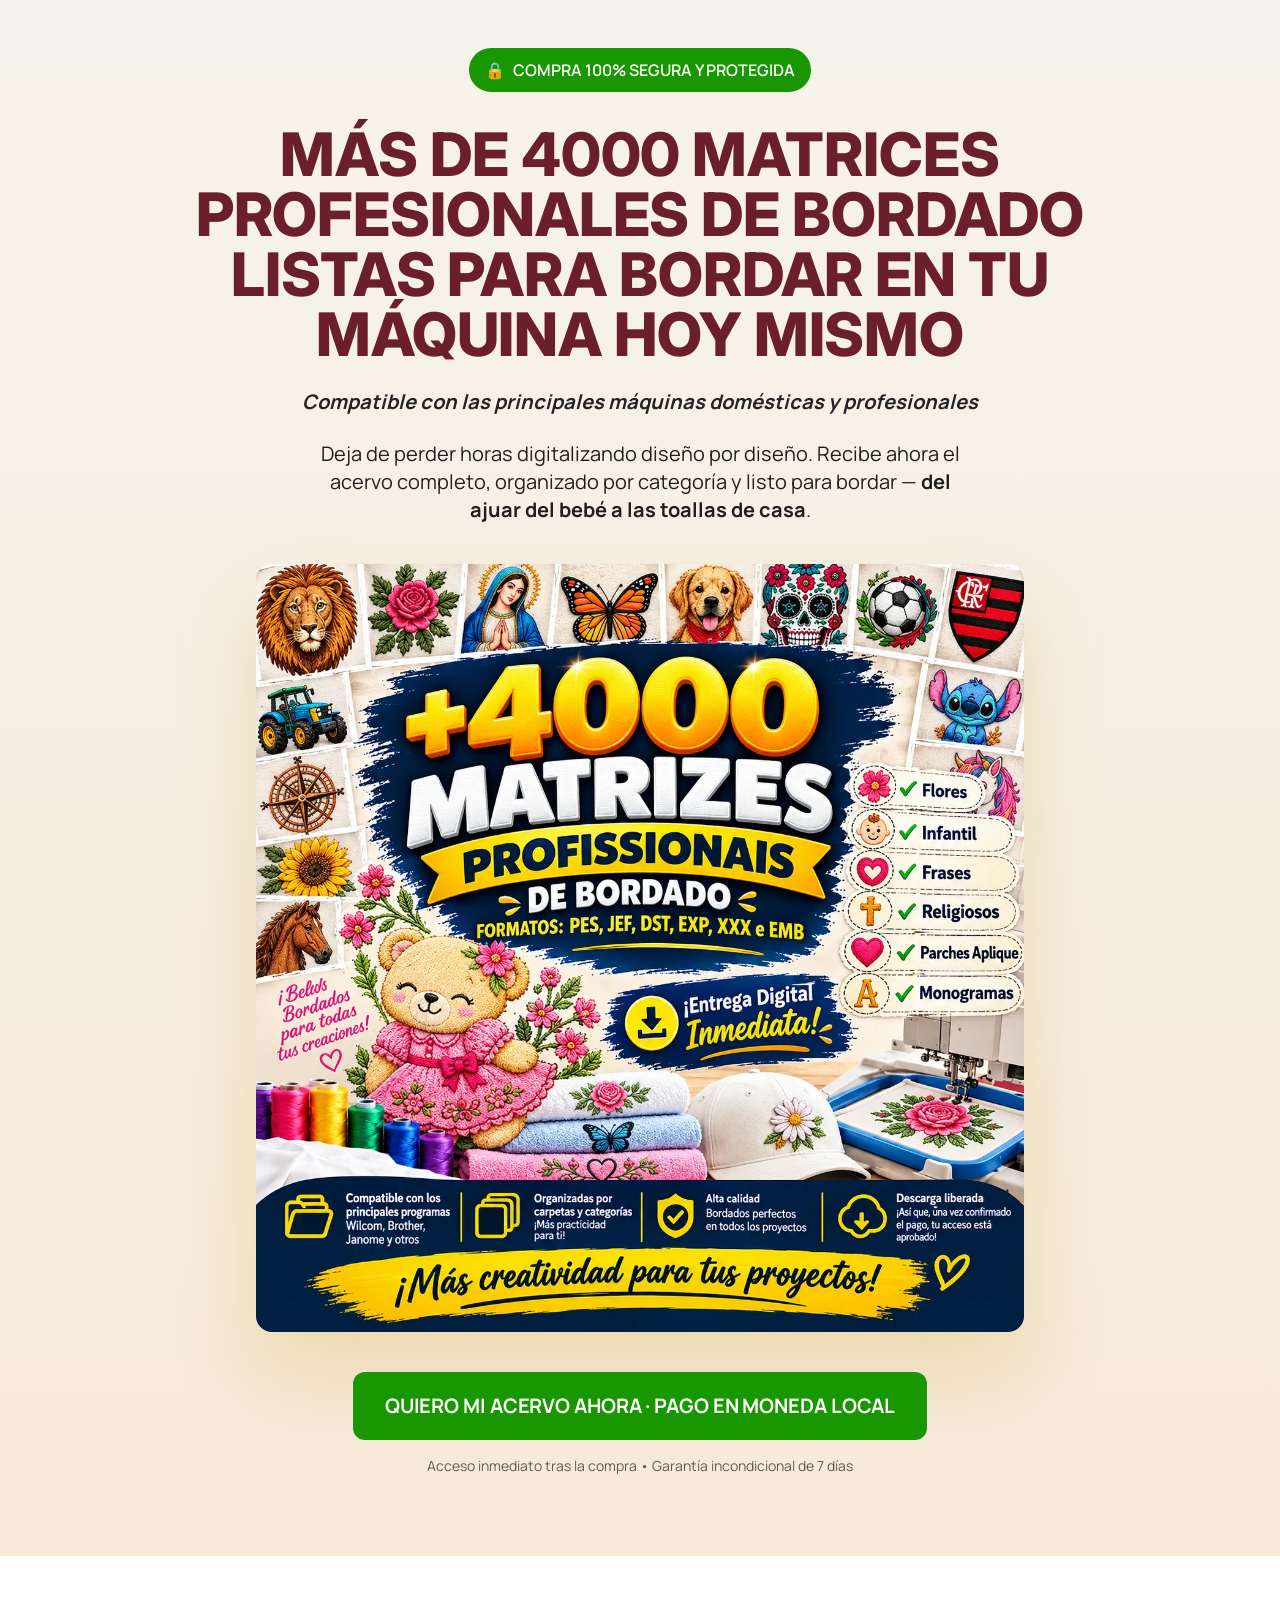
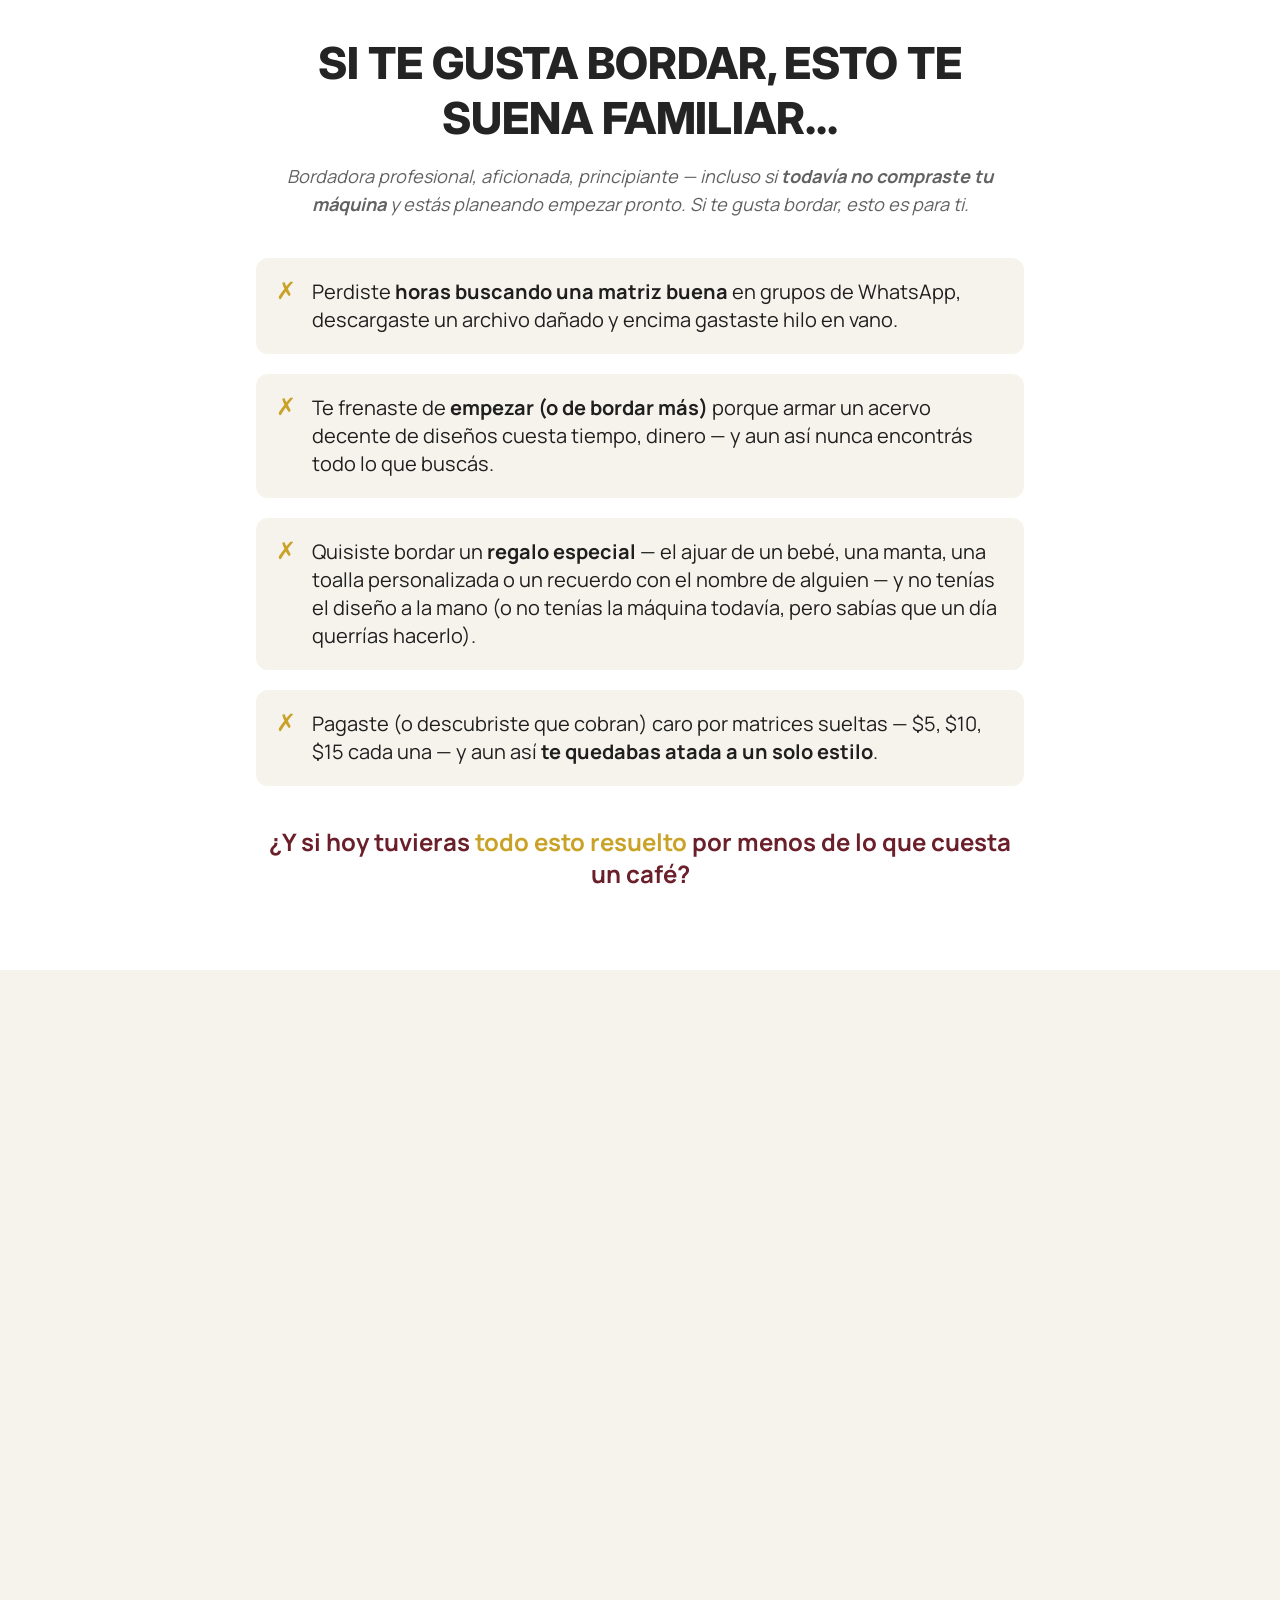
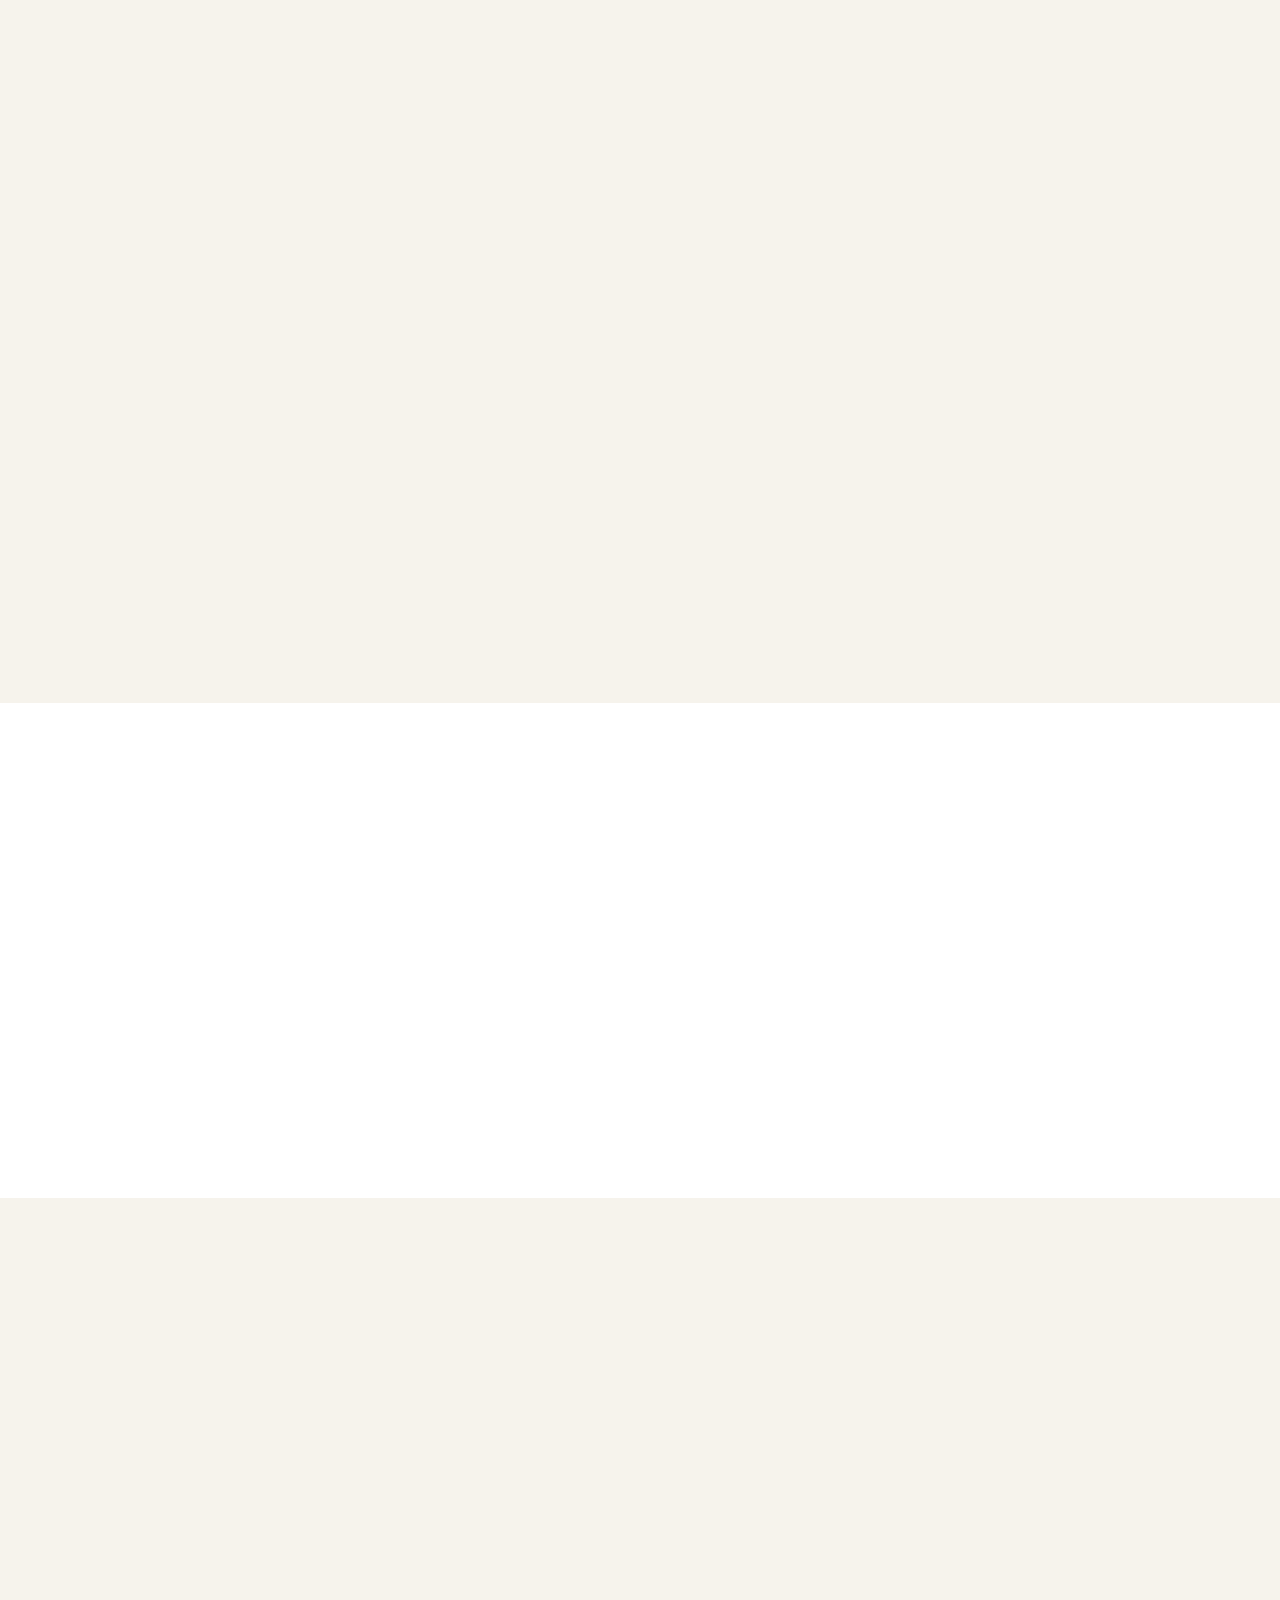
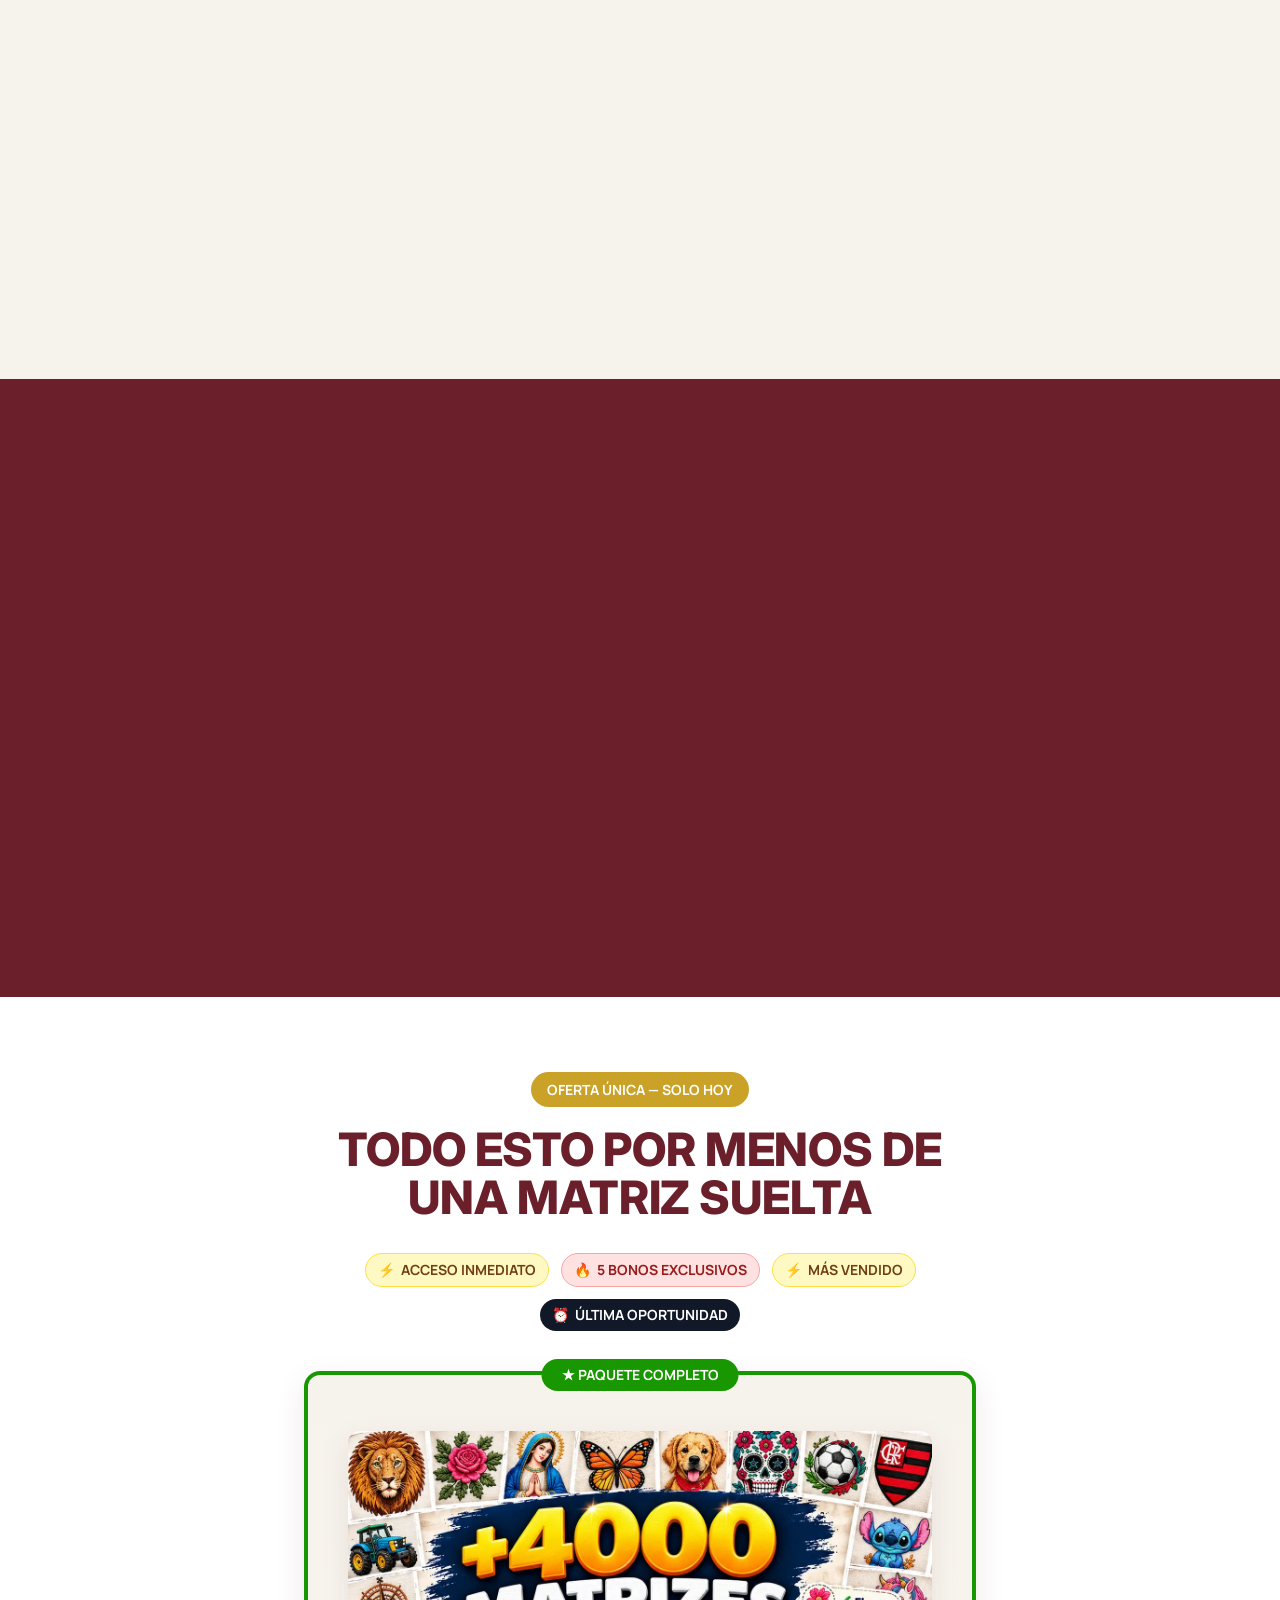
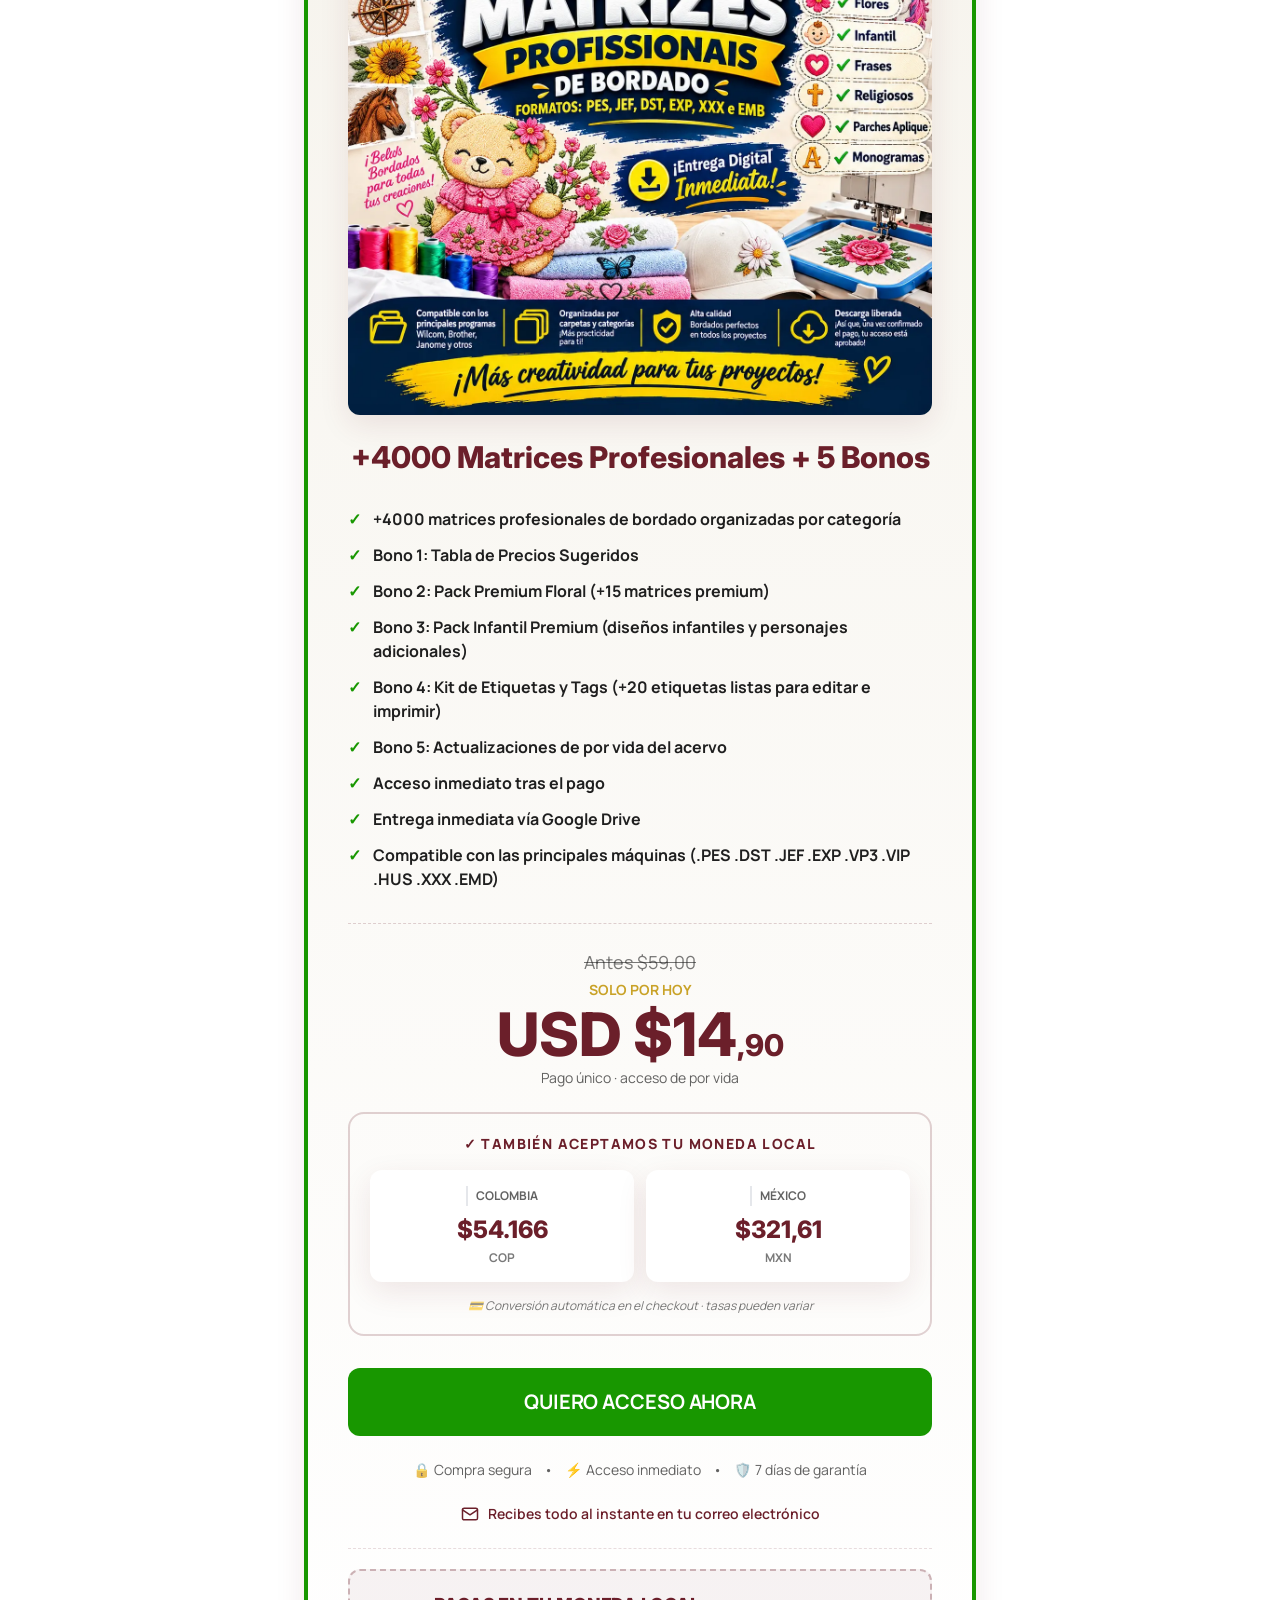
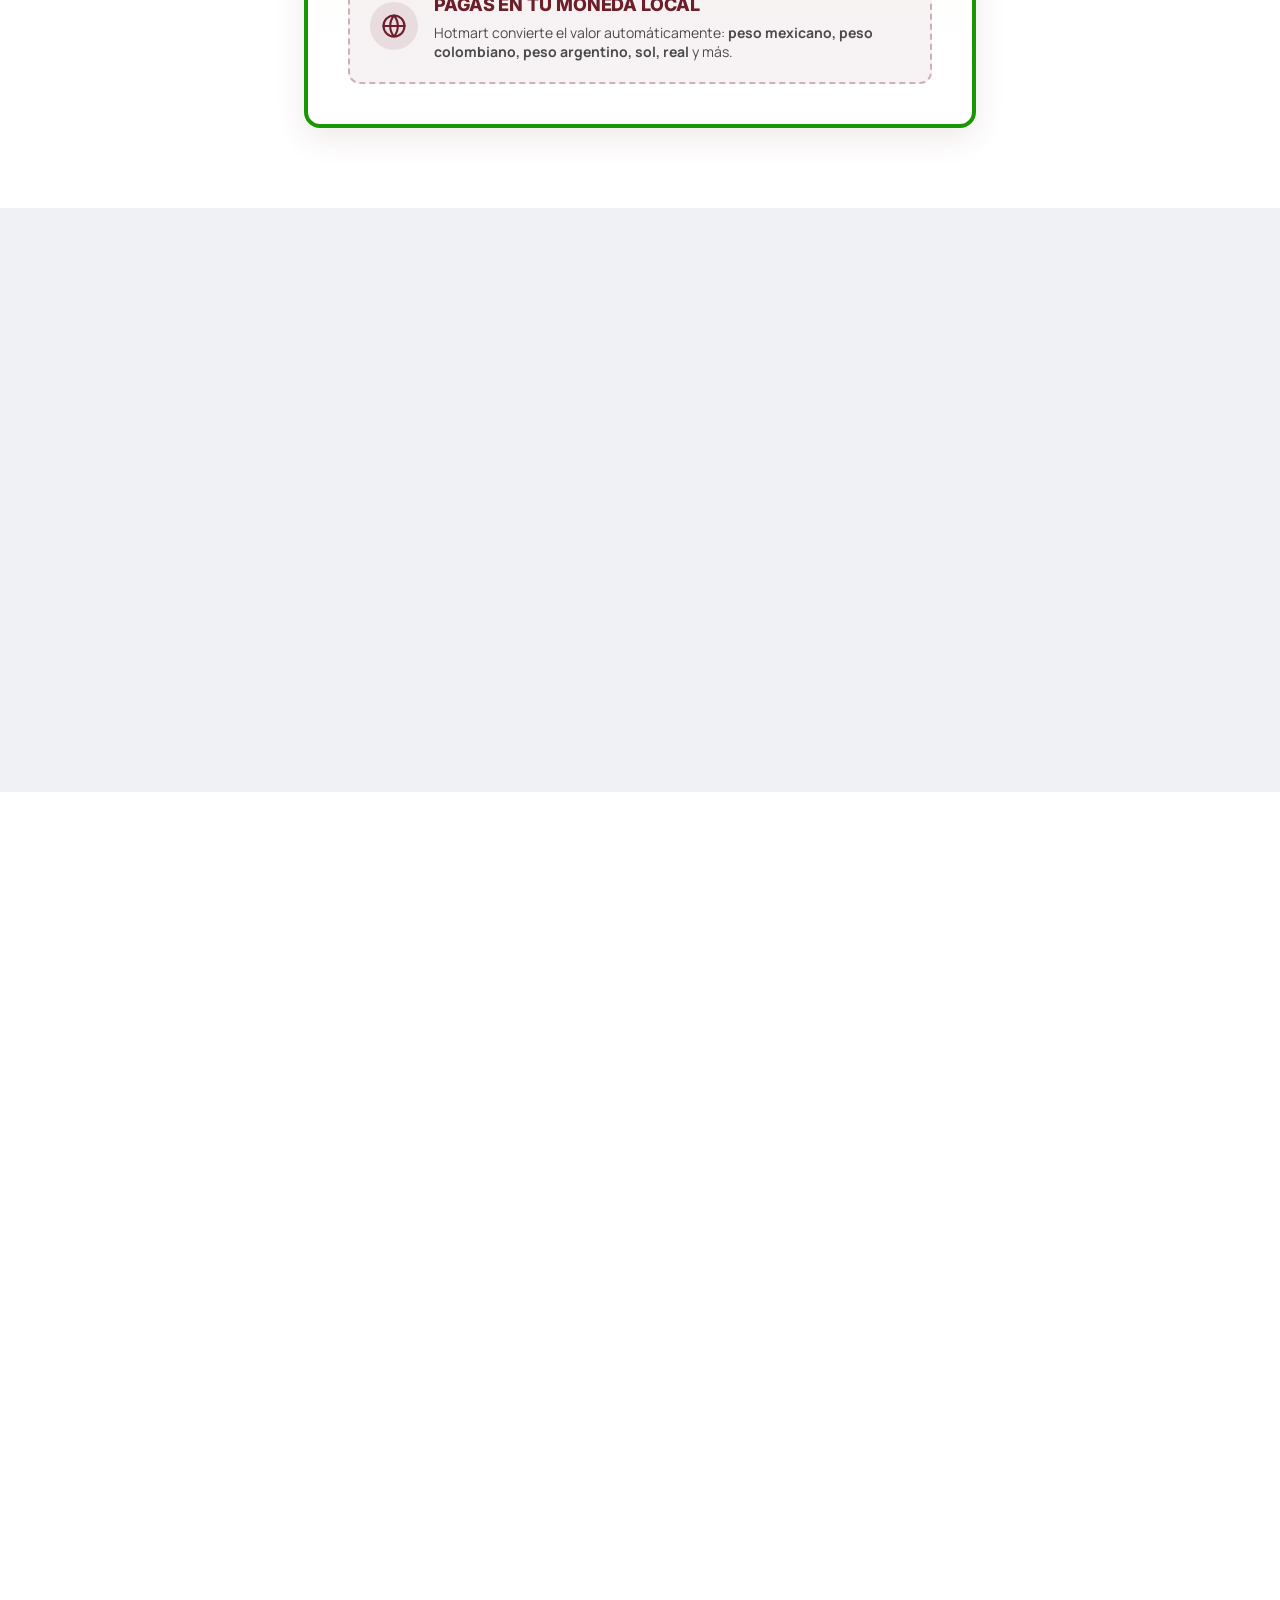
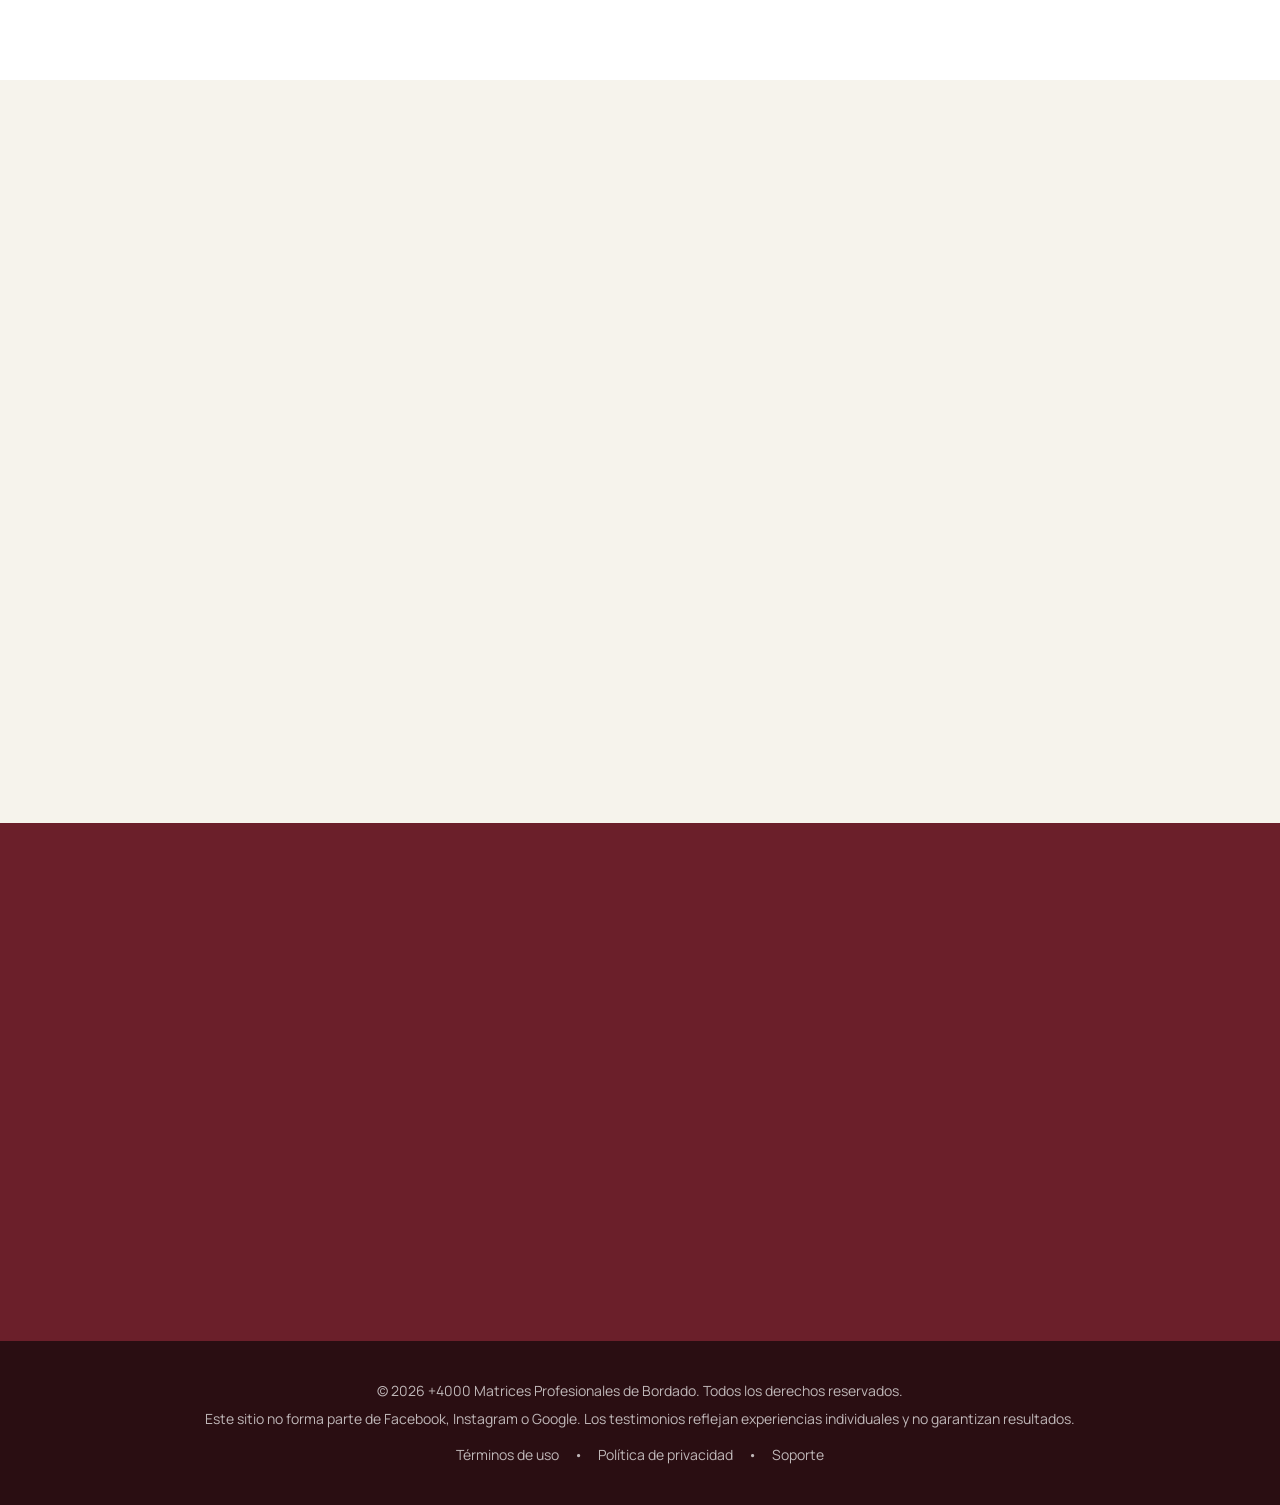
==== index.html @ c295b32c "Adiciona carrossel de muestras (24 designs infantis que serão entregues) Marquee automático de 2 fil" ====
<!DOCTYPE html>
<html lang="es">
<head>
  <meta charset="UTF-8" />
  <meta name="viewport" content="width=device-width, initial-scale=1.0" />
  <meta name="description" content="+ de 4000 matrices profesionales de bordado listas para bordar en cualquier máquina — floral, infantil, frases, personajes, punto cruz y más. Acceso de por vida desde USD $14,90." />
  <title>+ de 4000 Matrices Profesionales de Bordado — Listas para Bordar</title>

  <!-- Resource hints (performance) -->
  <link rel="preconnect" href="https://fonts.googleapis.com" />
  <link rel="preconnect" href="https://fonts.gstatic.com" crossorigin />
  <link rel="preconnect" href="https://pay.hotmart.com" />
  <link rel="dns-prefetch" href="https://pay.hotmart.com" />
  <link rel="dns-prefetch" href="https://connect.facebook.net" />
  <link rel="dns-prefetch" href="https://cdn.utmify.com.br" />

  <!-- Preload LCP (hero image) -->
  <link rel="preload" as="image" href="imagens/capa-4000-nova.webp" fetchpriority="high" />

  <!-- Fonts (carregamento não-bloqueante) -->
  <link rel="preload" as="style" href="https://fonts.googleapis.com/css2?family=Inter:wght@600;700;800&family=Manrope:wght@400;600;700&display=swap" />
  <link rel="stylesheet" href="https://fonts.googleapis.com/css2?family=Inter:wght@600;700;800&family=Manrope:wght@400;600;700&display=swap" media="print" onload="this.media='all'" />
  <noscript><link rel="stylesheet" href="https://fonts.googleapis.com/css2?family=Inter:wght@600;700;800&family=Manrope:wght@400;600;700&display=swap" /></noscript>

  <link rel="stylesheet" href="styles.css" />
  <style>
    html { scroll-behavior: smooth; }
    body { font-family: 'Manrope', sans-serif; color: #111; }
    h1, h2, h3, h4 { font-family: 'Inter', sans-serif; }
    .hero-gradient { background: linear-gradient(180deg, #F6F3EC 0%, #F7E9D8 100%); }
    .cta-pulse { animation: pulse 2s infinite; }
    @keyframes pulse {
      0%, 100% { transform: scale(1); box-shadow: 0 12px 24px rgba(24,151,0,0.35); }
      50%      { transform: scale(1.03); box-shadow: 0 16px 32px rgba(24,151,0,0.5); }
    }
    .pill { border-radius: 180px; }
    /* Adia renderização das seções fora da tela (mais rápido no 1º paint) */
    section:not(.hero-gradient):not(#oferta) { content-visibility: auto; contain-intrinsic-size: auto 1200px; }
    /* Carrossel (marquee) de muestras */
    .tmarq { overflow: hidden; }
    .tmarq-row { display: flex; width: max-content; gap: 1rem; will-change: transform; }
    .tmarq-card { flex: 0 0 auto; width: 160px; }
    .tmarq-a { animation: tmarq-left 70s linear infinite; }
    .tmarq-b { animation: tmarq-right 70s linear infinite; }
    .tmarq:hover .tmarq-row { animation-play-state: paused; }
    @keyframes tmarq-left { from { transform: translateX(0); } to { transform: translateX(-50%); } }
    @keyframes tmarq-right { from { transform: translateX(-50%); } to { transform: translateX(0); } }
    @media (min-width:640px){ .tmarq-card { width: 190px; } }
    @media (prefers-reduced-motion: reduce){ .tmarq-row{ animation: none; } .tmarq{ overflow-x:auto; } }
  </style>

  <!-- Rastreamento (Meta Pixel + UTMify) — carregado após 1ª interação ou no idle pós-load, para não travar o LCP -->
  <script>
  (function () {
    var started = false;
    function loadTracking() {
      if (started) return; started = true;
      // Meta Pixel
      !function(f,b,e,v,n,t,s){if(f.fbq)return;n=f.fbq=function(){n.callMethod?n.callMethod.apply(n,arguments):n.queue.push(arguments)};if(!f._fbq)f._fbq=n;n.push=n;n.loaded=!0;n.version='2.0';n.queue=[];t=b.createElement(e);t.async=!0;t.src=v;s=b.getElementsByTagName(e)[0];s.parentNode.insertBefore(t,s)}(window,document,'script','https://connect.facebook.net/en_US/fbevents.js');
      fbq('init','919671640911264'); fbq('track','PageView');
      // UTMify - UTM Tracking
      var u=document.createElement('script'); u.src='https://cdn.utmify.com.br/scripts/utms/latest.js'; u.setAttribute('data-utmify-prevent-subids',''); u.async=true; u.defer=true; document.head.appendChild(u);
      // UTMify - Pixel de Conversão
      window.pixelId='6ab674fcc12307f90a3e8105';
      var p=document.createElement('script'); p.async=true; p.defer=true; p.src='https://cdn.utmify.com.br/scripts/pixel/pixel.js'; document.head.appendChild(p);
    }
    var evs=['scroll','pointerdown','keydown','touchstart'];
    function once(){ evs.forEach(function(e){ window.removeEventListener(e, once, {passive:true}); }); loadTracking(); }
    evs.forEach(function(e){ window.addEventListener(e, once, {passive:true}); });
    // Fallback: garante o PageView mesmo sem interação
    window.addEventListener('load', function(){ (window.requestIdleCallback||function(cb){setTimeout(cb,2500);})(function(){ loadTracking(); }); });
  })();
  </script>
  <noscript><img height="1" width="1" style="display:none"
  src="https://www.facebook.com/tr?id=919671640911264&ev=PageView&noscript=1"
  /></noscript>
</head>
<body class="bg-white antialiased">

  <!-- ===================== HERO ===================== -->
  <section class="hero-gradient pt-12 pb-20 px-5 flex flex-col items-center text-center">
    <span class="bg-success text-white pill px-4 py-2.5 text-sm sm:text-base font-semibold inline-flex items-center gap-2">
      <span aria-hidden="true">🔒</span> COMPRA 100% SEGURA Y PROTEGIDA
    </span>

    <h1 class="font-heading font-extrabold uppercase text-primary tracking-tightx max-w-4xl mt-8
               text-[34px] leading-[1.05] sm:text-[44px] md:text-[54px] lg:text-[60px] lg:leading-[1]">
      Más de 4000 Matrices Profesionales de Bordado Listas Para Bordar En Tu Máquina Hoy Mismo
    </h1>

    <p class="italic font-bold text-[#242424] mt-6 text-lg sm:text-xl">
      Compatible con las principales máquinas domésticas y profesionales
    </p>

    <p class="max-w-2xl mt-6 text-lg sm:text-xl text-[#1F1F1F] leading-relaxed">
      Deja de perder horas digitalizando diseño por diseño. Recibe ahora el acervo completo,
      organizado por categoría y listo para bordar — <strong>del ajuar del bebé a las toallas de casa</strong>.
    </p>

    <!-- Capa principal do produto -->
    <div class="mt-10 w-full max-w-3xl">
      <picture>
        <img src="imagens/capa-4000-nova.webp"
             sizes="(max-width: 640px) 100vw, 768px"
             alt="+ de 4000 Matrices Profesionales de Bordado — Listas para Bordar"
             width="768" height="768"
             class="w-full h-auto rounded-2xl shadow-soft"
             loading="eager" fetchpriority="high" decoding="async" />
      </picture>
    </div>

    <a href="#oferta"
       class="cta-pulse inline-block mt-10 bg-success hover:bg-[#137A00] text-white font-bold uppercase
              rounded-xl px-8 py-5 text-lg sm:text-xl tracking-tightx transition-colors">
      QUIERO MI ACERVO AHORA · PAGO EN MONEDA LOCAL
    </a>

    <p class="mt-4 text-sm text-[#1F1F1F]/70">
      Acceso inmediato tras la compra • Garantía incondicional de 7 días
    </p>
  </section>

  <!-- ===================== DOR / IDENTIFICAÇÃO ===================== -->
  <section class="bg-white py-20 px-5">
    <div class="max-w-3xl mx-auto text-center">
      <h2 class="font-heading font-extrabold uppercase text-[#242424] tracking-tightx
                 text-[28px] sm:text-[36px] md:text-[44px] leading-tight">
        Si te gusta bordar, esto te suena familiar...
      </h2>
      <p class="mt-4 text-base sm:text-lg text-[#1F1F1F]/70 italic">
        Bordadora profesional, aficionada, principiante — incluso si <strong>todavía no compraste tu máquina</strong> y estás planeando empezar pronto. Si te gusta bordar, esto es para ti.
      </p>

      <div class="mt-10 space-y-5 text-left">
        <div class="flex gap-4 items-start bg-cream rounded-xl p-5">
          <span class="text-secondary text-2xl leading-none" aria-hidden="true">✗</span>
          <p class="text-lg sm:text-xl text-[#1F1F1F] leading-relaxed">
            Perdiste <strong>horas buscando una matriz buena</strong> en grupos de WhatsApp,
            descargaste un archivo dañado y encima gastaste hilo en vano.
          </p>
        </div>
        <div class="flex gap-4 items-start bg-cream rounded-xl p-5">
          <span class="text-secondary text-2xl leading-none" aria-hidden="true">✗</span>
          <p class="text-lg sm:text-xl text-[#1F1F1F] leading-relaxed">
            Te frenaste de <strong>empezar (o de bordar más)</strong> porque armar un acervo decente
            de diseños cuesta tiempo, dinero — y aun así nunca encontrás todo lo que buscás.
          </p>
        </div>
        <div class="flex gap-4 items-start bg-cream rounded-xl p-5">
          <span class="text-secondary text-2xl leading-none" aria-hidden="true">✗</span>
          <p class="text-lg sm:text-xl text-[#1F1F1F] leading-relaxed">
            Quisiste bordar un <strong>regalo especial</strong> — el ajuar de un bebé, una manta,
            una toalla personalizada o un recuerdo con el nombre de alguien — y no tenías el diseño a la mano
            (o no tenías la máquina todavía, pero sabías que un día querrías hacerlo).
          </p>
        </div>
        <div class="flex gap-4 items-start bg-cream rounded-xl p-5">
          <span class="text-secondary text-2xl leading-none" aria-hidden="true">✗</span>
          <p class="text-lg sm:text-xl text-[#1F1F1F] leading-relaxed">
            Pagaste (o descubriste que cobran) caro por matrices sueltas — $5, $10, $15 cada una —
            y aun así <strong>te quedabas atada a un solo estilo</strong>.
          </p>
        </div>
      </div>

      <p class="mt-10 text-xl sm:text-2xl text-primary font-bold">
        ¿Y si hoy tuvieras <span class="text-secondary">todo esto resuelto</span>
        por menos de lo que cuesta un café?
      </p>
    </div>
  </section>

  <!-- ===================== APRESENTAÇÃO DA SOLUÇÃO ===================== -->
  <section class="bg-cream py-20 px-5">
    <div class="max-w-4xl mx-auto text-center">
      <span class="text-secondary font-bold uppercase tracking-widest text-sm">La solución definitiva</span>
      <h2 class="font-heading font-extrabold uppercase text-primary tracking-tightx mt-4
                 text-[32px] sm:text-[42px] md:text-[52px] leading-[1.05]">
        + de 4000 Matrices Profesionales de Bordado
      </h2>
      <p class="mt-6 text-xl text-[#1F1F1F] leading-relaxed">
        Un acervo curado con <strong>más de 4000 matrices profesionales</strong> de bordado ya digitalizadas,
        probadas y organizadas por categoría — listo para abrir y bordar.
      </p>
      <p class="mt-4 text-lg text-[#1F1F1F]/80">
        Sin búsquedas. Sin archivos rotos. Sin perder ventas.
      </p>

      <!-- Categorias -->
      <div class="grid grid-cols-2 md:grid-cols-4 gap-4 mt-12 text-left">
        <div class="bg-white rounded-xl p-5 shadow-card">
          <h3 class="font-heading font-bold text-primary text-lg">Floral</h3>
          <p class="text-sm text-[#1F1F1F]/70 mt-1">Flores, ramos y arreglos</p>
        </div>
        <div class="bg-white rounded-xl p-5 shadow-card">
          <h3 class="font-heading font-bold text-primary text-lg">Infantil</h3>
          <p class="text-sm text-[#1F1F1F]/70 mt-1">Bebés, ositos y animalitos</p>
        </div>
        <div class="bg-white rounded-xl p-5 shadow-card">
          <h3 class="font-heading font-bold text-primary text-lg">Frases y Nombres</h3>
          <p class="text-sm text-[#1F1F1F]/70 mt-1">Letras, nombres y frases</p>
        </div>
        <div class="bg-white rounded-xl p-5 shadow-card">
          <h3 class="font-heading font-bold text-primary text-lg">Personajes</h3>
          <p class="text-sm text-[#1F1F1F]/70 mt-1">Dibujos y personajes queridos</p>
        </div>
        <div class="bg-white rounded-xl p-5 shadow-card">
          <h3 class="font-heading font-bold text-primary text-lg">Punto Cruz</h3>
          <p class="text-sm text-[#1F1F1F]/70 mt-1">Diseños en punto cruz</p>
        </div>
        <div class="bg-white rounded-xl p-5 shadow-card">
          <h3 class="font-heading font-bold text-primary text-lg">Religioso</h3>
          <p class="text-sm text-[#1F1F1F]/70 mt-1">Cruces, santos y símbolos de fe</p>
        </div>
        <div class="bg-white rounded-xl p-5 shadow-card">
          <h3 class="font-heading font-bold text-primary text-lg">Masculino</h3>
          <p class="text-sm text-[#1F1F1F]/70 mt-1">Diseños masculinos y varoniles</p>
        </div>
        <div class="bg-white rounded-xl p-5 shadow-card">
          <h3 class="font-heading font-bold text-primary text-lg">Mantas</h3>
          <p class="text-sm text-[#1F1F1F]/70 mt-1">Ajuar y mantas de bebé</p>
        </div>
        <div class="bg-white rounded-xl p-5 shadow-card">
          <h3 class="font-heading font-bold text-primary text-lg">Palas y Cenefas</h3>
          <p class="text-sm text-[#1F1F1F]/70 mt-1">Barrados y palas para toallas</p>
        </div>
        <div class="bg-white rounded-xl p-5 shadow-card">
          <h3 class="font-heading font-bold text-primary text-lg">Profesiones y Marcas</h3>
          <p class="text-sm text-[#1F1F1F]/70 mt-1">Oficios, logos y profesiones</p>
        </div>
        <div class="bg-white rounded-xl p-5 shadow-card">
          <h3 class="font-heading font-bold text-primary text-lg">Reducidos</h3>
          <p class="text-sm text-[#1F1F1F]/70 mt-1">Diseños pequeños y mini</p>
        </div>
        <div class="bg-white rounded-xl p-5 shadow-card">
          <h3 class="font-heading font-bold text-primary text-lg">Equipos de Fútbol</h3>
          <p class="text-sm text-[#1F1F1F]/70 mt-1">Escudos de tus equipos</p>
        </div>
      </div>
    </div>
  </section>

  <!-- ===================== GALERIA / O QUE RECEBE (CARROSSEL) ===================== -->
  <section class="bg-primary py-20 overflow-hidden">
    <div class="max-w-6xl mx-auto text-center px-5">
      <span class="text-secondary font-bold uppercase tracking-widest text-sm">Lo que vas a recibir</span>
      <h2 class="font-heading font-extrabold uppercase text-white tracking-tightx mt-3
                 text-[32px] sm:text-[42px] md:text-[52px] leading-[1.05]">
        Mira algunos de los bordados que vas a llevarte
      </h2>
      <p class="mt-6 text-white/80 text-lg">
        Cada matriz fue probada en máquina antes de entrar al acervo.
      </p>
    </div>

    <!-- Grid de catálogos (previews reais das matrices) -->
    <div class="mt-12 max-w-5xl mx-auto px-5">
      <div class="grid grid-cols-1 sm:grid-cols-2 md:grid-cols-3 gap-4 sm:gap-6">
        <picture>
          <source type="image/avif" srcset="imagens/catalogo-1.avif" />
          <img src="imagens/catalogo-1.webp" sizes="(max-width: 640px) 90vw, (max-width: 1024px) 45vw, 300px"
               alt="Matrices de bordado — infantil, marinero, princesa y flores" loading="lazy" decoding="async"
               width="760" height="826"
               class="w-full h-auto object-contain bg-white rounded-xl shadow-card border-2 border-white/20" />
        </picture>
        <picture>
          <source type="image/avif" srcset="imagens/catalogo-2.avif" />
          <img src="imagens/catalogo-2.webp" sizes="(max-width: 640px) 90vw, (max-width: 1024px) 45vw, 300px"
               alt="Matrices de bordado — flores y ramos" loading="lazy" decoding="async"
               width="760" height="854"
               class="w-full h-auto object-contain bg-white rounded-xl shadow-card border-2 border-white/20" />
        </picture>
        <picture>
          <source type="image/avif" srcset="imagens/catalogo-3.avif" />
          <img src="imagens/catalogo-3.webp" sizes="(max-width: 640px) 90vw, (max-width: 1024px) 45vw, 300px"
               alt="Matrices de bordado — rosas y arreglos florales" loading="lazy" decoding="async"
               width="760" height="792"
               class="w-full h-auto object-contain bg-white rounded-xl shadow-card border-2 border-white/20" />
        </picture>
        <picture>
          <source type="image/avif" srcset="imagens/catalogo-4.avif" />
          <img src="imagens/catalogo-4.webp" sizes="(max-width: 640px) 90vw, (max-width: 1024px) 45vw, 300px"
               alt="Matrices de bordado — ositos, conejitos y animalitos" loading="lazy" decoding="async"
               width="760" height="892"
               class="w-full h-auto object-contain bg-white rounded-xl shadow-card border-2 border-white/20" />
        </picture>
        <picture>
          <source type="image/avif" srcset="imagens/catalogo-5.avif" />
          <img src="imagens/catalogo-5.webp" sizes="(max-width: 640px) 90vw, (max-width: 1024px) 45vw, 300px"
               alt="Matrices de bordado — bebé, trenecitos y barrados" loading="lazy" decoding="async"
               width="760" height="859"
               class="w-full h-auto object-contain bg-white rounded-xl shadow-card border-2 border-white/20" />
        </picture>

        <!-- Tile: y mucho más -->
        <div class="flex flex-col items-center justify-center text-center rounded-xl border-2 border-dashed border-secondary bg-white/5 p-8">
          <p class="font-heading font-extrabold text-secondary leading-none text-5xl sm:text-6xl">+3.990</p>
          <p class="font-heading font-bold text-white uppercase tracking-tightx text-xl mt-2">diseños más</p>
          <p class="text-white/70 text-sm mt-4 leading-relaxed">
            Floral · Infantil · Frases y Nombres · Personajes · Punto Cruz · Religioso · Masculino · Mantas · Profesiones · Equipos y mucho más
          </p>
        </div>
      </div>
    </div>

    <div class="text-center mt-12 px-5">
      <a href="#oferta"
         class="inline-block bg-secondary hover:bg-[#E14C3A] text-white font-bold uppercase
                rounded-xl px-8 py-4 text-lg transition-colors">
        QUIERO EL ACERVO COMPLETO
      </a>
    </div>
  </section>


  <!-- ===================== CARROSSEL DE MUESTRAS ===================== -->
  <section class="bg-cream py-16 overflow-hidden">
    <div class="max-w-6xl mx-auto text-center px-5">
      <span class="text-secondary font-bold uppercase tracking-widest text-sm">Muestras reales</span>
      <h2 class="font-heading font-extrabold uppercase text-primary tracking-tightx mt-3
                 text-[28px] sm:text-[38px] md:text-[46px] leading-[1.05]">
        Algunas de las matrices que vas a recibir
      </h2>
      <p class="mt-5 text-lg text-[#1F1F1F]/80">
        Diseños infantiles, bebés, personajes y mucho más — listos para abrir y bordar.
      </p>
    </div>

    <div class="mt-10 space-y-4">
      <div class="tmarq"><div class="tmarq-row tmarq-a"><div class="tmarq-card"><picture><source type="image/avif" srcset="imagens/muestras/m-01.avif" /><img src="imagens/muestras/m-01.webp" alt="Matriz de bordado infantil — muestra 1" width="360" height="480" loading="lazy" decoding="async" class="w-full h-auto rounded-xl bg-white shadow-card border border-primary/10" /></picture></div><div class="tmarq-card"><picture><source type="image/avif" srcset="imagens/muestras/m-02.avif" /><img src="imagens/muestras/m-02.webp" alt="Matriz de bordado infantil — muestra 2" width="360" height="480" loading="lazy" decoding="async" class="w-full h-auto rounded-xl bg-white shadow-card border border-primary/10" /></picture></div><div class="tmarq-card"><picture><source type="image/avif" srcset="imagens/muestras/m-03.avif" /><img src="imagens/muestras/m-03.webp" alt="Matriz de bordado infantil — muestra 3" width="360" height="480" loading="lazy" decoding="async" class="w-full h-auto rounded-xl bg-white shadow-card border border-primary/10" /></picture></div><div class="tmarq-card"><picture><source type="image/avif" srcset="imagens/muestras/m-04.avif" /><img src="imagens/muestras/m-04.webp" alt="Matriz de bordado infantil — muestra 4" width="360" height="480" loading="lazy" decoding="async" class="w-full h-auto rounded-xl bg-white shadow-card border border-primary/10" /></picture></div><div class="tmarq-card"><picture><source type="image/avif" srcset="imagens/muestras/m-05.avif" /><img src="imagens/muestras/m-05.webp" alt="Matriz de bordado infantil — muestra 5" width="360" height="480" loading="lazy" decoding="async" class="w-full h-auto rounded-xl bg-white shadow-card border border-primary/10" /></picture></div><div class="tmarq-card"><picture><source type="image/avif" srcset="imagens/muestras/m-06.avif" /><img src="imagens/muestras/m-06.webp" alt="Matriz de bordado infantil — muestra 6" width="360" height="480" loading="lazy" decoding="async" class="w-full h-auto rounded-xl bg-white shadow-card border border-primary/10" /></picture></div><div class="tmarq-card"><picture><source type="image/avif" srcset="imagens/muestras/m-07.avif" /><img src="imagens/muestras/m-07.webp" alt="Matriz de bordado infantil — muestra 7" width="360" height="480" loading="lazy" decoding="async" class="w-full h-auto rounded-xl bg-white shadow-card border border-primary/10" /></picture></div><div class="tmarq-card"><picture><source type="image/avif" srcset="imagens/muestras/m-08.avif" /><img src="imagens/muestras/m-08.webp" alt="Matriz de bordado infantil — muestra 8" width="360" height="480" loading="lazy" decoding="async" class="w-full h-auto rounded-xl bg-white shadow-card border border-primary/10" /></picture></div><div class="tmarq-card"><picture><source type="image/avif" srcset="imagens/muestras/m-09.avif" /><img src="imagens/muestras/m-09.webp" alt="Matriz de bordado infantil — muestra 9" width="360" height="480" loading="lazy" decoding="async" class="w-full h-auto rounded-xl bg-white shadow-card border border-primary/10" /></picture></div><div class="tmarq-card"><picture><source type="image/avif" srcset="imagens/muestras/m-10.avif" /><img src="imagens/muestras/m-10.webp" alt="Matriz de bordado infantil — muestra 10" width="360" height="480" loading="lazy" decoding="async" class="w-full h-auto rounded-xl bg-white shadow-card border border-primary/10" /></picture></div><div class="tmarq-card"><picture><source type="image/avif" srcset="imagens/muestras/m-11.avif" /><img src="imagens/muestras/m-11.webp" alt="Matriz de bordado infantil — muestra 11" width="360" height="480" loading="lazy" decoding="async" class="w-full h-auto rounded-xl bg-white shadow-card border border-primary/10" /></picture></div><div class="tmarq-card"><picture><source type="image/avif" srcset="imagens/muestras/m-12.avif" /><img src="imagens/muestras/m-12.webp" alt="Matriz de bordado infantil — muestra 12" width="360" height="480" loading="lazy" decoding="async" class="w-full h-auto rounded-xl bg-white shadow-card border border-primary/10" /></picture></div><div class="tmarq-card"><picture><source type="image/avif" srcset="imagens/muestras/m-01.avif" /><img src="imagens/muestras/m-01.webp" alt="Matriz de bordado infantil — muestra 1" width="360" height="480" loading="lazy" decoding="async" class="w-full h-auto rounded-xl bg-white shadow-card border border-primary/10" /></picture></div><div class="tmarq-card"><picture><source type="image/avif" srcset="imagens/muestras/m-02.avif" /><img src="imagens/muestras/m-02.webp" alt="Matriz de bordado infantil — muestra 2" width="360" height="480" loading="lazy" decoding="async" class="w-full h-auto rounded-xl bg-white shadow-card border border-primary/10" /></picture></div><div class="tmarq-card"><picture><source type="image/avif" srcset="imagens/muestras/m-03.avif" /><img src="imagens/muestras/m-03.webp" alt="Matriz de bordado infantil — muestra 3" width="360" height="480" loading="lazy" decoding="async" class="w-full h-auto rounded-xl bg-white shadow-card border border-primary/10" /></picture></div><div class="tmarq-card"><picture><source type="image/avif" srcset="imagens/muestras/m-04.avif" /><img src="imagens/muestras/m-04.webp" alt="Matriz de bordado infantil — muestra 4" width="360" height="480" loading="lazy" decoding="async" class="w-full h-auto rounded-xl bg-white shadow-card border border-primary/10" /></picture></div><div class="tmarq-card"><picture><source type="image/avif" srcset="imagens/muestras/m-05.avif" /><img src="imagens/muestras/m-05.webp" alt="Matriz de bordado infantil — muestra 5" width="360" height="480" loading="lazy" decoding="async" class="w-full h-auto rounded-xl bg-white shadow-card border border-primary/10" /></picture></div><div class="tmarq-card"><picture><source type="image/avif" srcset="imagens/muestras/m-06.avif" /><img src="imagens/muestras/m-06.webp" alt="Matriz de bordado infantil — muestra 6" width="360" height="480" loading="lazy" decoding="async" class="w-full h-auto rounded-xl bg-white shadow-card border border-primary/10" /></picture></div><div class="tmarq-card"><picture><source type="image/avif" srcset="imagens/muestras/m-07.avif" /><img src="imagens/muestras/m-07.webp" alt="Matriz de bordado infantil — muestra 7" width="360" height="480" loading="lazy" decoding="async" class="w-full h-auto rounded-xl bg-white shadow-card border border-primary/10" /></picture></div><div class="tmarq-card"><picture><source type="image/avif" srcset="imagens/muestras/m-08.avif" /><img src="imagens/muestras/m-08.webp" alt="Matriz de bordado infantil — muestra 8" width="360" height="480" loading="lazy" decoding="async" class="w-full h-auto rounded-xl bg-white shadow-card border border-primary/10" /></picture></div><div class="tmarq-card"><picture><source type="image/avif" srcset="imagens/muestras/m-09.avif" /><img src="imagens/muestras/m-09.webp" alt="Matriz de bordado infantil — muestra 9" width="360" height="480" loading="lazy" decoding="async" class="w-full h-auto rounded-xl bg-white shadow-card border border-primary/10" /></picture></div><div class="tmarq-card"><picture><source type="image/avif" srcset="imagens/muestras/m-10.avif" /><img src="imagens/muestras/m-10.webp" alt="Matriz de bordado infantil — muestra 10" width="360" height="480" loading="lazy" decoding="async" class="w-full h-auto rounded-xl bg-white shadow-card border border-primary/10" /></picture></div><div class="tmarq-card"><picture><source type="image/avif" srcset="imagens/muestras/m-11.avif" /><img src="imagens/muestras/m-11.webp" alt="Matriz de bordado infantil — muestra 11" width="360" height="480" loading="lazy" decoding="async" class="w-full h-auto rounded-xl bg-white shadow-card border border-primary/10" /></picture></div><div class="tmarq-card"><picture><source type="image/avif" srcset="imagens/muestras/m-12.avif" /><img src="imagens/muestras/m-12.webp" alt="Matriz de bordado infantil — muestra 12" width="360" height="480" loading="lazy" decoding="async" class="w-full h-auto rounded-xl bg-white shadow-card border border-primary/10" /></picture></div></div></div>
      <div class="tmarq"><div class="tmarq-row tmarq-b"><div class="tmarq-card"><picture><source type="image/avif" srcset="imagens/muestras/m-13.avif" /><img src="imagens/muestras/m-13.webp" alt="Matriz de bordado infantil — muestra 13" width="360" height="480" loading="lazy" decoding="async" class="w-full h-auto rounded-xl bg-white shadow-card border border-primary/10" /></picture></div><div class="tmarq-card"><picture><source type="image/avif" srcset="imagens/muestras/m-14.avif" /><img src="imagens/muestras/m-14.webp" alt="Matriz de bordado infantil — muestra 14" width="360" height="480" loading="lazy" decoding="async" class="w-full h-auto rounded-xl bg-white shadow-card border border-primary/10" /></picture></div><div class="tmarq-card"><picture><source type="image/avif" srcset="imagens/muestras/m-15.avif" /><img src="imagens/muestras/m-15.webp" alt="Matriz de bordado infantil — muestra 15" width="360" height="480" loading="lazy" decoding="async" class="w-full h-auto rounded-xl bg-white shadow-card border border-primary/10" /></picture></div><div class="tmarq-card"><picture><source type="image/avif" srcset="imagens/muestras/m-16.avif" /><img src="imagens/muestras/m-16.webp" alt="Matriz de bordado infantil — muestra 16" width="360" height="480" loading="lazy" decoding="async" class="w-full h-auto rounded-xl bg-white shadow-card border border-primary/10" /></picture></div><div class="tmarq-card"><picture><source type="image/avif" srcset="imagens/muestras/m-17.avif" /><img src="imagens/muestras/m-17.webp" alt="Matriz de bordado infantil — muestra 17" width="360" height="480" loading="lazy" decoding="async" class="w-full h-auto rounded-xl bg-white shadow-card border border-primary/10" /></picture></div><div class="tmarq-card"><picture><source type="image/avif" srcset="imagens/muestras/m-18.avif" /><img src="imagens/muestras/m-18.webp" alt="Matriz de bordado infantil — muestra 18" width="360" height="480" loading="lazy" decoding="async" class="w-full h-auto rounded-xl bg-white shadow-card border border-primary/10" /></picture></div><div class="tmarq-card"><picture><source type="image/avif" srcset="imagens/muestras/m-19.avif" /><img src="imagens/muestras/m-19.webp" alt="Matriz de bordado infantil — muestra 19" width="360" height="480" loading="lazy" decoding="async" class="w-full h-auto rounded-xl bg-white shadow-card border border-primary/10" /></picture></div><div class="tmarq-card"><picture><source type="image/avif" srcset="imagens/muestras/m-20.avif" /><img src="imagens/muestras/m-20.webp" alt="Matriz de bordado infantil — muestra 20" width="360" height="480" loading="lazy" decoding="async" class="w-full h-auto rounded-xl bg-white shadow-card border border-primary/10" /></picture></div><div class="tmarq-card"><picture><source type="image/avif" srcset="imagens/muestras/m-21.avif" /><img src="imagens/muestras/m-21.webp" alt="Matriz de bordado infantil — muestra 21" width="360" height="480" loading="lazy" decoding="async" class="w-full h-auto rounded-xl bg-white shadow-card border border-primary/10" /></picture></div><div class="tmarq-card"><picture><source type="image/avif" srcset="imagens/muestras/m-22.avif" /><img src="imagens/muestras/m-22.webp" alt="Matriz de bordado infantil — muestra 22" width="360" height="480" loading="lazy" decoding="async" class="w-full h-auto rounded-xl bg-white shadow-card border border-primary/10" /></picture></div><div class="tmarq-card"><picture><source type="image/avif" srcset="imagens/muestras/m-23.avif" /><img src="imagens/muestras/m-23.webp" alt="Matriz de bordado infantil — muestra 23" width="360" height="480" loading="lazy" decoding="async" class="w-full h-auto rounded-xl bg-white shadow-card border border-primary/10" /></picture></div><div class="tmarq-card"><picture><source type="image/avif" srcset="imagens/muestras/m-24.avif" /><img src="imagens/muestras/m-24.webp" alt="Matriz de bordado infantil — muestra 24" width="360" height="480" loading="lazy" decoding="async" class="w-full h-auto rounded-xl bg-white shadow-card border border-primary/10" /></picture></div><div class="tmarq-card"><picture><source type="image/avif" srcset="imagens/muestras/m-13.avif" /><img src="imagens/muestras/m-13.webp" alt="Matriz de bordado infantil — muestra 13" width="360" height="480" loading="lazy" decoding="async" class="w-full h-auto rounded-xl bg-white shadow-card border border-primary/10" /></picture></div><div class="tmarq-card"><picture><source type="image/avif" srcset="imagens/muestras/m-14.avif" /><img src="imagens/muestras/m-14.webp" alt="Matriz de bordado infantil — muestra 14" width="360" height="480" loading="lazy" decoding="async" class="w-full h-auto rounded-xl bg-white shadow-card border border-primary/10" /></picture></div><div class="tmarq-card"><picture><source type="image/avif" srcset="imagens/muestras/m-15.avif" /><img src="imagens/muestras/m-15.webp" alt="Matriz de bordado infantil — muestra 15" width="360" height="480" loading="lazy" decoding="async" class="w-full h-auto rounded-xl bg-white shadow-card border border-primary/10" /></picture></div><div class="tmarq-card"><picture><source type="image/avif" srcset="imagens/muestras/m-16.avif" /><img src="imagens/muestras/m-16.webp" alt="Matriz de bordado infantil — muestra 16" width="360" height="480" loading="lazy" decoding="async" class="w-full h-auto rounded-xl bg-white shadow-card border border-primary/10" /></picture></div><div class="tmarq-card"><picture><source type="image/avif" srcset="imagens/muestras/m-17.avif" /><img src="imagens/muestras/m-17.webp" alt="Matriz de bordado infantil — muestra 17" width="360" height="480" loading="lazy" decoding="async" class="w-full h-auto rounded-xl bg-white shadow-card border border-primary/10" /></picture></div><div class="tmarq-card"><picture><source type="image/avif" srcset="imagens/muestras/m-18.avif" /><img src="imagens/muestras/m-18.webp" alt="Matriz de bordado infantil — muestra 18" width="360" height="480" loading="lazy" decoding="async" class="w-full h-auto rounded-xl bg-white shadow-card border border-primary/10" /></picture></div><div class="tmarq-card"><picture><source type="image/avif" srcset="imagens/muestras/m-19.avif" /><img src="imagens/muestras/m-19.webp" alt="Matriz de bordado infantil — muestra 19" width="360" height="480" loading="lazy" decoding="async" class="w-full h-auto rounded-xl bg-white shadow-card border border-primary/10" /></picture></div><div class="tmarq-card"><picture><source type="image/avif" srcset="imagens/muestras/m-20.avif" /><img src="imagens/muestras/m-20.webp" alt="Matriz de bordado infantil — muestra 20" width="360" height="480" loading="lazy" decoding="async" class="w-full h-auto rounded-xl bg-white shadow-card border border-primary/10" /></picture></div><div class="tmarq-card"><picture><source type="image/avif" srcset="imagens/muestras/m-21.avif" /><img src="imagens/muestras/m-21.webp" alt="Matriz de bordado infantil — muestra 21" width="360" height="480" loading="lazy" decoding="async" class="w-full h-auto rounded-xl bg-white shadow-card border border-primary/10" /></picture></div><div class="tmarq-card"><picture><source type="image/avif" srcset="imagens/muestras/m-22.avif" /><img src="imagens/muestras/m-22.webp" alt="Matriz de bordado infantil — muestra 22" width="360" height="480" loading="lazy" decoding="async" class="w-full h-auto rounded-xl bg-white shadow-card border border-primary/10" /></picture></div><div class="tmarq-card"><picture><source type="image/avif" srcset="imagens/muestras/m-23.avif" /><img src="imagens/muestras/m-23.webp" alt="Matriz de bordado infantil — muestra 23" width="360" height="480" loading="lazy" decoding="async" class="w-full h-auto rounded-xl bg-white shadow-card border border-primary/10" /></picture></div><div class="tmarq-card"><picture><source type="image/avif" srcset="imagens/muestras/m-24.avif" /><img src="imagens/muestras/m-24.webp" alt="Matriz de bordado infantil — muestra 24" width="360" height="480" loading="lazy" decoding="async" class="w-full h-auto rounded-xl bg-white shadow-card border border-primary/10" /></picture></div></div></div>
    </div>

    <div class="text-center mt-10 px-5">
      <a href="#oferta" class="inline-block bg-secondary hover:bg-[#E14C3A] text-white font-bold uppercase rounded-xl px-8 py-4 text-lg transition-colors">
        QUIERO TODAS LAS MATRICES
      </a>
    </div>
  </section>

  <!-- ===================== BENEFÍCIOS ===================== -->
  <section class="bg-white py-20 px-5">
    <div class="max-w-5xl mx-auto">
      <h2 class="font-heading font-extrabold uppercase text-[#242424] tracking-tightx text-center
                 text-[28px] sm:text-[36px] md:text-[44px] leading-tight">
        Lo que cambia en tu rutina a partir de hoy
      </h2>

      <div class="grid sm:grid-cols-2 md:grid-cols-4 gap-8 mt-14">
        <!-- Relógio: Más tempo livre -->
        <div class="text-center">
          <div class="w-20 h-20 mx-auto bg-cream rounded-full flex items-center justify-center">
            <svg xmlns="http://www.w3.org/2000/svg" class="w-10 h-10 text-primary" fill="none" viewBox="0 0 24 24" stroke="currentColor" stroke-width="1.6">
              <circle cx="12" cy="12" r="9" />
              <path stroke-linecap="round" stroke-linejoin="round" d="M12 7v5l3 2" />
            </svg>
          </div>
          <h3 class="font-heading font-semibold text-secondary text-xl mt-5">Más tiempo libre</h3>
          <p class="text-base text-[#1F1F1F] leading-7 mt-3">
            Se acabó la búsqueda. Abres, eliges y bordas — recuperas horas por semana.
          </p>
        </div>

        <!-- Velocidade: Atende mais pedidos -->
        <div class="text-center">
          <div class="w-20 h-20 mx-auto bg-cream rounded-full flex items-center justify-center">
            <svg xmlns="http://www.w3.org/2000/svg" class="w-10 h-10 text-primary" fill="none" viewBox="0 0 24 24" stroke="currentColor" stroke-width="1.6">
              <path stroke-linecap="round" stroke-linejoin="round" d="M12 21a9 9 0 1 0-9-9" />
              <path stroke-linecap="round" stroke-linejoin="round" d="M12 12l5-3" />
              <circle cx="12" cy="12" r="1.4" fill="currentColor" stroke="none" />
            </svg>
          </div>
          <h3 class="font-heading font-semibold text-secondary text-xl mt-5">Atiende más pedidos</h3>
          <p class="text-base text-[#1F1F1F] leading-7 mt-3">
            Nunca más pierdas un encargo por falta de diseño. Diversifica y cobra más.
          </p>
        </div>

        <!-- Escudo: Más segurança -->
        <div class="text-center">
          <div class="w-20 h-20 mx-auto bg-cream rounded-full flex items-center justify-center">
            <svg xmlns="http://www.w3.org/2000/svg" class="w-10 h-10 text-primary" fill="none" viewBox="0 0 24 24" stroke="currentColor" stroke-width="1.6">
              <path stroke-linecap="round" stroke-linejoin="round" d="M12 3l8 3v6c0 4.5-3.4 8.4-8 9-4.6-.6-8-4.5-8-9V6l8-3z" />
              <path stroke-linecap="round" stroke-linejoin="round" d="M9 12l2 2 4-4" />
            </svg>
          </div>
          <h3 class="font-heading font-semibold text-secondary text-xl mt-5">Más seguridad</h3>
          <p class="text-base text-[#1F1F1F] leading-7 mt-3">
            Matrices probadas, trazo limpio y acabado profesional en cada pieza.
          </p>
        </div>

        <!-- Liberdade: Mais independência -->
        <div class="text-center">
          <div class="w-20 h-20 mx-auto bg-cream rounded-full flex items-center justify-center">
            <svg xmlns="http://www.w3.org/2000/svg" class="w-10 h-10 text-primary" fill="none" viewBox="0 0 24 24" stroke="currentColor" stroke-width="1.6">
              <path stroke-linecap="round" stroke-linejoin="round" d="M3 12c1.5-4 5-6 9-6s7.5 2 9 6" />
              <path stroke-linecap="round" stroke-linejoin="round" d="M5 12v3a3 3 0 0 0 3 3h0a3 3 0 0 0 3-3v-3" />
              <path stroke-linecap="round" stroke-linejoin="round" d="M13 12v3a3 3 0 0 0 3 3h0a3 3 0 0 0 3-3v-3" />
            </svg>
          </div>
          <h3 class="font-heading font-semibold text-secondary text-xl mt-5">Más independencia</h3>
          <p class="text-base text-[#1F1F1F] leading-7 mt-3">
            Trabaja desde casa, a tu ritmo, con ingresos extra todos los meses.
          </p>
        </div>
      </div>
    </div>
  </section>

  <!-- ===================== BÔNUS ===================== -->
  <section class="bg-cream py-20 px-5">
    <div class="max-w-5xl mx-auto text-center">
      <span class="text-secondary font-bold uppercase tracking-widest text-sm">Y además recibes</span>
      <h2 class="font-heading font-extrabold uppercase text-primary tracking-tightx mt-4
                 text-[32px] sm:text-[42px] md:text-[52px] leading-[1.05]">
        5 Bonos que valen más que el propio acervo
      </h2>

      <div class="grid md:grid-cols-2 gap-6 mt-12 text-left">
        <div class="bg-white rounded-xl p-6 shadow-card border-l-4 border-secondary">
          <img src="imagens/bonus2-01.webp" alt="Tabla de precios sugeridos para bordados" loading="lazy" decoding="async" width="640" height="516" class="w-full h-32 sm:h-36 object-cover rounded-lg mb-4" />
          <span class="text-xs font-bold text-secondary uppercase">Bono 01</span>
          <h3 class="font-heading font-bold text-primary text-xl mt-2">Tabla de Precios Sugeridos</h3>
          <p class="text-[#1F1F1F] mt-2">Sabe exactamente cuánto cobrar por cada tipo de bordado en tu región.</p>
          <p class="text-success font-bold mt-3">De $17 → gratis</p>
        </div>
        <div class="bg-white rounded-xl p-6 shadow-card border-l-4 border-secondary">
          <img src="imagens/bonus2-02.webp" alt="Bordado floral premium en bastidor" loading="lazy" decoding="async" width="640" height="516" class="w-full h-32 sm:h-36 object-cover rounded-lg mb-4" />
          <span class="text-xs font-bold text-secondary uppercase">Bono 02</span>
          <h3 class="font-heading font-bold text-primary text-xl mt-2">Pack Premium Floral</h3>
          <p class="text-[#1F1F1F] mt-2">+15 matrices premium de flores, ramos y arreglos en distintos estilos — ideales para toallas, mantas, ropa y piezas decorativas.</p>
          <p class="text-success font-bold mt-3">De $22 → gratis</p>
        </div>
        <div class="bg-white rounded-xl p-6 shadow-card border-l-4 border-secondary md:col-span-2">
          <img src="imagens/bonus2-03.webp" alt="Diseños infantiles bordados: osito, patito y body" loading="lazy" decoding="async" width="640" height="516" class="w-full h-32 sm:h-36 object-cover rounded-lg mb-4" />
          <span class="text-xs font-bold text-secondary uppercase">Bono 03 ★ Nuevo</span>
          <h3 class="font-heading font-bold text-primary text-xl mt-2">Pack Infantil Premium</h3>
          <p class="text-[#1F1F1F] mt-2">Recibe una colección adicional con diseños infantiles, ositos y personajes para ampliar aún más tus opciones de bordado.</p>
          <p class="text-success font-bold mt-3">De $18 → gratis</p>
        </div>
        <div class="bg-white rounded-xl p-6 shadow-card border-l-4 border-secondary md:col-span-2">
          <img src="imagens/bonus2-04.webp" alt="Etiquetas y tags decorativas bordadas" loading="lazy" decoding="async" width="640" height="516" class="w-full h-32 sm:h-36 object-cover rounded-lg mb-4" />
          <span class="text-xs font-bold text-secondary uppercase">Bono 04 ★ Nuevo</span>
          <h3 class="font-heading font-bold text-primary text-xl mt-2">Kit de Etiquetas y Tags</h3>
          <p class="text-[#1F1F1F] mt-2">Más de 20 etiquetas y tags <strong>listas para editar e imprimir</strong> — perfectas para ajuar de bebé, regalos, recuerdos y pedidos personalizados. Personaliza tus creaciones con un toque profesional.</p>
          <p class="text-success font-bold mt-3">De $24 → gratis</p>
        </div>
        <div class="bg-white rounded-xl p-6 shadow-card border-l-4 border-secondary md:col-span-2">
          <img src="imagens/bonus2-05.webp" alt="Bastidor con símbolo de actualizaciones de por vida" loading="lazy" decoding="async" width="640" height="516" class="w-full h-32 sm:h-36 object-cover rounded-lg mb-4" />
          <span class="text-xs font-bold text-secondary uppercase">Bono 05</span>
          <h3 class="font-heading font-bold text-primary text-xl mt-2">Actualizaciones de Por Vida</h3>
          <p class="text-[#1F1F1F] mt-2">Toda matriz nueva que entre al acervo cae automáticamente en tu acceso. Para siempre.</p>
          <p class="text-success font-bold mt-3">Valor: incalculable</p>
        </div>
      </div>
    </div>
  </section>

  <!-- ===================== URGÊNCIA / PUNCH ===================== -->
  <section class="bg-primary py-20 px-5">
    <div class="max-w-3xl mx-auto text-center">
      <h2 class="font-heading font-extrabold uppercase text-white tracking-tightx
                 text-[28px] sm:text-[38px] md:text-[48px] leading-[1.05]">
        ¿Cuánto tiempo y pedidos vas a seguir perdiendo buscando diseños sueltos en internet?
      </h2>

      <ul class="mt-10 space-y-3 text-left max-w-sm mx-auto">
        <li class="flex gap-3 items-center text-white text-lg sm:text-xl">
          <span class="text-success font-bold text-2xl leading-none">✓</span>
          <span>Atiende más pedidos</span>
        </li>
        <li class="flex gap-3 items-center text-white text-lg sm:text-xl">
          <span class="text-success font-bold text-2xl leading-none">✓</span>
          <span>Produce más rápido</span>
        </li>
        <li class="flex gap-3 items-center text-white text-lg sm:text-xl">
          <span class="text-success font-bold text-2xl leading-none">✓</span>
          <span>Trabaja con menos estrés</span>
        </li>
      </ul>

      <a href="#oferta"
         class="cta-pulse inline-block mt-10 bg-success hover:bg-[#137A00] text-white font-bold uppercase
                rounded-xl px-8 py-5 text-lg sm:text-xl tracking-tightx transition-colors">
        QUIERO ACCEDER AHORA Y USAR HOY
      </a>
    </div>
  </section>

  <!-- ===================== OFERTA ÚNICA ===================== -->
  <section id="oferta" class="bg-white py-20 px-5">
    <div class="max-w-2xl mx-auto">
      <div class="text-center mb-10">
        <span class="bg-secondary text-white pill px-4 py-2 text-sm font-bold uppercase">
          Oferta única — solo hoy
        </span>
        <h2 class="font-heading font-extrabold uppercase text-primary tracking-tightx mt-6
                   text-[30px] sm:text-[38px] md:text-[46px] leading-[1.05]">
          Todo esto por menos de una matriz suelta
        </h2>

        <!-- Selos de destaque -->
        <div class="flex flex-wrap justify-center gap-2 sm:gap-3 mt-8">
          <span class="inline-flex items-center gap-1.5 bg-yellow-100 text-yellow-900 border border-yellow-300 pill px-3 py-1.5 text-xs sm:text-sm font-bold uppercase">
            <span class="text-yellow-500" aria-hidden="true">⚡</span> Acceso inmediato
          </span>
          <span class="inline-flex items-center gap-1.5 bg-red-100 text-red-800 border border-red-300 pill px-3 py-1.5 text-xs sm:text-sm font-bold uppercase">
            <span aria-hidden="true">🔥</span> 5 Bonos exclusivos
          </span>
          <span class="inline-flex items-center gap-1.5 bg-yellow-100 text-yellow-900 border border-yellow-300 pill px-3 py-1.5 text-xs sm:text-sm font-bold uppercase">
            <span class="text-yellow-500" aria-hidden="true">⚡</span> Más vendido
          </span>
          <span class="inline-flex items-center gap-1.5 bg-gray-900 text-white pill px-3 py-1.5 text-xs sm:text-sm font-bold uppercase">
            <span aria-hidden="true">⏰</span> Última oportunidad
          </span>
        </div>
      </div>

      <!-- CARD ÚNICO -->
      <div class="bg-gradient-to-b from-cream to-white border-4 border-success rounded-2xl p-8 sm:p-10 shadow-card relative">
        <div class="absolute -top-4 left-1/2 -translate-x-1/2 bg-success text-white px-5 py-1.5 rounded-full text-sm font-bold uppercase whitespace-nowrap">
          ★ Paquete completo
        </div>

        <!-- Imagem do produto -->
        <div class="mt-4 max-w-md mx-auto">
          <picture>
            <img src="imagens/capa-4000-nova.webp"
                 sizes="(max-width: 640px) 90vw, 448px"
                 alt="+ de 4000 Matrices Profesionales de Bordado — Paquete completo"
                 width="768" height="768"
                 class="w-full h-auto rounded-xl shadow-card"
                 loading="lazy" decoding="async" />
          </picture>
        </div>

        <h3 class="font-heading font-extrabold text-primary text-center text-2xl sm:text-3xl mt-6">
          +4000 Matrices Profesionales + 5 Bonos
        </h3>

        <ul class="mt-8 space-y-3 text-[#1F1F1F]">
          <li class="flex gap-3"><span class="text-success font-bold">✓</span> <strong>+4000 matrices profesionales de bordado organizadas por categoría</strong></li>
          <li class="flex gap-3"><span class="text-success font-bold">✓</span> <strong>Bono 1: Tabla de Precios Sugeridos</strong></li>
          <li class="flex gap-3"><span class="text-success font-bold">✓</span> <strong>Bono 2: Pack Premium Floral (+15 matrices premium)</strong></li>
          <li class="flex gap-3"><span class="text-success font-bold">✓</span> <strong>Bono 3: Pack Infantil Premium (diseños infantiles y personajes adicionales)</strong></li>
          <li class="flex gap-3"><span class="text-success font-bold">✓</span> <strong>Bono 4: Kit de Etiquetas y Tags (+20 etiquetas listas para editar e imprimir)</strong></li>
          <li class="flex gap-3"><span class="text-success font-bold">✓</span> <strong>Bono 5: Actualizaciones de por vida del acervo</strong></li>
          <li class="flex gap-3"><span class="text-success font-bold">✓</span> <strong>Acceso inmediato tras el pago</strong></li>
          <li class="flex gap-3"><span class="text-success font-bold">✓</span> <strong>Entrega inmediata vía Google Drive</strong></li>
          <li class="flex gap-3"><span class="text-success font-bold">✓</span> <strong>Compatible con las principales máquinas (.PES .DST .JEF .EXP .VP3 .VIP .HUS .XXX .EMD)</strong></li>
        </ul>

        <div class="mt-8 text-center border-t border-dashed border-primary/20 pt-6">
          <p class="text-[#1F1F1F]/60 line-through text-lg">Antes $59,00</p>
          <p class="text-sm uppercase font-bold text-secondary mt-1">Solo por hoy</p>
          <p class="font-heading font-extrabold text-primary text-5xl sm:text-6xl mt-1">
            USD $14<span class="text-3xl">,90</span>
          </p>
          <p class="text-sm text-[#1F1F1F]/70 mt-1">Pago único · acceso de por vida</p>

          <!-- Conversões pra moedas locais -->
          <div class="mt-6 bg-gradient-to-br from-cream to-skyfade rounded-2xl p-5 border-2 border-primary/20 shadow-sm">
            <p class="text-sm uppercase font-extrabold tracking-widest text-primary mb-4 text-center">
              ✓ También aceptamos tu moneda local
            </p>
            <div class="grid grid-cols-2 gap-3">
              <!-- Colombia -->
              <div class="bg-white rounded-xl p-4 shadow-card text-center">
                <div class="flex items-center justify-center gap-2 mb-2">
                  <span class="inline-flex w-8 h-5 rounded-sm overflow-hidden border border-gray-200 shadow-sm flex-col" aria-hidden="true">
                    <span class="bg-[#FCD116] h-1/2 block"></span>
                    <span class="bg-[#003893] block" style="height:25%"></span>
                    <span class="bg-[#CE1126] block" style="height:25%"></span>
                  </span>
                  <span class="text-xs font-bold text-[#1F1F1F]/70 uppercase tracking-wide">Colombia</span>
                </div>
                <p class="font-heading font-extrabold text-primary text-xl sm:text-2xl leading-none">$54.166</p>
                <p class="text-xs font-bold text-[#1F1F1F]/60 mt-1 tracking-wide">COP</p>
              </div>

              <!-- Mexico -->
              <div class="bg-white rounded-xl p-4 shadow-card text-center">
                <div class="flex items-center justify-center gap-2 mb-2">
                  <span class="inline-flex w-8 h-5 rounded-sm overflow-hidden border border-gray-200 shadow-sm" aria-hidden="true">
                    <span class="bg-[#006847] w-1/3 block"></span>
                    <span class="bg-white w-1/3 block"></span>
                    <span class="bg-[#CE1126] w-1/3 block"></span>
                  </span>
                  <span class="text-xs font-bold text-[#1F1F1F]/70 uppercase tracking-wide">México</span>
                </div>
                <p class="font-heading font-extrabold text-primary text-xl sm:text-2xl leading-none">$321,61</p>
                <p class="text-xs font-bold text-[#1F1F1F]/60 mt-1 tracking-wide">MXN</p>
              </div>
            </div>
            <p class="text-xs text-[#1F1F1F]/60 mt-4 italic text-center">
              💳 Conversión automática en el checkout · tasas pueden variar
            </p>
          </div>
        </div>

        <a id="btn-checkout-principal"
           href="https://pay.hotmart.com/B107231150D?checkoutMode=10"
           target="_blank" rel="noopener"
           class="cta-pulse block text-center mt-8 bg-success hover:bg-[#137A00] text-white font-bold uppercase
                  rounded-xl px-6 py-5 text-lg sm:text-xl tracking-tightx transition-colors">
          QUIERO ACCESO AHORA
        </a>

        <div class="flex flex-wrap items-center justify-center gap-3 mt-6 text-sm text-[#1F1F1F]/70">
          <span class="inline-flex items-center gap-1"><span aria-hidden="true">🔒</span> Compra segura</span>
          <span>•</span>
          <span class="inline-flex items-center gap-1"><span class="text-yellow-500" aria-hidden="true">⚡</span> Acceso inmediato</span>
          <span>•</span>
          <span class="inline-flex items-center gap-1"><span aria-hidden="true">🛡️</span> 7 días de garantía</span>
        </div>

        <!-- Como você recebe -->
        <div class="mt-6 flex items-center justify-center gap-2 text-sm text-primary">
          <svg xmlns="http://www.w3.org/2000/svg" class="w-5 h-5" fill="none" viewBox="0 0 24 24" stroke="currentColor" stroke-width="1.8">
            <rect x="3" y="5" width="18" height="14" rx="2" />
            <path stroke-linecap="round" stroke-linejoin="round" d="M3 7l9 6 9-6" />
          </svg>
          <span class="font-semibold">Recibes todo al instante en tu correo electrónico</span>
        </div>

        <!-- Pago en moneda local -->
        <div class="mt-6 border-t border-dashed border-primary/15 pt-5">
          <div class="bg-primary/5 border-2 border-dashed border-primary/30 rounded-xl p-4 sm:p-5 flex items-center gap-4">
            <div class="shrink-0 w-12 h-12 bg-primary/10 rounded-full flex items-center justify-center">
              <svg xmlns="http://www.w3.org/2000/svg" class="w-7 h-7 text-primary" fill="none" viewBox="0 0 24 24" stroke="currentColor" stroke-width="1.8">
                <circle cx="12" cy="12" r="9" />
                <path stroke-linecap="round" stroke-linejoin="round" d="M3 12h18M12 3a14 14 0 0 1 0 18M12 3a14 14 0 0 0 0 18" />
              </svg>
            </div>
            <div class="text-left">
              <p class="font-heading font-extrabold uppercase text-primary text-base sm:text-lg tracking-tightx leading-tight">
                Pagas en tu moneda local
              </p>
              <p class="text-sm text-[#1F1F1F]/80 mt-1 leading-snug">
                Hotmart convierte el valor automáticamente: <strong>peso mexicano, peso colombiano, peso argentino, sol, real</strong> y más.
              </p>
            </div>
          </div>
        </div>
      </div>
    </div>
  </section>

  <!-- ===================== GARANTIA ===================== -->
  <section class="bg-surface py-20 px-5">
    <div class="max-w-3xl mx-auto bg-white rounded-2xl p-8 sm:p-12 shadow-card text-center">
      <div class="w-24 h-24 mx-auto bg-success/10 rounded-full flex items-center justify-center">
        <svg xmlns="http://www.w3.org/2000/svg" class="w-14 h-14 text-success" fill="none" viewBox="0 0 24 24" stroke="currentColor" stroke-width="1.6">
          <path stroke-linecap="round" stroke-linejoin="round" d="M12 3l8 3v6c0 4.5-3.4 8.4-8 9-4.6-.6-8-4.5-8-9V6l8-3z" />
          <path stroke-linecap="round" stroke-linejoin="round" d="M9 12l2 2 4-4" />
        </svg>
      </div>
      <h2 class="font-heading font-extrabold uppercase text-primary tracking-tightx mt-6
                 text-[26px] sm:text-[34px] md:text-[40px] leading-tight">
        Garantía incondicional de 7 días
      </h2>
      <p class="mt-6 text-lg sm:text-xl text-[#1F1F1F] leading-relaxed">
        Accede al acervo, descarga las matrices, pruébalas en tu máquina. Si en <strong>7 días</strong>
        sientes que no vale la inversión, te devolvemos <strong>el 100% del valor pagado</strong>
        sin preguntas y sin trámites. El riesgo lo asumimos nosotros.
      </p>
    </div>
  </section>

  <!-- ===================== DEPOIMENTOS ===================== -->
  <section class="bg-white py-20 px-5">
    <div class="max-w-5xl mx-auto">
      <h2 class="font-heading font-extrabold uppercase text-[#242424] tracking-tightx text-center
                 text-[28px] sm:text-[36px] md:text-[44px] leading-tight">
        Lo que dicen las bordadoras que ya tienen el acervo
      </h2>

      <div class="grid md:grid-cols-3 gap-6 mt-12">
        <div class="bg-cream rounded-xl p-6 shadow-card">
          <div class="flex items-center gap-3 mb-4">
            <img src="imagens/depoimentos/w68.webp"
                 alt="Foto de María de los Ángeles"
                 class="w-14 h-14 rounded-full object-cover border-2 border-white shadow-md"
                 width="112" height="112" loading="lazy" decoding="async" />
            <div>
              <p class="font-bold text-primary leading-tight">María de los Ángeles</p>
              <p class="text-xs text-[#1F1F1F]/60">Guadalajara, México</p>
            </div>
          </div>
          <div class="text-yellow-400 text-lg mb-2" aria-hidden="true">★★★★★</div>
          <p class="text-[#1F1F1F] leading-relaxed">
            "En una semana ya había pagado la inversión bordando ajuar de bebé y toallas personalizadas.
            Las matrices son limpias y el acabado es como de tienda."
          </p>
        </div>

        <div class="bg-cream rounded-xl p-6 shadow-card">
          <div class="flex items-center gap-3 mb-4">
            <img src="imagens/depoimentos/w45.webp"
                 alt="Foto de Rosa Inés Martínez"
                 class="w-14 h-14 rounded-full object-cover border-2 border-white shadow-md"
                 width="112" height="112" loading="lazy" decoding="async" />
            <div>
              <p class="font-bold text-primary leading-tight">Rosa Inés Martínez</p>
              <p class="text-xs text-[#1F1F1F]/60">Bogotá, Colombia</p>
            </div>
          </div>
          <div class="text-yellow-400 text-lg mb-2" aria-hidden="true">★★★★★</div>
          <p class="text-[#1F1F1F] leading-relaxed">
            "Cobraba $15 por una matriz suelta. Aquí llevé más de 4000 por menos de $20.
            No tenía idea de que existía algo así."
          </p>
        </div>

        <div class="bg-cream rounded-xl p-6 shadow-card">
          <div class="flex items-center gap-3 mb-4">
            <img src="imagens/depoimentos/w79.webp"
                 alt="Foto de Doña Cleide Ramírez"
                 class="w-14 h-14 rounded-full object-cover border-2 border-white shadow-md"
                 width="112" height="112" loading="lazy" decoding="async" />
            <div>
              <p class="font-bold text-primary leading-tight">Cleide Ramírez</p>
              <p class="text-xs text-[#1F1F1F]/60">Lima, Perú</p>
            </div>
          </div>
          <div class="text-yellow-400 text-lg mb-2" aria-hidden="true">★★★★★</div>
          <p class="text-[#1F1F1F] leading-relaxed">
            "Hago toallas y mantas por encargo. La categoría de flores
            me salvó en un pedido grande de fin de año."
          </p>
        </div>

        <div class="bg-cream rounded-xl p-6 shadow-card">
          <div class="flex items-center gap-3 mb-4">
            <img src="imagens/depoimentos/w52.webp"
                 alt="Foto de Patricia Hernández"
                 class="w-14 h-14 rounded-full object-cover border-2 border-white shadow-md"
                 width="112" height="112" loading="lazy" decoding="async" />
            <div>
              <p class="font-bold text-primary leading-tight">Patricia Hernández</p>
              <p class="text-xs text-[#1F1F1F]/60">Monterrey, México</p>
            </div>
          </div>
          <div class="text-yellow-400 text-lg mb-2" aria-hidden="true">★★★★★</div>
          <p class="text-[#1F1F1F] leading-relaxed">
            "Compré pensando que serían diseños básicos y me sorprendí.
            Hay variedad para flores, infantil y hasta escudos de equipos de fútbol."
          </p>
        </div>

        <div class="bg-cream rounded-xl p-6 shadow-card">
          <div class="flex items-center gap-3 mb-4">
            <img src="imagens/depoimentos/w33.webp"
                 alt="Foto de Lucía Gómez"
                 class="w-14 h-14 rounded-full object-cover border-2 border-white shadow-md"
                 width="112" height="112" loading="lazy" decoding="async" />
            <div>
              <p class="font-bold text-primary leading-tight">Lucía Gómez</p>
              <p class="text-xs text-[#1F1F1F]/60">Buenos Aires, Argentina</p>
            </div>
          </div>
          <div class="text-yellow-400 text-lg mb-2" aria-hidden="true">★★★★★</div>
          <p class="text-[#1F1F1F] leading-relaxed">
            "Pagué en pesos directo desde mi tarjeta. Llegó al correo al instante.
            Las matrices abrieron perfecto en mi Brother."
          </p>
        </div>

        <div class="bg-cream rounded-xl p-6 shadow-card">
          <div class="flex items-center gap-3 mb-4">
            <img src="imagens/depoimentos/w90.webp"
                 alt="Foto de Esperanza Vargas"
                 class="w-14 h-14 rounded-full object-cover border-2 border-white shadow-md"
                 width="112" height="112" loading="lazy" decoding="async" />
            <div>
              <p class="font-bold text-primary leading-tight">Esperanza Vargas</p>
              <p class="text-xs text-[#1F1F1F]/60">Quito, Ecuador</p>
            </div>
          </div>
          <div class="text-yellow-400 text-lg mb-2" aria-hidden="true">★★★★★</div>
          <p class="text-[#1F1F1F] leading-relaxed">
            "Vendía 3 piezas por semana. Después de variar los diseños del acervo
            ya estoy vendiendo 10. Vale cada centavo."
          </p>
        </div>
      </div>
    </div>
  </section>

  <!-- ===================== FAQ ===================== -->
  <section class="bg-cream py-20 px-5">
    <div class="max-w-3xl mx-auto">
      <h2 class="font-heading font-extrabold uppercase text-primary tracking-tightx text-center
                 text-[28px] sm:text-[36px] md:text-[44px] leading-tight">
        Preguntas frecuentes
      </h2>

      <div class="mt-10 space-y-4">
        <details class="bg-white rounded-xl p-5 shadow-card group">
          <summary class="cursor-pointer font-bold text-primary text-lg flex justify-between items-center">
            ¿Funciona en mi máquina?
            <span class="text-secondary transition-transform group-open:rotate-45 text-2xl leading-none">+</span>
          </summary>
          <p class="mt-3 text-[#1F1F1F] leading-relaxed">
            Sí. Las matrices vienen en <strong>9 formatos</strong> para cubrir todas las marcas principales:
            <strong>.PES</strong> (Brother / Babylock), <strong>.DST</strong> (Tajima),
            <strong>.JEF</strong> (Janome), <strong>.EXP</strong> (Bernina / Melco),
            <strong>.VP3</strong> (Husqvarna Viking), <strong>.VIP</strong> (Pfaff / Husqvarna),
            <strong>.HUS</strong> (Husqvarna), <strong>.XXX</strong> (Singer) y
            <strong>.EMD</strong> (Elna). Atiende máquinas domésticas y profesionales.
          </p>
        </details>

        <details class="bg-white rounded-xl p-5 shadow-card group">
          <summary class="cursor-pointer font-bold text-primary text-lg flex justify-between items-center">
            ¿Cómo recibo el acervo después de la compra?
            <span class="text-secondary transition-transform group-open:rotate-45 text-2xl leading-none">+</span>
          </summary>
          <p class="mt-3 text-[#1F1F1F] leading-relaxed">
            El acceso se libera <strong>al instante</strong> en tu correo. Recibes un enlace
            para descargar todos los archivos organizados en carpetas por categoría.
          </p>
        </details>

        <details class="bg-white rounded-xl p-5 shadow-card group">
          <summary class="cursor-pointer font-bold text-primary text-lg flex justify-between items-center">
            ¿Puedo pagar en mi moneda local?
            <span class="text-secondary transition-transform group-open:rotate-45 text-2xl leading-none">+</span>
          </summary>
          <p class="mt-3 text-[#1F1F1F] leading-relaxed">
            Sí. El pago se procesa por Hotmart, que convierte el valor automáticamente a la
            moneda de tu país (peso mexicano, peso colombiano, peso argentino, sol, real, etc.).
            Puedes pagar con tarjeta local, PIX, OXXO, SPEI, PSE y otros métodos.
          </p>
        </details>

        <details class="bg-white rounded-xl p-5 shadow-card group">
          <summary class="cursor-pointer font-bold text-primary text-lg flex justify-between items-center">
            ¿Puedo usar las matrices para vender productos bordados?
            <span class="text-secondary transition-transform group-open:rotate-45 text-2xl leading-none">+</span>
          </summary>
          <p class="mt-3 text-[#1F1F1F] leading-relaxed">
            Sí. La licencia es para uso personal y comercial — puedes bordar y vender
            las piezas. Lo que no se permite es revender las matrices en sí.
          </p>
        </details>

        <details class="bg-white rounded-xl p-5 shadow-card group">
          <summary class="cursor-pointer font-bold text-primary text-lg flex justify-between items-center">
            ¿Y si no me gusta?
            <span class="text-secondary transition-transform group-open:rotate-45 text-2xl leading-none">+</span>
          </summary>
          <p class="mt-3 text-[#1F1F1F] leading-relaxed">
            En hasta 7 días pides el reembolso y recibes el 100% del valor de vuelta.
            Sin justificar nada. El riesgo lo asumimos nosotros.
          </p>
        </details>

        <details class="bg-white rounded-xl p-5 shadow-card group">
          <summary class="cursor-pointer font-bold text-primary text-lg flex justify-between items-center">
            ¿Este precio de USD $14,90 es solo hoy?
            <span class="text-secondary transition-transform group-open:rotate-45 text-2xl leading-none">+</span>
          </summary>
          <p class="mt-3 text-[#1F1F1F] leading-relaxed">
            Sí. Es una condición promocional de lanzamiento. Cuando la oferta termine,
            el acervo vuelve al valor completo. Si demoras en decidir, vas a pagar más.
          </p>
        </details>
      </div>
    </div>
  </section>

  <!-- ===================== CTA FINAL ===================== -->
  <section class="bg-primary py-20 px-5 text-center">
    <div class="max-w-3xl mx-auto">
      <h2 class="font-heading font-extrabold uppercase text-white tracking-tightx
                 text-[28px] sm:text-[38px] md:text-[48px] leading-[1.05]">
        Tienes dos opciones ahora
      </h2>
      <p class="mt-8 text-white/80 text-lg sm:text-xl leading-relaxed">
        <strong>Opción 1:</strong> cerrar esta página, seguir buscando matrices en WhatsApp y
        perdiendo clientes por falta de diseño.
      </p>
      <p class="mt-4 text-white/80 text-lg sm:text-xl leading-relaxed">
        <strong>Opción 2:</strong> invertir menos que un café y tener <strong>+4000 matrices
        profesionales</strong> en el celular hoy mismo.
      </p>

      <a id="btn-cta-final" href="#oferta"
         class="cta-pulse inline-block mt-10 bg-success hover:bg-[#137A00] text-white font-bold uppercase
                rounded-xl px-8 py-5 text-lg sm:text-xl tracking-tightx transition-colors">
        QUIERO MI ACERVO POR USD $14,90
      </a>

      <p class="mt-5 text-white/60 text-sm">
        Pago 100% seguro • Acceso inmediato • 7 días de garantía
      </p>
    </div>
  </section>

  <!-- ===================== FOOTER ===================== -->
  <footer class="bg-[#0e1f33] text-white/70 py-10 px-5 text-center text-sm">
    <p>© <span id="ano"></span> +4000 Matrices Profesionales de Bordado. Todos los derechos reservados.</p>
    <p class="mt-2">
      Este sitio no forma parte de Facebook, Instagram o Google. Los testimonios reflejan
      experiencias individuales y no garantizan resultados.
    </p>
    <p class="mt-4 space-x-3">
      <a href="#" class="hover:text-white">Términos de uso</a>
      <span>•</span>
      <a href="#" class="hover:text-white">Política de privacidad</a>
      <span>•</span>
      <a href="#" class="hover:text-white">Soporte</a>
    </p>
  </footer>

  <script>document.getElementById('ano').textContent=new Date().getFullYear();</script>
</body>
</html>
---- styles.css ----
/*! tailwindcss v3.4.0 | MIT License | https://tailwindcss.com*/*,:after,:before{box-sizing:border-box;border:0 solid #e5e7eb}:after,:before{--tw-content:""}:host,html{line-height:1.5;-webkit-text-size-adjust:100%;-moz-tab-size:4;-o-tab-size:4;tab-size:4;font-family:Manrope,sans-serif;font-feature-settings:normal;font-variation-settings:normal;-webkit-tap-highlight-color:transparent}body{margin:0;line-height:inherit}hr{height:0;color:inherit;border-top-width:1px}abbr:where([title]){-webkit-text-decoration:underline dotted;text-decoration:underline dotted}h1,h2,h3,h4,h5,h6{font-size:inherit;font-weight:inherit}a{color:inherit;text-decoration:inherit}b,strong{font-weight:bolder}code,kbd,pre,samp{font-family:ui-monospace,SFMono-Regular,Menlo,Monaco,Consolas,Liberation Mono,Courier New,monospace;font-feature-settings:normal;font-variation-settings:normal;font-size:1em}small{font-size:80%}sub,sup{font-size:75%;line-height:0;position:relative;vertical-align:initial}sub{bottom:-.25em}sup{top:-.5em}table{text-indent:0;border-color:inherit;border-collapse:collapse}button,input,optgroup,select,textarea{font-family:inherit;font-feature-settings:inherit;font-variation-settings:inherit;font-size:100%;font-weight:inherit;line-height:inherit;color:inherit;margin:0;padding:0}button,select{text-transform:none}[type=button],[type=reset],[type=submit],button{-webkit-appearance:button;background-color:initial;background-image:none}:-moz-focusring{outline:auto}:-moz-ui-invalid{box-shadow:none}progress{vertical-align:initial}::-webkit-inner-spin-button,::-webkit-outer-spin-button{height:auto}[type=search]{-webkit-appearance:textfield;outline-offset:-2px}::-webkit-search-decoration{-webkit-appearance:none}::-webkit-file-upload-button{-webkit-appearance:button;font:inherit}summary{display:list-item}blockquote,dd,dl,figure,h1,h2,h3,h4,h5,h6,hr,p,pre{margin:0}fieldset{margin:0}fieldset,legend{padding:0}menu,ol,ul{list-style:none;margin:0;padding:0}dialog{padding:0}textarea{resize:vertical}input::-moz-placeholder,textarea::-moz-placeholder{opacity:1;color:#9ca3af}input::placeholder,textarea::placeholder{opacity:1;color:#9ca3af}[role=button],button{cursor:pointer}:disabled{cursor:default}audio,canvas,embed,iframe,img,object,svg,video{display:block;vertical-align:middle}img,video{max-width:100%;height:auto}[hidden]{display:none}*,::backdrop,:after,:before{--tw-border-spacing-x:0;--tw-border-spacing-y:0;--tw-translate-x:0;--tw-translate-y:0;--tw-rotate:0;--tw-skew-x:0;--tw-skew-y:0;--tw-scale-x:1;--tw-scale-y:1;--tw-pan-x: ;--tw-pan-y: ;--tw-pinch-zoom: ;--tw-scroll-snap-strictness:proximity;--tw-gradient-from-position: ;--tw-gradient-via-position: ;--tw-gradient-to-position: ;--tw-ordinal: ;--tw-slashed-zero: ;--tw-numeric-figure: ;--tw-numeric-spacing: ;--tw-numeric-fraction: ;--tw-ring-inset: ;--tw-ring-offset-width:0px;--tw-ring-offset-color:#fff;--tw-ring-color:#3b82f680;--tw-ring-offset-shadow:0 0 #0000;--tw-ring-shadow:0 0 #0000;--tw-shadow:0 0 #0000;--tw-shadow-colored:0 0 #0000;--tw-blur: ;--tw-brightness: ;--tw-contrast: ;--tw-grayscale: ;--tw-hue-rotate: ;--tw-invert: ;--tw-saturate: ;--tw-sepia: ;--tw-drop-shadow: ;--tw-backdrop-blur: ;--tw-backdrop-brightness: ;--tw-backdrop-contrast: ;--tw-backdrop-grayscale: ;--tw-backdrop-hue-rotate: ;--tw-backdrop-invert: ;--tw-backdrop-opacity: ;--tw-backdrop-saturate: ;--tw-backdrop-sepia: }.absolute{position:absolute}.relative{position:relative}.-top-4{top:-1rem}.left-1\/2{left:50%}.mx-auto{margin-left:auto;margin-right:auto}.mb-10{margin-bottom:2.5rem}.mb-2{margin-bottom:.5rem}.mb-4{margin-bottom:1rem}.mt-1{margin-top:.25rem}.mt-10{margin-top:2.5rem}.mt-12{margin-top:3rem}.mt-14{margin-top:3.5rem}.mt-2{margin-top:.5rem}.mt-3{margin-top:.75rem}.mt-4{margin-top:1rem}.mt-5{margin-top:1.25rem}.mt-6{margin-top:1.5rem}.mt-8{margin-top:2rem}.block{display:block}.inline-block{display:inline-block}.flex{display:flex}.inline-flex{display:inline-flex}.grid{display:grid}.aspect-square{aspect-ratio:1/1}.h-10{height:2.5rem}.h-12{height:3rem}.h-14{height:3.5rem}.h-20{height:5rem}.h-24{height:6rem}.h-5{height:1.25rem}.h-7{height:1.75rem}.h-auto{height:auto}.w-10{width:2.5rem}.w-12{width:3rem}.w-14{width:3.5rem}.w-20{width:5rem}.w-24{width:6rem}.w-5{width:1.25rem}.w-7{width:1.75rem}.w-full{width:100%}.max-w-2xl{max-width:42rem}.max-w-3xl{max-width:48rem}.max-w-4xl{max-width:56rem}.max-w-5xl{max-width:64rem}.max-w-6xl{max-width:72rem}.max-w-lg{max-width:32rem}.max-w-sm{max-width:24rem}.shrink-0{flex-shrink:0}.-translate-x-1\/2{--tw-translate-x:-50%}.-translate-x-1\/2,.transform{transform:translate(var(--tw-translate-x),var(--tw-translate-y)) rotate(var(--tw-rotate)) skewX(var(--tw-skew-x)) skewY(var(--tw-skew-y)) scaleX(var(--tw-scale-x)) scaleY(var(--tw-scale-y))}.cursor-pointer{cursor:pointer}.snap-center{scroll-snap-align:center}.grid-cols-1{grid-template-columns:repeat(1,minmax(0,1fr))}.grid-cols-2{grid-template-columns:repeat(2,minmax(0,1fr))}.flex-col{flex-direction:column}.flex-wrap{flex-wrap:wrap}.items-start{align-items:flex-start}.items-center{align-items:center}.justify-center{justify-content:center}.justify-between{justify-content:space-between}.gap-1{gap:.25rem}.gap-1\.5{gap:.375rem}.gap-2{gap:.5rem}.gap-3{gap:.75rem}.gap-4{gap:1rem}.gap-6{gap:1.5rem}.gap-8{gap:2rem}.space-x-3>:not([hidden])~:not([hidden]){--tw-space-x-reverse:0;margin-right:calc(.75rem*var(--tw-space-x-reverse));margin-left:calc(.75rem*(1 - var(--tw-space-x-reverse)))}.space-y-3>:not([hidden])~:not([hidden]){--tw-space-y-reverse:0;margin-top:calc(.75rem*(1 - var(--tw-space-y-reverse)));margin-bottom:calc(.75rem*var(--tw-space-y-reverse))}.space-y-4>:not([hidden])~:not([hidden]){--tw-space-y-reverse:0;margin-top:calc(1rem*(1 - var(--tw-space-y-reverse)));margin-bottom:calc(1rem*var(--tw-space-y-reverse))}.space-y-5>:not([hidden])~:not([hidden]){--tw-space-y-reverse:0;margin-top:calc(1.25rem*(1 - var(--tw-space-y-reverse)));margin-bottom:calc(1.25rem*var(--tw-space-y-reverse))}.overflow-hidden{overflow:hidden}.whitespace-nowrap{white-space:nowrap}.rounded-2xl{border-radius:1rem}.rounded-full{border-radius:9999px}.rounded-xl{border-radius:.75rem}.border{border-width:1px}.border-2{border-width:2px}.border-4{border-width:4px}.border-l-4{border-left-width:4px}.border-t{border-top-width:1px}.border-dashed{border-style:dashed}.border-primary\/15{border-color:#6b1f2a26}.border-primary\/20{border-color:#6b1f2a33}.border-primary\/30{border-color:#6b1f2a4d}.border-red-300{--tw-border-opacity:1;border-color:rgb(252 165 165/var(--tw-border-opacity))}.border-secondary{--tw-border-opacity:1;border-color:rgb(201 162 39/var(--tw-border-opacity))}.border-success{--tw-border-opacity:1;border-color:rgb(24 151 0/var(--tw-border-opacity))}.border-white{--tw-border-opacity:1;border-color:rgb(255 255 255/var(--tw-border-opacity))}.border-white\/20{border-color:#fff3}.border-yellow-300{--tw-border-opacity:1;border-color:rgb(253 224 71/var(--tw-border-opacity))}.bg-\[\#0e1f33\]{--tw-bg-opacity:1;background-color:rgb(42 14 18/var(--tw-bg-opacity))}.bg-cream{--tw-bg-opacity:1;background-color:rgb(246 243 236/var(--tw-bg-opacity))}.bg-gray-900{--tw-bg-opacity:1;background-color:rgb(17 24 39/var(--tw-bg-opacity))}.bg-primary{--tw-bg-opacity:1;background-color:rgb(107 31 42/var(--tw-bg-opacity))}.bg-primary\/10{background-color:#6b1f2a1a}.bg-primary\/5{background-color:#6b1f2a0d}.bg-red-100{--tw-bg-opacity:1;background-color:rgb(254 226 226/var(--tw-bg-opacity))}.bg-secondary{--tw-bg-opacity:1;background-color:rgb(201 162 39/var(--tw-bg-opacity))}.bg-success{--tw-bg-opacity:1;background-color:rgb(24 151 0/var(--tw-bg-opacity))}.bg-success\/10{background-color:#1897001a}.bg-surface{--tw-bg-opacity:1;background-color:rgb(239 241 245/var(--tw-bg-opacity))}.bg-white{--tw-bg-opacity:1;background-color:rgb(255 255 255/var(--tw-bg-opacity))}.bg-yellow-100{--tw-bg-opacity:1;background-color:rgb(254 249 195/var(--tw-bg-opacity))}.bg-gradient-to-b{background-image:linear-gradient(to bottom,var(--tw-gradient-stops))}.from-cream{--tw-gradient-from:#f6f3ec var(--tw-gradient-from-position);--tw-gradient-to:#f6f3ec00 var(--tw-gradient-to-position);--tw-gradient-stops:var(--tw-gradient-from),var(--tw-gradient-to)}.to-white{--tw-gradient-to:#fff var(--tw-gradient-to-position)}.object-cover{-o-object-fit:cover;object-fit:cover}.p-4{padding:1rem}.p-5{padding:1.25rem}.p-6{padding:1.5rem}.p-8{padding:2rem}.px-3{padding-left:.75rem;padding-right:.75rem}.px-4{padding-left:1rem;padding-right:1rem}.px-5{padding-left:1.25rem;padding-right:1.25rem}.px-6{padding-left:1.5rem;padding-right:1.5rem}.px-8{padding-left:2rem;padding-right:2rem}.py-1{padding-top:.25rem;padding-bottom:.25rem}.py-1\.5{padding-top:.375rem;padding-bottom:.375rem}.py-10{padding-top:2.5rem;padding-bottom:2.5rem}.py-2{padding-top:.5rem;padding-bottom:.5rem}.py-2\.5{padding-top:.625rem;padding-bottom:.625rem}.py-20{padding-top:5rem;padding-bottom:5rem}.py-4{padding-top:1rem;padding-bottom:1rem}.py-5{padding-top:1.25rem;padding-bottom:1.25rem}.pb-20{padding-bottom:5rem}.pt-12{padding-top:3rem}.pt-5{padding-top:1.25rem}.pt-6{padding-top:1.5rem}.text-left{text-align:left}.text-center{text-align:center}.font-heading{font-family:Inter,sans-serif}.text-2xl{font-size:1.5rem;line-height:2rem}.text-3xl{font-size:1.875rem;line-height:2.25rem}.text-5xl{font-size:3rem;line-height:1}.text-\[26px\]{font-size:26px}.text-\[28px\]{font-size:28px}.text-\[30px\]{font-size:30px}.text-\[32px\]{font-size:32px}.text-\[34px\]{font-size:34px}.text-base{font-size:1rem;line-height:1.5rem}.text-lg{font-size:1.125rem;line-height:1.75rem}.text-sm{font-size:.875rem;line-height:1.25rem}.text-xl{font-size:1.25rem;line-height:1.75rem}.text-xs{font-size:.75rem;line-height:1rem}.font-bold{font-weight:700}.font-extrabold{font-weight:800}.font-semibold{font-weight:600}.uppercase{text-transform:uppercase}.italic{font-style:italic}.leading-7{line-height:1.75rem}.leading-\[1\.05\]{line-height:1.05}.leading-none{line-height:1}.leading-relaxed{line-height:1.625}.leading-snug{line-height:1.375}.leading-tight{line-height:1.25}.tracking-tightx{letter-spacing:-.1px}.tracking-widest{letter-spacing:.1em}.text-\[\#1F1F1F\]{--tw-text-opacity:1;color:rgb(31 31 31/var(--tw-text-opacity))}.text-\[\#1F1F1F\]\/60{color:#1f1f1f99}.text-\[\#1F1F1F\]\/70{color:#1f1f1fb3}.text-\[\#1F1F1F\]\/80{color:#1f1f1fcc}.text-\[\#242424\]{--tw-text-opacity:1;color:rgb(36 36 36/var(--tw-text-opacity))}.text-primary{--tw-text-opacity:1;color:rgb(107 31 42/var(--tw-text-opacity))}.text-red-800{--tw-text-opacity:1;color:rgb(153 27 27/var(--tw-text-opacity))}.text-secondary{--tw-text-opacity:1;color:rgb(201 162 39/var(--tw-text-opacity))}.text-success{--tw-text-opacity:1;color:rgb(24 151 0/var(--tw-text-opacity))}.text-white{--tw-text-opacity:1;color:rgb(255 255 255/var(--tw-text-opacity))}.text-white\/60{color:#fff9}.text-white\/70{color:#ffffffb3}.text-white\/80{color:#fffc}.text-yellow-400{--tw-text-opacity:1;color:rgb(250 204 21/var(--tw-text-opacity))}.text-yellow-500{--tw-text-opacity:1;color:rgb(234 179 8/var(--tw-text-opacity))}.text-yellow-900{--tw-text-opacity:1;color:rgb(113 63 18/var(--tw-text-opacity))}.line-through{text-decoration-line:line-through}.antialiased{-webkit-font-smoothing:antialiased;-moz-osx-font-smoothing:grayscale}.shadow-card{--tw-shadow:0 10px 30px #6b1f2a1a;--tw-shadow-colored:0 10px 30px var(--tw-shadow-color)}.shadow-card,.shadow-md{box-shadow:var(--tw-ring-offset-shadow,0 0 #0000),var(--tw-ring-shadow,0 0 #0000),var(--tw-shadow)}.shadow-md{--tw-shadow:0 4px 6px -1px #0000001a,0 2px 4px -2px #0000001a;--tw-shadow-colored:0 4px 6px -1px var(--tw-shadow-color),0 2px 4px -2px var(--tw-shadow-color)}.shadow-soft{--tw-shadow:0 40px 80px #c9a2273d;--tw-shadow-colored:0 40px 80px var(--tw-shadow-color);box-shadow:var(--tw-ring-offset-shadow,0 0 #0000),var(--tw-ring-shadow,0 0 #0000),var(--tw-shadow)}.transition{transition-property:color,background-color,border-color,text-decoration-color,fill,stroke,opacity,box-shadow,transform,filter,-webkit-backdrop-filter;transition-property:color,background-color,border-color,text-decoration-color,fill,stroke,opacity,box-shadow,transform,filter,backdrop-filter;transition-property:color,background-color,border-color,text-decoration-color,fill,stroke,opacity,box-shadow,transform,filter,backdrop-filter,-webkit-backdrop-filter;transition-timing-function:cubic-bezier(.4,0,.2,1);transition-duration:.15s}.transition-colors{transition-property:color,background-color,border-color,text-decoration-color,fill,stroke;transition-timing-function:cubic-bezier(.4,0,.2,1);transition-duration:.15s}.transition-transform{transition-property:transform;transition-timing-function:cubic-bezier(.4,0,.2,1);transition-duration:.15s}.hover\:bg-\[\#137A00\]:hover{--tw-bg-opacity:1;background-color:rgb(19 122 0/var(--tw-bg-opacity))}.hover\:bg-\[\#E14C3A\]:hover{--tw-bg-opacity:1;background-color:rgb(168 135 28/var(--tw-bg-opacity))}.hover\:text-white:hover{--tw-text-opacity:1;color:rgb(255 255 255/var(--tw-text-opacity))}.group[open] .group-open\:rotate-45{--tw-rotate:45deg;transform:translate(var(--tw-translate-x),var(--tw-translate-y)) rotate(var(--tw-rotate)) skewX(var(--tw-skew-x)) skewY(var(--tw-skew-y)) scaleX(var(--tw-scale-x)) scaleY(var(--tw-scale-y))}@media (min-width:640px){.sm\:grid-cols-2{grid-template-columns:repeat(2,minmax(0,1fr))}.sm\:gap-3{gap:.75rem}.sm\:gap-6{gap:1.5rem}.sm\:p-10{padding:2.5rem}.sm\:p-12{padding:3rem}.sm\:p-5{padding:1.25rem}.sm\:text-2xl{font-size:1.5rem;line-height:2rem}.sm\:text-3xl{font-size:1.875rem;line-height:2.25rem}.sm\:text-6xl{font-size:3.75rem;line-height:1}.sm\:text-\[34px\]{font-size:34px}.sm\:text-\[36px\]{font-size:36px}.sm\:text-\[38px\]{font-size:38px}.sm\:text-\[42px\]{font-size:42px}.sm\:text-\[44px\]{font-size:44px}.sm\:text-base{font-size:1rem;line-height:1.5rem}.sm\:text-lg{font-size:1.125rem;line-height:1.75rem}.sm\:text-sm{font-size:.875rem;line-height:1.25rem}.sm\:text-xl{font-size:1.25rem;line-height:1.75rem}}@media (min-width:768px){.md\:col-span-2{grid-column:span 2/span 2}.md\:grid-cols-2{grid-template-columns:repeat(2,minmax(0,1fr))}.md\:grid-cols-3{grid-template-columns:repeat(3,minmax(0,1fr))}.md\:grid-cols-4{grid-template-columns:repeat(4,minmax(0,1fr))}.md\:text-\[40px\]{font-size:40px}.md\:text-\[44px\]{font-size:44px}.md\:text-\[46px\]{font-size:46px}.md\:text-\[48px\]{font-size:48px}.md\:text-\[52px\]{font-size:52px}.md\:text-\[54px\]{font-size:54px}}@media (min-width:1024px){.lg\:text-\[60px\]{font-size:60px}.lg\:leading-\[1\]{line-height:1}}
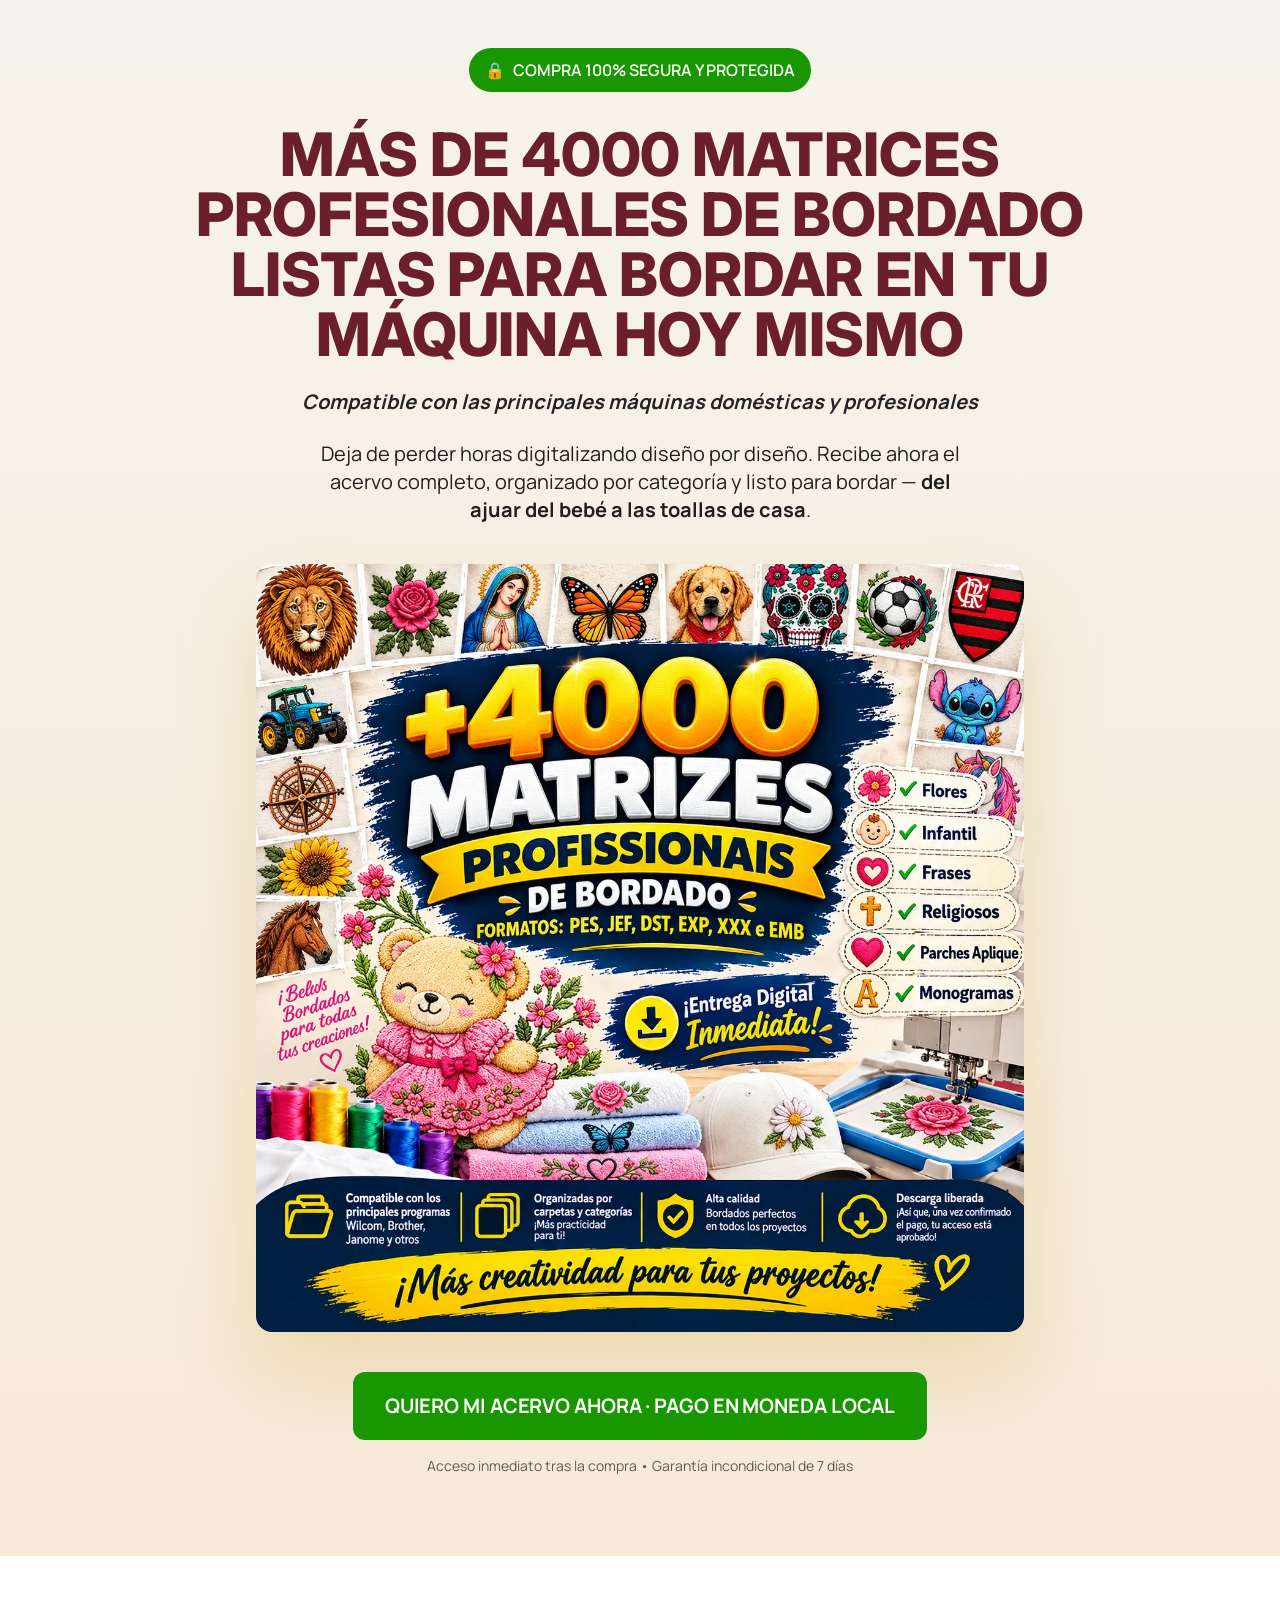
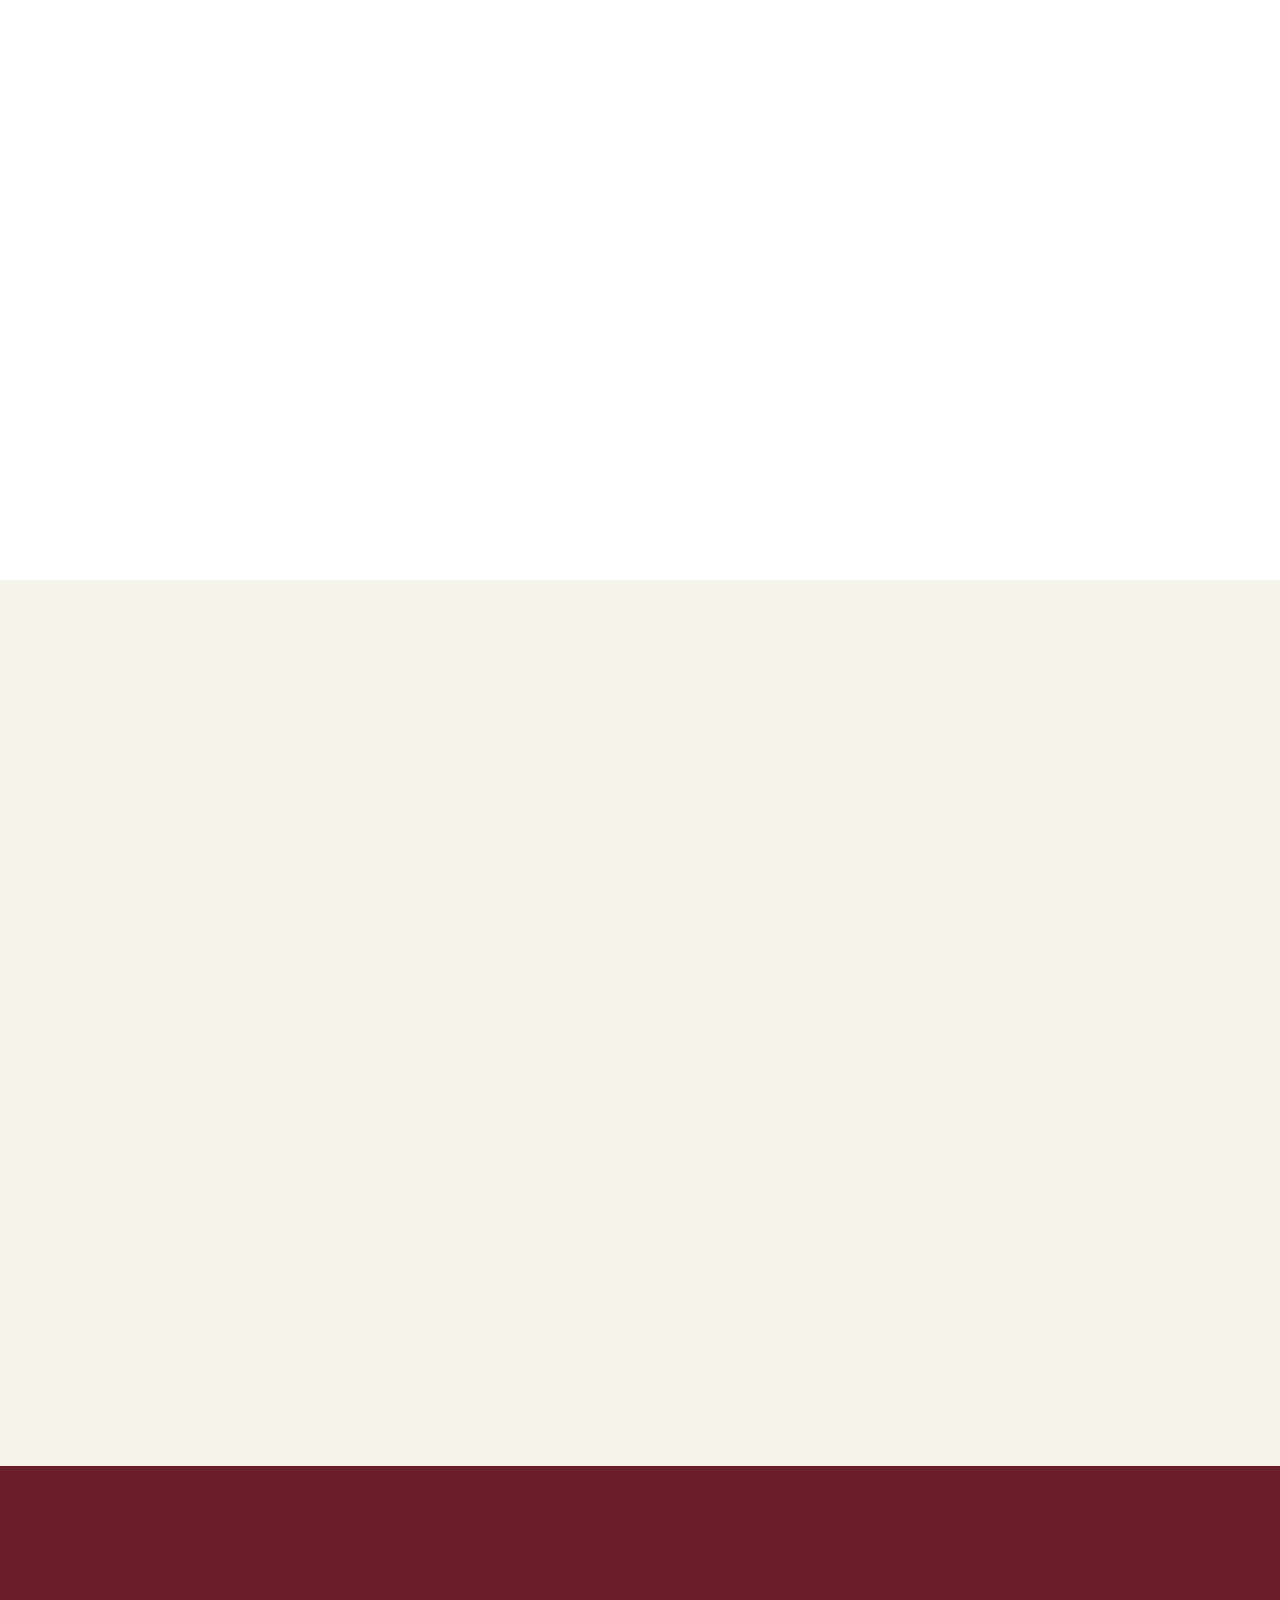
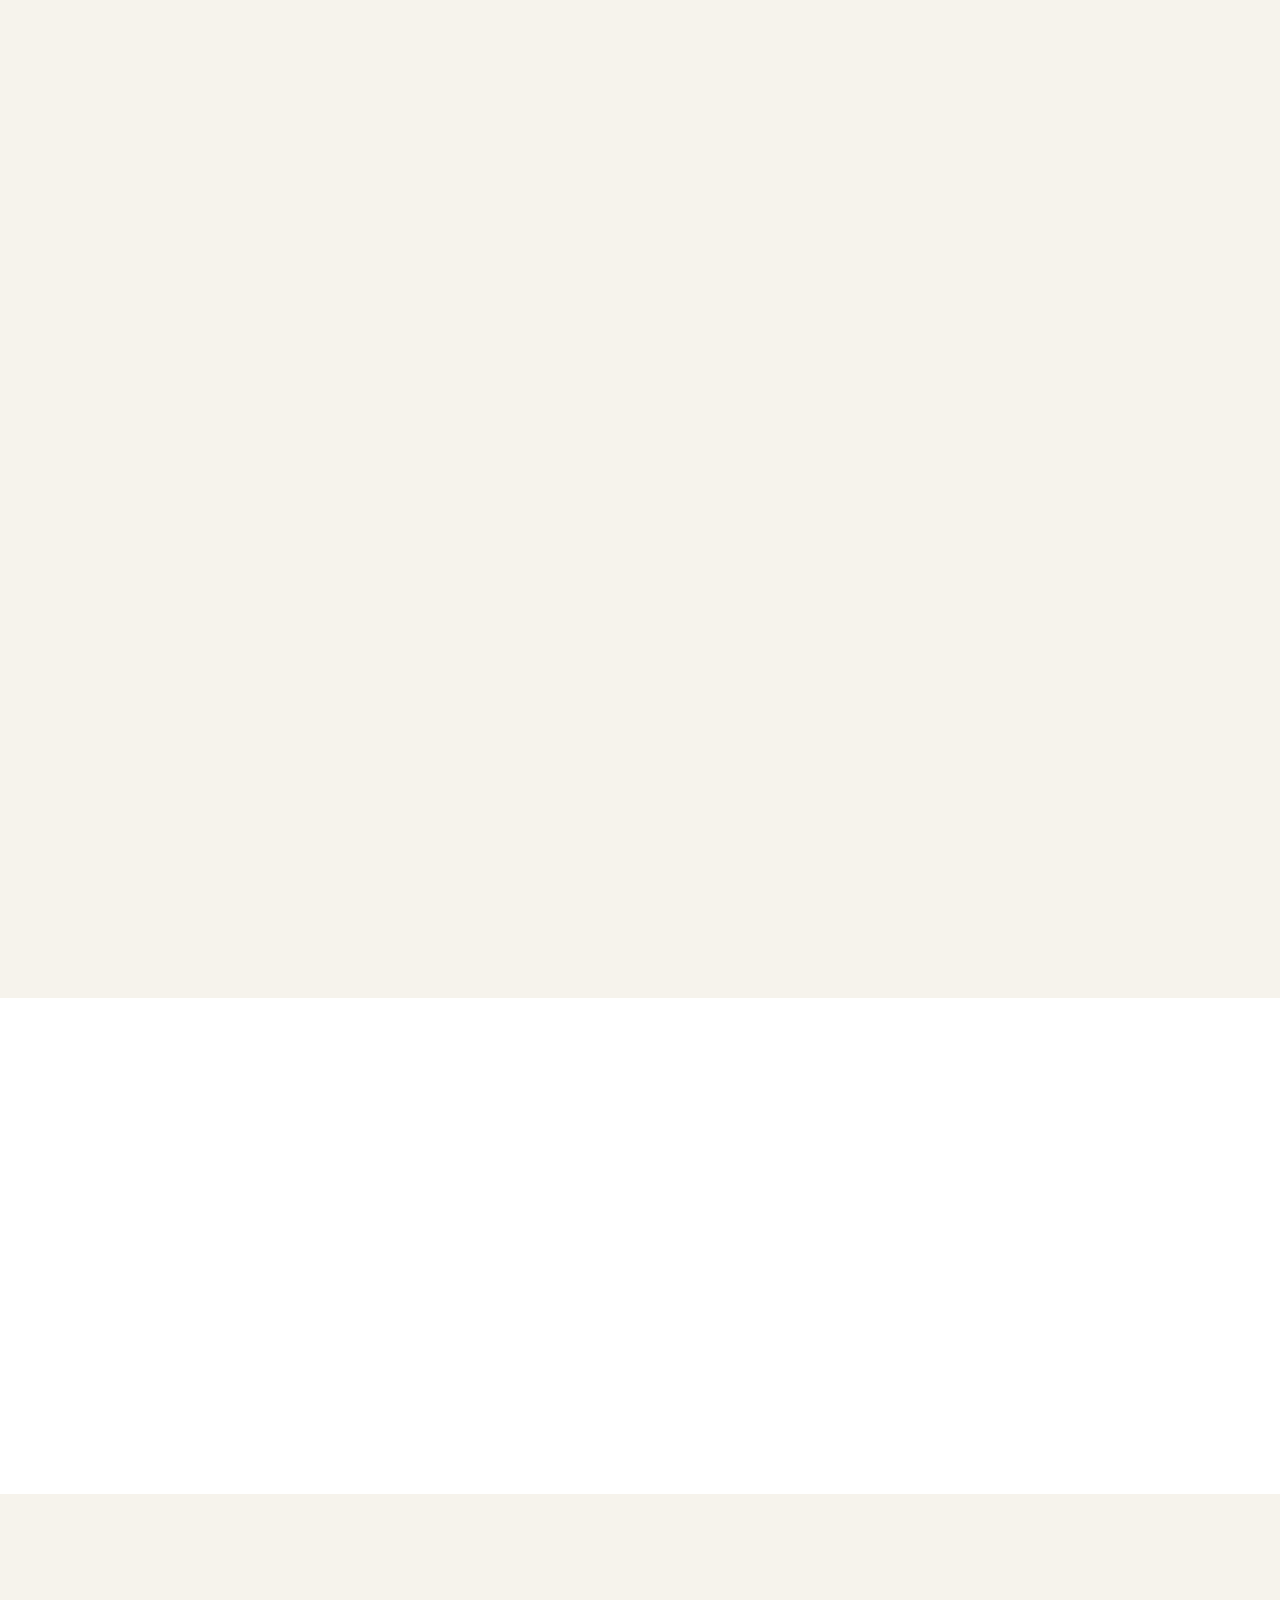
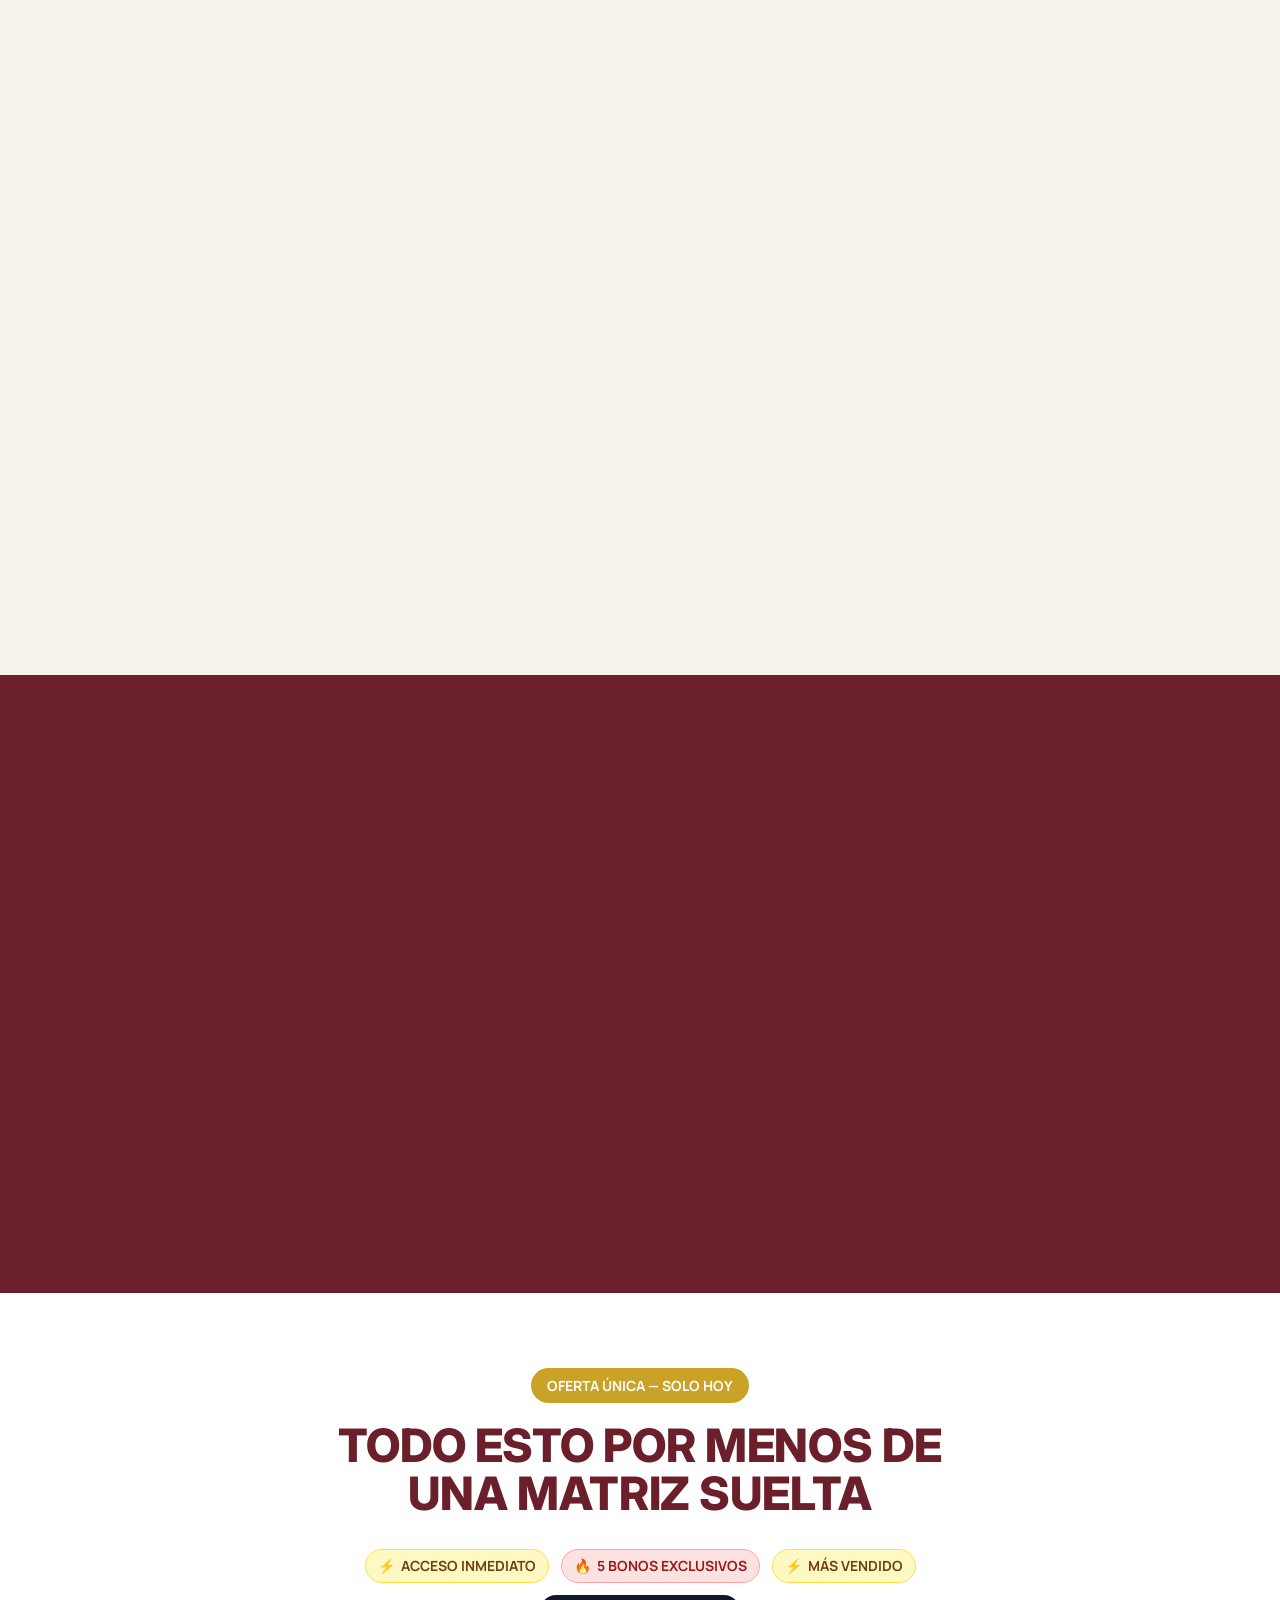
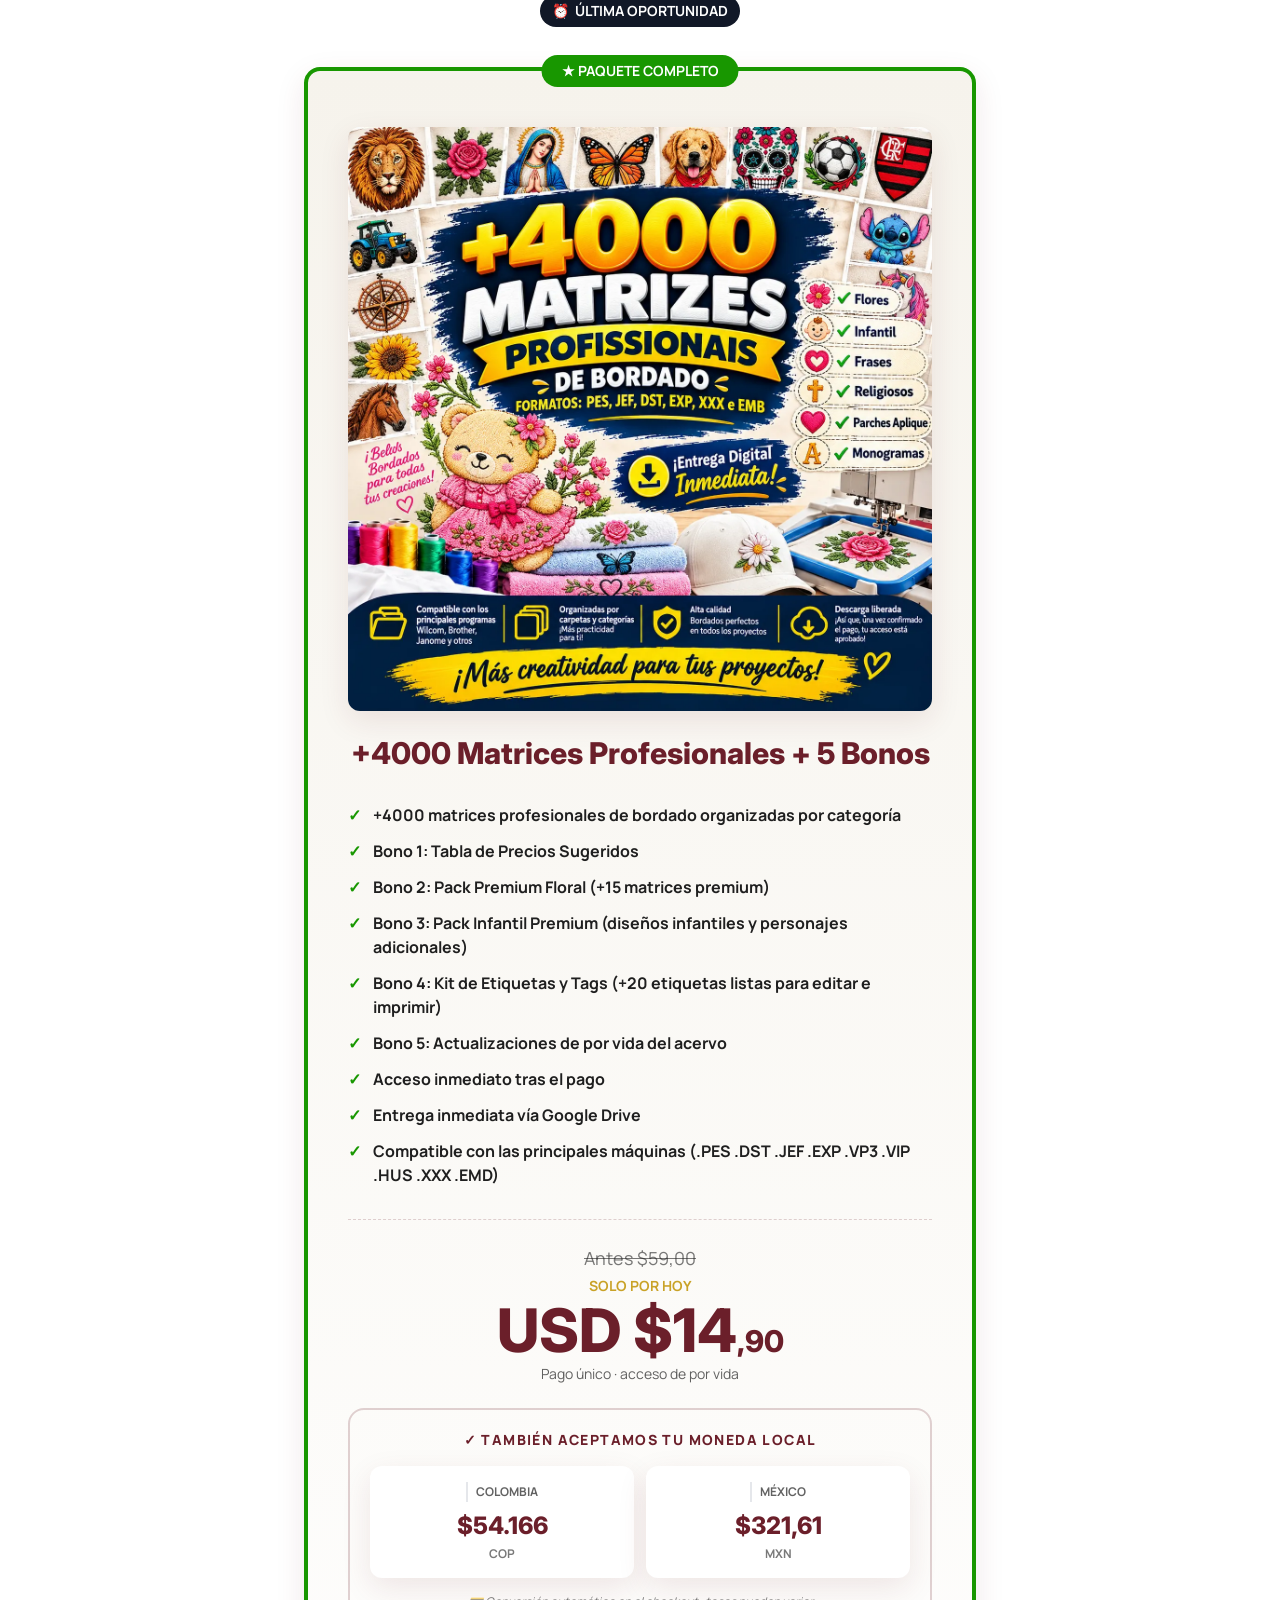
==== commit a2964f99: "Carrossel igual à referência: 4 fileiras alternadas com velocidades variadas Co-Authored-By: Claude " ====
--- a/index.html
+++ b/index.html
@@ -36,16 +36,17 @@
     .pill { border-radius: 180px; }
     /* Adia renderização das seções fora da tela (mais rápido no 1º paint) */
     section:not(.hero-gradient):not(#oferta) { content-visibility: auto; contain-intrinsic-size: auto 1200px; }
-    /* Carrossel (marquee) de muestras */
-    .tmarq { overflow: hidden; }
-    .tmarq-row { display: flex; width: max-content; gap: 1rem; will-change: transform; }
-    .tmarq-card { flex: 0 0 auto; width: 160px; }
-    .tmarq-a { animation: tmarq-left 70s linear infinite; }
-    .tmarq-b { animation: tmarq-right 70s linear infinite; }
+    /* Carrossel (marquee) de muestras — 4 fileiras alternadas, estilo da referência */
+    .tmarq { overflow: hidden; width: 100%; }
+    .tmarq-row { display: flex; align-items: center; gap: 16px; width: max-content; will-change: transform; }
+    .tmarq-card { flex: 0 0 auto; }
+    .tmarq-card img { display: block; height: 220px; width: auto; border-radius: 16px; background:#fff; box-shadow: 0 10px 26px rgba(82,70,90,.18); }
+    @media (min-width:640px){ .tmarq-card img { height: 290px; } }
+    .tmarq-a { animation: tmarq-left 60s linear infinite; }
+    .tmarq-b { animation: tmarq-right 60s linear infinite; }
     .tmarq:hover .tmarq-row { animation-play-state: paused; }
     @keyframes tmarq-left { from { transform: translateX(0); } to { transform: translateX(-50%); } }
     @keyframes tmarq-right { from { transform: translateX(-50%); } to { transform: translateX(0); } }
-    @media (min-width:640px){ .tmarq-card { width: 190px; } }
     @media (prefers-reduced-motion: reduce){ .tmarq-row{ animation: none; } .tmarq{ overflow-x:auto; } }
   </style>
 
@@ -327,8 +328,10 @@
     </div>
 
     <div class="mt-10 space-y-4">
-      <div class="tmarq"><div class="tmarq-row tmarq-a"><div class="tmarq-card"><picture><source type="image/avif" srcset="imagens/muestras/m-01.avif" /><img src="imagens/muestras/m-01.webp" alt="Matriz de bordado infantil — muestra 1" width="360" height="480" loading="lazy" decoding="async" class="w-full h-auto rounded-xl bg-white shadow-card border border-primary/10" /></picture></div><div class="tmarq-card"><picture><source type="image/avif" srcset="imagens/muestras/m-02.avif" /><img src="imagens/muestras/m-02.webp" alt="Matriz de bordado infantil — muestra 2" width="360" height="480" loading="lazy" decoding="async" class="w-full h-auto rounded-xl bg-white shadow-card border border-primary/10" /></picture></div><div class="tmarq-card"><picture><source type="image/avif" srcset="imagens/muestras/m-03.avif" /><img src="imagens/muestras/m-03.webp" alt="Matriz de bordado infantil — muestra 3" width="360" height="480" loading="lazy" decoding="async" class="w-full h-auto rounded-xl bg-white shadow-card border border-primary/10" /></picture></div><div class="tmarq-card"><picture><source type="image/avif" srcset="imagens/muestras/m-04.avif" /><img src="imagens/muestras/m-04.webp" alt="Matriz de bordado infantil — muestra 4" width="360" height="480" loading="lazy" decoding="async" class="w-full h-auto rounded-xl bg-white shadow-card border border-primary/10" /></picture></div><div class="tmarq-card"><picture><source type="image/avif" srcset="imagens/muestras/m-05.avif" /><img src="imagens/muestras/m-05.webp" alt="Matriz de bordado infantil — muestra 5" width="360" height="480" loading="lazy" decoding="async" class="w-full h-auto rounded-xl bg-white shadow-card border border-primary/10" /></picture></div><div class="tmarq-card"><picture><source type="image/avif" srcset="imagens/muestras/m-06.avif" /><img src="imagens/muestras/m-06.webp" alt="Matriz de bordado infantil — muestra 6" width="360" height="480" loading="lazy" decoding="async" class="w-full h-auto rounded-xl bg-white shadow-card border border-primary/10" /></picture></div><div class="tmarq-card"><picture><source type="image/avif" srcset="imagens/muestras/m-07.avif" /><img src="imagens/muestras/m-07.webp" alt="Matriz de bordado infantil — muestra 7" width="360" height="480" loading="lazy" decoding="async" class="w-full h-auto rounded-xl bg-white shadow-card border border-primary/10" /></picture></div><div class="tmarq-card"><picture><source type="image/avif" srcset="imagens/muestras/m-08.avif" /><img src="imagens/muestras/m-08.webp" alt="Matriz de bordado infantil — muestra 8" width="360" height="480" loading="lazy" decoding="async" class="w-full h-auto rounded-xl bg-white shadow-card border border-primary/10" /></picture></div><div class="tmarq-card"><picture><source type="image/avif" srcset="imagens/muestras/m-09.avif" /><img src="imagens/muestras/m-09.webp" alt="Matriz de bordado infantil — muestra 9" width="360" height="480" loading="lazy" decoding="async" class="w-full h-auto rounded-xl bg-white shadow-card border border-primary/10" /></picture></div><div class="tmarq-card"><picture><source type="image/avif" srcset="imagens/muestras/m-10.avif" /><img src="imagens/muestras/m-10.webp" alt="Matriz de bordado infantil — muestra 10" width="360" height="480" loading="lazy" decoding="async" class="w-full h-auto rounded-xl bg-white shadow-card border border-primary/10" /></picture></div><div class="tmarq-card"><picture><source type="image/avif" srcset="imagens/muestras/m-11.avif" /><img src="imagens/muestras/m-11.webp" alt="Matriz de bordado infantil — muestra 11" width="360" height="480" loading="lazy" decoding="async" class="w-full h-auto rounded-xl bg-white shadow-card border border-primary/10" /></picture></div><div class="tmarq-card"><picture><source type="image/avif" srcset="imagens/muestras/m-12.avif" /><img src="imagens/muestras/m-12.webp" alt="Matriz de bordado infantil — muestra 12" width="360" height="480" loading="lazy" decoding="async" class="w-full h-auto rounded-xl bg-white shadow-card border border-primary/10" /></picture></div><div class="tmarq-card"><picture><source type="image/avif" srcset="imagens/muestras/m-01.avif" /><img src="imagens/muestras/m-01.webp" alt="Matriz de bordado infantil — muestra 1" width="360" height="480" loading="lazy" decoding="async" class="w-full h-auto rounded-xl bg-white shadow-card border border-primary/10" /></picture></div><div class="tmarq-card"><picture><source type="image/avif" srcset="imagens/muestras/m-02.avif" /><img src="imagens/muestras/m-02.webp" alt="Matriz de bordado infantil — muestra 2" width="360" height="480" loading="lazy" decoding="async" class="w-full h-auto rounded-xl bg-white shadow-card border border-primary/10" /></picture></div><div class="tmarq-card"><picture><source type="image/avif" srcset="imagens/muestras/m-03.avif" /><img src="imagens/muestras/m-03.webp" alt="Matriz de bordado infantil — muestra 3" width="360" height="480" loading="lazy" decoding="async" class="w-full h-auto rounded-xl bg-white shadow-card border border-primary/10" /></picture></div><div class="tmarq-card"><picture><source type="image/avif" srcset="imagens/muestras/m-04.avif" /><img src="imagens/muestras/m-04.webp" alt="Matriz de bordado infantil — muestra 4" width="360" height="480" loading="lazy" decoding="async" class="w-full h-auto rounded-xl bg-white shadow-card border border-primary/10" /></picture></div><div class="tmarq-card"><picture><source type="image/avif" srcset="imagens/muestras/m-05.avif" /><img src="imagens/muestras/m-05.webp" alt="Matriz de bordado infantil — muestra 5" width="360" height="480" loading="lazy" decoding="async" class="w-full h-auto rounded-xl bg-white shadow-card border border-primary/10" /></picture></div><div class="tmarq-card"><picture><source type="image/avif" srcset="imagens/muestras/m-06.avif" /><img src="imagens/muestras/m-06.webp" alt="Matriz de bordado infantil — muestra 6" width="360" height="480" loading="lazy" decoding="async" class="w-full h-auto rounded-xl bg-white shadow-card border border-primary/10" /></picture></div><div class="tmarq-card"><picture><source type="image/avif" srcset="imagens/muestras/m-07.avif" /><img src="imagens/muestras/m-07.webp" alt="Matriz de bordado infantil — muestra 7" width="360" height="480" loading="lazy" decoding="async" class="w-full h-auto rounded-xl bg-white shadow-card border border-primary/10" /></picture></div><div class="tmarq-card"><picture><source type="image/avif" srcset="imagens/muestras/m-08.avif" /><img src="imagens/muestras/m-08.webp" alt="Matriz de bordado infantil — muestra 8" width="360" height="480" loading="lazy" decoding="async" class="w-full h-auto rounded-xl bg-white shadow-card border border-primary/10" /></picture></div><div class="tmarq-card"><picture><source type="image/avif" srcset="imagens/muestras/m-09.avif" /><img src="imagens/muestras/m-09.webp" alt="Matriz de bordado infantil — muestra 9" width="360" height="480" loading="lazy" decoding="async" class="w-full h-auto rounded-xl bg-white shadow-card border border-primary/10" /></picture></div><div class="tmarq-card"><picture><source type="image/avif" srcset="imagens/muestras/m-10.avif" /><img src="imagens/muestras/m-10.webp" alt="Matriz de bordado infantil — muestra 10" width="360" height="480" loading="lazy" decoding="async" class="w-full h-auto rounded-xl bg-white shadow-card border border-primary/10" /></picture></div><div class="tmarq-card"><picture><source type="image/avif" srcset="imagens/muestras/m-11.avif" /><img src="imagens/muestras/m-11.webp" alt="Matriz de bordado infantil — muestra 11" width="360" height="480" loading="lazy" decoding="async" class="w-full h-auto rounded-xl bg-white shadow-card border border-primary/10" /></picture></div><div class="tmarq-card"><picture><source type="image/avif" srcset="imagens/muestras/m-12.avif" /><img src="imagens/muestras/m-12.webp" alt="Matriz de bordado infantil — muestra 12" width="360" height="480" loading="lazy" decoding="async" class="w-full h-auto rounded-xl bg-white shadow-card border border-primary/10" /></picture></div></div></div>
-      <div class="tmarq"><div class="tmarq-row tmarq-b"><div class="tmarq-card"><picture><source type="image/avif" srcset="imagens/muestras/m-13.avif" /><img src="imagens/muestras/m-13.webp" alt="Matriz de bordado infantil — muestra 13" width="360" height="480" loading="lazy" decoding="async" class="w-full h-auto rounded-xl bg-white shadow-card border border-primary/10" /></picture></div><div class="tmarq-card"><picture><source type="image/avif" srcset="imagens/muestras/m-14.avif" /><img src="imagens/muestras/m-14.webp" alt="Matriz de bordado infantil — muestra 14" width="360" height="480" loading="lazy" decoding="async" class="w-full h-auto rounded-xl bg-white shadow-card border border-primary/10" /></picture></div><div class="tmarq-card"><picture><source type="image/avif" srcset="imagens/muestras/m-15.avif" /><img src="imagens/muestras/m-15.webp" alt="Matriz de bordado infantil — muestra 15" width="360" height="480" loading="lazy" decoding="async" class="w-full h-auto rounded-xl bg-white shadow-card border border-primary/10" /></picture></div><div class="tmarq-card"><picture><source type="image/avif" srcset="imagens/muestras/m-16.avif" /><img src="imagens/muestras/m-16.webp" alt="Matriz de bordado infantil — muestra 16" width="360" height="480" loading="lazy" decoding="async" class="w-full h-auto rounded-xl bg-white shadow-card border border-primary/10" /></picture></div><div class="tmarq-card"><picture><source type="image/avif" srcset="imagens/muestras/m-17.avif" /><img src="imagens/muestras/m-17.webp" alt="Matriz de bordado infantil — muestra 17" width="360" height="480" loading="lazy" decoding="async" class="w-full h-auto rounded-xl bg-white shadow-card border border-primary/10" /></picture></div><div class="tmarq-card"><picture><source type="image/avif" srcset="imagens/muestras/m-18.avif" /><img src="imagens/muestras/m-18.webp" alt="Matriz de bordado infantil — muestra 18" width="360" height="480" loading="lazy" decoding="async" class="w-full h-auto rounded-xl bg-white shadow-card border border-primary/10" /></picture></div><div class="tmarq-card"><picture><source type="image/avif" srcset="imagens/muestras/m-19.avif" /><img src="imagens/muestras/m-19.webp" alt="Matriz de bordado infantil — muestra 19" width="360" height="480" loading="lazy" decoding="async" class="w-full h-auto rounded-xl bg-white shadow-card border border-primary/10" /></picture></div><div class="tmarq-card"><picture><source type="image/avif" srcset="imagens/muestras/m-20.avif" /><img src="imagens/muestras/m-20.webp" alt="Matriz de bordado infantil — muestra 20" width="360" height="480" loading="lazy" decoding="async" class="w-full h-auto rounded-xl bg-white shadow-card border border-primary/10" /></picture></div><div class="tmarq-card"><picture><source type="image/avif" srcset="imagens/muestras/m-21.avif" /><img src="imagens/muestras/m-21.webp" alt="Matriz de bordado infantil — muestra 21" width="360" height="480" loading="lazy" decoding="async" class="w-full h-auto rounded-xl bg-white shadow-card border border-primary/10" /></picture></div><div class="tmarq-card"><picture><source type="image/avif" srcset="imagens/muestras/m-22.avif" /><img src="imagens/muestras/m-22.webp" alt="Matriz de bordado infantil — muestra 22" width="360" height="480" loading="lazy" decoding="async" class="w-full h-auto rounded-xl bg-white shadow-card border border-primary/10" /></picture></div><div class="tmarq-card"><picture><source type="image/avif" srcset="imagens/muestras/m-23.avif" /><img src="imagens/muestras/m-23.webp" alt="Matriz de bordado infantil — muestra 23" width="360" height="480" loading="lazy" decoding="async" class="w-full h-auto rounded-xl bg-white shadow-card border border-primary/10" /></picture></div><div class="tmarq-card"><picture><source type="image/avif" srcset="imagens/muestras/m-24.avif" /><img src="imagens/muestras/m-24.webp" alt="Matriz de bordado infantil — muestra 24" width="360" height="480" loading="lazy" decoding="async" class="w-full h-auto rounded-xl bg-white shadow-card border border-primary/10" /></picture></div><div class="tmarq-card"><picture><source type="image/avif" srcset="imagens/muestras/m-13.avif" /><img src="imagens/muestras/m-13.webp" alt="Matriz de bordado infantil — muestra 13" width="360" height="480" loading="lazy" decoding="async" class="w-full h-auto rounded-xl bg-white shadow-card border border-primary/10" /></picture></div><div class="tmarq-card"><picture><source type="image/avif" srcset="imagens/muestras/m-14.avif" /><img src="imagens/muestras/m-14.webp" alt="Matriz de bordado infantil — muestra 14" width="360" height="480" loading="lazy" decoding="async" class="w-full h-auto rounded-xl bg-white shadow-card border border-primary/10" /></picture></div><div class="tmarq-card"><picture><source type="image/avif" srcset="imagens/muestras/m-15.avif" /><img src="imagens/muestras/m-15.webp" alt="Matriz de bordado infantil — muestra 15" width="360" height="480" loading="lazy" decoding="async" class="w-full h-auto rounded-xl bg-white shadow-card border border-primary/10" /></picture></div><div class="tmarq-card"><picture><source type="image/avif" srcset="imagens/muestras/m-16.avif" /><img src="imagens/muestras/m-16.webp" alt="Matriz de bordado infantil — muestra 16" width="360" height="480" loading="lazy" decoding="async" class="w-full h-auto rounded-xl bg-white shadow-card border border-primary/10" /></picture></div><div class="tmarq-card"><picture><source type="image/avif" srcset="imagens/muestras/m-17.avif" /><img src="imagens/muestras/m-17.webp" alt="Matriz de bordado infantil — muestra 17" width="360" height="480" loading="lazy" decoding="async" class="w-full h-auto rounded-xl bg-white shadow-card border border-primary/10" /></picture></div><div class="tmarq-card"><picture><source type="image/avif" srcset="imagens/muestras/m-18.avif" /><img src="imagens/muestras/m-18.webp" alt="Matriz de bordado infantil — muestra 18" width="360" height="480" loading="lazy" decoding="async" class="w-full h-auto rounded-xl bg-white shadow-card border border-primary/10" /></picture></div><div class="tmarq-card"><picture><source type="image/avif" srcset="imagens/muestras/m-19.avif" /><img src="imagens/muestras/m-19.webp" alt="Matriz de bordado infantil — muestra 19" width="360" height="480" loading="lazy" decoding="async" class="w-full h-auto rounded-xl bg-white shadow-card border border-primary/10" /></picture></div><div class="tmarq-card"><picture><source type="image/avif" srcset="imagens/muestras/m-20.avif" /><img src="imagens/muestras/m-20.webp" alt="Matriz de bordado infantil — muestra 20" width="360" height="480" loading="lazy" decoding="async" class="w-full h-auto rounded-xl bg-white shadow-card border border-primary/10" /></picture></div><div class="tmarq-card"><picture><source type="image/avif" srcset="imagens/muestras/m-21.avif" /><img src="imagens/muestras/m-21.webp" alt="Matriz de bordado infantil — muestra 21" width="360" height="480" loading="lazy" decoding="async" class="w-full h-auto rounded-xl bg-white shadow-card border border-primary/10" /></picture></div><div class="tmarq-card"><picture><source type="image/avif" srcset="imagens/muestras/m-22.avif" /><img src="imagens/muestras/m-22.webp" alt="Matriz de bordado infantil — muestra 22" width="360" height="480" loading="lazy" decoding="async" class="w-full h-auto rounded-xl bg-white shadow-card border border-primary/10" /></picture></div><div class="tmarq-card"><picture><source type="image/avif" srcset="imagens/muestras/m-23.avif" /><img src="imagens/muestras/m-23.webp" alt="Matriz de bordado infantil — muestra 23" width="360" height="480" loading="lazy" decoding="async" class="w-full h-auto rounded-xl bg-white shadow-card border border-primary/10" /></picture></div><div class="tmarq-card"><picture><source type="image/avif" srcset="imagens/muestras/m-24.avif" /><img src="imagens/muestras/m-24.webp" alt="Matriz de bordado infantil — muestra 24" width="360" height="480" loading="lazy" decoding="async" class="w-full h-auto rounded-xl bg-white shadow-card border border-primary/10" /></picture></div></div></div>
+      <div class="tmarq"><div class="tmarq-row tmarq-a" style="animation-duration:58s"><div class="tmarq-card"><picture><source type="image/avif" srcset="imagens/muestras/m-01.avif" /><img src="imagens/muestras/m-01.webp" alt="Matriz de bordado infantil — muestra 1" width="360" height="480" loading="lazy" decoding="async" /></picture></div><div class="tmarq-card"><picture><source type="image/avif" srcset="imagens/muestras/m-02.avif" /><img src="imagens/muestras/m-02.webp" alt="Matriz de bordado infantil — muestra 2" width="360" height="480" loading="lazy" decoding="async" /></picture></div><div class="tmarq-card"><picture><source type="image/avif" srcset="imagens/muestras/m-03.avif" /><img src="imagens/muestras/m-03.webp" alt="Matriz de bordado infantil — muestra 3" width="360" height="480" loading="lazy" decoding="async" /></picture></div><div class="tmarq-card"><picture><source type="image/avif" srcset="imagens/muestras/m-04.avif" /><img src="imagens/muestras/m-04.webp" alt="Matriz de bordado infantil — muestra 4" width="360" height="480" loading="lazy" decoding="async" /></picture></div><div class="tmarq-card"><picture><source type="image/avif" srcset="imagens/muestras/m-05.avif" /><img src="imagens/muestras/m-05.webp" alt="Matriz de bordado infantil — muestra 5" width="360" height="480" loading="lazy" decoding="async" /></picture></div><div class="tmarq-card"><picture><source type="image/avif" srcset="imagens/muestras/m-06.avif" /><img src="imagens/muestras/m-06.webp" alt="Matriz de bordado infantil — muestra 6" width="360" height="480" loading="lazy" decoding="async" /></picture></div><div class="tmarq-card"><picture><source type="image/avif" srcset="imagens/muestras/m-01.avif" /><img src="imagens/muestras/m-01.webp" alt="Matriz de bordado infantil — muestra 1" width="360" height="480" loading="lazy" decoding="async" /></picture></div><div class="tmarq-card"><picture><source type="image/avif" srcset="imagens/muestras/m-02.avif" /><img src="imagens/muestras/m-02.webp" alt="Matriz de bordado infantil — muestra 2" width="360" height="480" loading="lazy" decoding="async" /></picture></div><div class="tmarq-card"><picture><source type="image/avif" srcset="imagens/muestras/m-03.avif" /><img src="imagens/muestras/m-03.webp" alt="Matriz de bordado infantil — muestra 3" width="360" height="480" loading="lazy" decoding="async" /></picture></div><div class="tmarq-card"><picture><source type="image/avif" srcset="imagens/muestras/m-04.avif" /><img src="imagens/muestras/m-04.webp" alt="Matriz de bordado infantil — muestra 4" width="360" height="480" loading="lazy" decoding="async" /></picture></div><div class="tmarq-card"><picture><source type="image/avif" srcset="imagens/muestras/m-05.avif" /><img src="imagens/muestras/m-05.webp" alt="Matriz de bordado infantil — muestra 5" width="360" height="480" loading="lazy" decoding="async" /></picture></div><div class="tmarq-card"><picture><source type="image/avif" srcset="imagens/muestras/m-06.avif" /><img src="imagens/muestras/m-06.webp" alt="Matriz de bordado infantil — muestra 6" width="360" height="480" loading="lazy" decoding="async" /></picture></div></div></div>
+      <div class="tmarq"><div class="tmarq-row tmarq-b" style="animation-duration:54s"><div class="tmarq-card"><picture><source type="image/avif" srcset="imagens/muestras/m-07.avif" /><img src="imagens/muestras/m-07.webp" alt="Matriz de bordado infantil — muestra 7" width="360" height="480" loading="lazy" decoding="async" /></picture></div><div class="tmarq-card"><picture><source type="image/avif" srcset="imagens/muestras/m-08.avif" /><img src="imagens/muestras/m-08.webp" alt="Matriz de bordado infantil — muestra 8" width="360" height="480" loading="lazy" decoding="async" /></picture></div><div class="tmarq-card"><picture><source type="image/avif" srcset="imagens/muestras/m-09.avif" /><img src="imagens/muestras/m-09.webp" alt="Matriz de bordado infantil — muestra 9" width="360" height="480" loading="lazy" decoding="async" /></picture></div><div class="tmarq-card"><picture><source type="image/avif" srcset="imagens/muestras/m-10.avif" /><img src="imagens/muestras/m-10.webp" alt="Matriz de bordado infantil — muestra 10" width="360" height="480" loading="lazy" decoding="async" /></picture></div><div class="tmarq-card"><picture><source type="image/avif" srcset="imagens/muestras/m-11.avif" /><img src="imagens/muestras/m-11.webp" alt="Matriz de bordado infantil — muestra 11" width="360" height="480" loading="lazy" decoding="async" /></picture></div><div class="tmarq-card"><picture><source type="image/avif" srcset="imagens/muestras/m-12.avif" /><img src="imagens/muestras/m-12.webp" alt="Matriz de bordado infantil — muestra 12" width="360" height="480" loading="lazy" decoding="async" /></picture></div><div class="tmarq-card"><picture><source type="image/avif" srcset="imagens/muestras/m-07.avif" /><img src="imagens/muestras/m-07.webp" alt="Matriz de bordado infantil — muestra 7" width="360" height="480" loading="lazy" decoding="async" /></picture></div><div class="tmarq-card"><picture><source type="image/avif" srcset="imagens/muestras/m-08.avif" /><img src="imagens/muestras/m-08.webp" alt="Matriz de bordado infantil — muestra 8" width="360" height="480" loading="lazy" decoding="async" /></picture></div><div class="tmarq-card"><picture><source type="image/avif" srcset="imagens/muestras/m-09.avif" /><img src="imagens/muestras/m-09.webp" alt="Matriz de bordado infantil — muestra 9" width="360" height="480" loading="lazy" decoding="async" /></picture></div><div class="tmarq-card"><picture><source type="image/avif" srcset="imagens/muestras/m-10.avif" /><img src="imagens/muestras/m-10.webp" alt="Matriz de bordado infantil — muestra 10" width="360" height="480" loading="lazy" decoding="async" /></picture></div><div class="tmarq-card"><picture><source type="image/avif" srcset="imagens/muestras/m-11.avif" /><img src="imagens/muestras/m-11.webp" alt="Matriz de bordado infantil — muestra 11" width="360" height="480" loading="lazy" decoding="async" /></picture></div><div class="tmarq-card"><picture><source type="image/avif" srcset="imagens/muestras/m-12.avif" /><img src="imagens/muestras/m-12.webp" alt="Matriz de bordado infantil — muestra 12" width="360" height="480" loading="lazy" decoding="async" /></picture></div></div></div>
+      <div class="tmarq"><div class="tmarq-row tmarq-a" style="animation-duration:62s"><div class="tmarq-card"><picture><source type="image/avif" srcset="imagens/muestras/m-13.avif" /><img src="imagens/muestras/m-13.webp" alt="Matriz de bordado infantil — muestra 13" width="360" height="480" loading="lazy" decoding="async" /></picture></div><div class="tmarq-card"><picture><source type="image/avif" srcset="imagens/muestras/m-14.avif" /><img src="imagens/muestras/m-14.webp" alt="Matriz de bordado infantil — muestra 14" width="360" height="480" loading="lazy" decoding="async" /></picture></div><div class="tmarq-card"><picture><source type="image/avif" srcset="imagens/muestras/m-15.avif" /><img src="imagens/muestras/m-15.webp" alt="Matriz de bordado infantil — muestra 15" width="360" height="480" loading="lazy" decoding="async" /></picture></div><div class="tmarq-card"><picture><source type="image/avif" srcset="imagens/muestras/m-16.avif" /><img src="imagens/muestras/m-16.webp" alt="Matriz de bordado infantil — muestra 16" width="360" height="480" loading="lazy" decoding="async" /></picture></div><div class="tmarq-card"><picture><source type="image/avif" srcset="imagens/muestras/m-17.avif" /><img src="imagens/muestras/m-17.webp" alt="Matriz de bordado infantil — muestra 17" width="360" height="480" loading="lazy" decoding="async" /></picture></div><div class="tmarq-card"><picture><source type="image/avif" srcset="imagens/muestras/m-18.avif" /><img src="imagens/muestras/m-18.webp" alt="Matriz de bordado infantil — muestra 18" width="360" height="480" loading="lazy" decoding="async" /></picture></div><div class="tmarq-card"><picture><source type="image/avif" srcset="imagens/muestras/m-13.avif" /><img src="imagens/muestras/m-13.webp" alt="Matriz de bordado infantil — muestra 13" width="360" height="480" loading="lazy" decoding="async" /></picture></div><div class="tmarq-card"><picture><source type="image/avif" srcset="imagens/muestras/m-14.avif" /><img src="imagens/muestras/m-14.webp" alt="Matriz de bordado infantil — muestra 14" width="360" height="480" loading="lazy" decoding="async" /></picture></div><div class="tmarq-card"><picture><source type="image/avif" srcset="imagens/muestras/m-15.avif" /><img src="imagens/muestras/m-15.webp" alt="Matriz de bordado infantil — muestra 15" width="360" height="480" loading="lazy" decoding="async" /></picture></div><div class="tmarq-card"><picture><source type="image/avif" srcset="imagens/muestras/m-16.avif" /><img src="imagens/muestras/m-16.webp" alt="Matriz de bordado infantil — muestra 16" width="360" height="480" loading="lazy" decoding="async" /></picture></div><div class="tmarq-card"><picture><source type="image/avif" srcset="imagens/muestras/m-17.avif" /><img src="imagens/muestras/m-17.webp" alt="Matriz de bordado infantil — muestra 17" width="360" height="480" loading="lazy" decoding="async" /></picture></div><div class="tmarq-card"><picture><source type="image/avif" srcset="imagens/muestras/m-18.avif" /><img src="imagens/muestras/m-18.webp" alt="Matriz de bordado infantil — muestra 18" width="360" height="480" loading="lazy" decoding="async" /></picture></div></div></div>
+      <div class="tmarq"><div class="tmarq-row tmarq-b" style="animation-duration:56s"><div class="tmarq-card"><picture><source type="image/avif" srcset="imagens/muestras/m-19.avif" /><img src="imagens/muestras/m-19.webp" alt="Matriz de bordado infantil — muestra 19" width="360" height="480" loading="lazy" decoding="async" /></picture></div><div class="tmarq-card"><picture><source type="image/avif" srcset="imagens/muestras/m-20.avif" /><img src="imagens/muestras/m-20.webp" alt="Matriz de bordado infantil — muestra 20" width="360" height="480" loading="lazy" decoding="async" /></picture></div><div class="tmarq-card"><picture><source type="image/avif" srcset="imagens/muestras/m-21.avif" /><img src="imagens/muestras/m-21.webp" alt="Matriz de bordado infantil — muestra 21" width="360" height="480" loading="lazy" decoding="async" /></picture></div><div class="tmarq-card"><picture><source type="image/avif" srcset="imagens/muestras/m-22.avif" /><img src="imagens/muestras/m-22.webp" alt="Matriz de bordado infantil — muestra 22" width="360" height="480" loading="lazy" decoding="async" /></picture></div><div class="tmarq-card"><picture><source type="image/avif" srcset="imagens/muestras/m-23.avif" /><img src="imagens/muestras/m-23.webp" alt="Matriz de bordado infantil — muestra 23" width="360" height="480" loading="lazy" decoding="async" /></picture></div><div class="tmarq-card"><picture><source type="image/avif" srcset="imagens/muestras/m-24.avif" /><img src="imagens/muestras/m-24.webp" alt="Matriz de bordado infantil — muestra 24" width="360" height="480" loading="lazy" decoding="async" /></picture></div><div class="tmarq-card"><picture><source type="image/avif" srcset="imagens/muestras/m-19.avif" /><img src="imagens/muestras/m-19.webp" alt="Matriz de bordado infantil — muestra 19" width="360" height="480" loading="lazy" decoding="async" /></picture></div><div class="tmarq-card"><picture><source type="image/avif" srcset="imagens/muestras/m-20.avif" /><img src="imagens/muestras/m-20.webp" alt="Matriz de bordado infantil — muestra 20" width="360" height="480" loading="lazy" decoding="async" /></picture></div><div class="tmarq-card"><picture><source type="image/avif" srcset="imagens/muestras/m-21.avif" /><img src="imagens/muestras/m-21.webp" alt="Matriz de bordado infantil — muestra 21" width="360" height="480" loading="lazy" decoding="async" /></picture></div><div class="tmarq-card"><picture><source type="image/avif" srcset="imagens/muestras/m-22.avif" /><img src="imagens/muestras/m-22.webp" alt="Matriz de bordado infantil — muestra 22" width="360" height="480" loading="lazy" decoding="async" /></picture></div><div class="tmarq-card"><picture><source type="image/avif" srcset="imagens/muestras/m-23.avif" /><img src="imagens/muestras/m-23.webp" alt="Matriz de bordado infantil — muestra 23" width="360" height="480" loading="lazy" decoding="async" /></picture></div><div class="tmarq-card"><picture><source type="image/avif" srcset="imagens/muestras/m-24.avif" /><img src="imagens/muestras/m-24.webp" alt="Matriz de bordado infantil — muestra 24" width="360" height="480" loading="lazy" decoding="async" /></picture></div></div></div>
     </div>
 
     <div class="text-center mt-10 px-5">
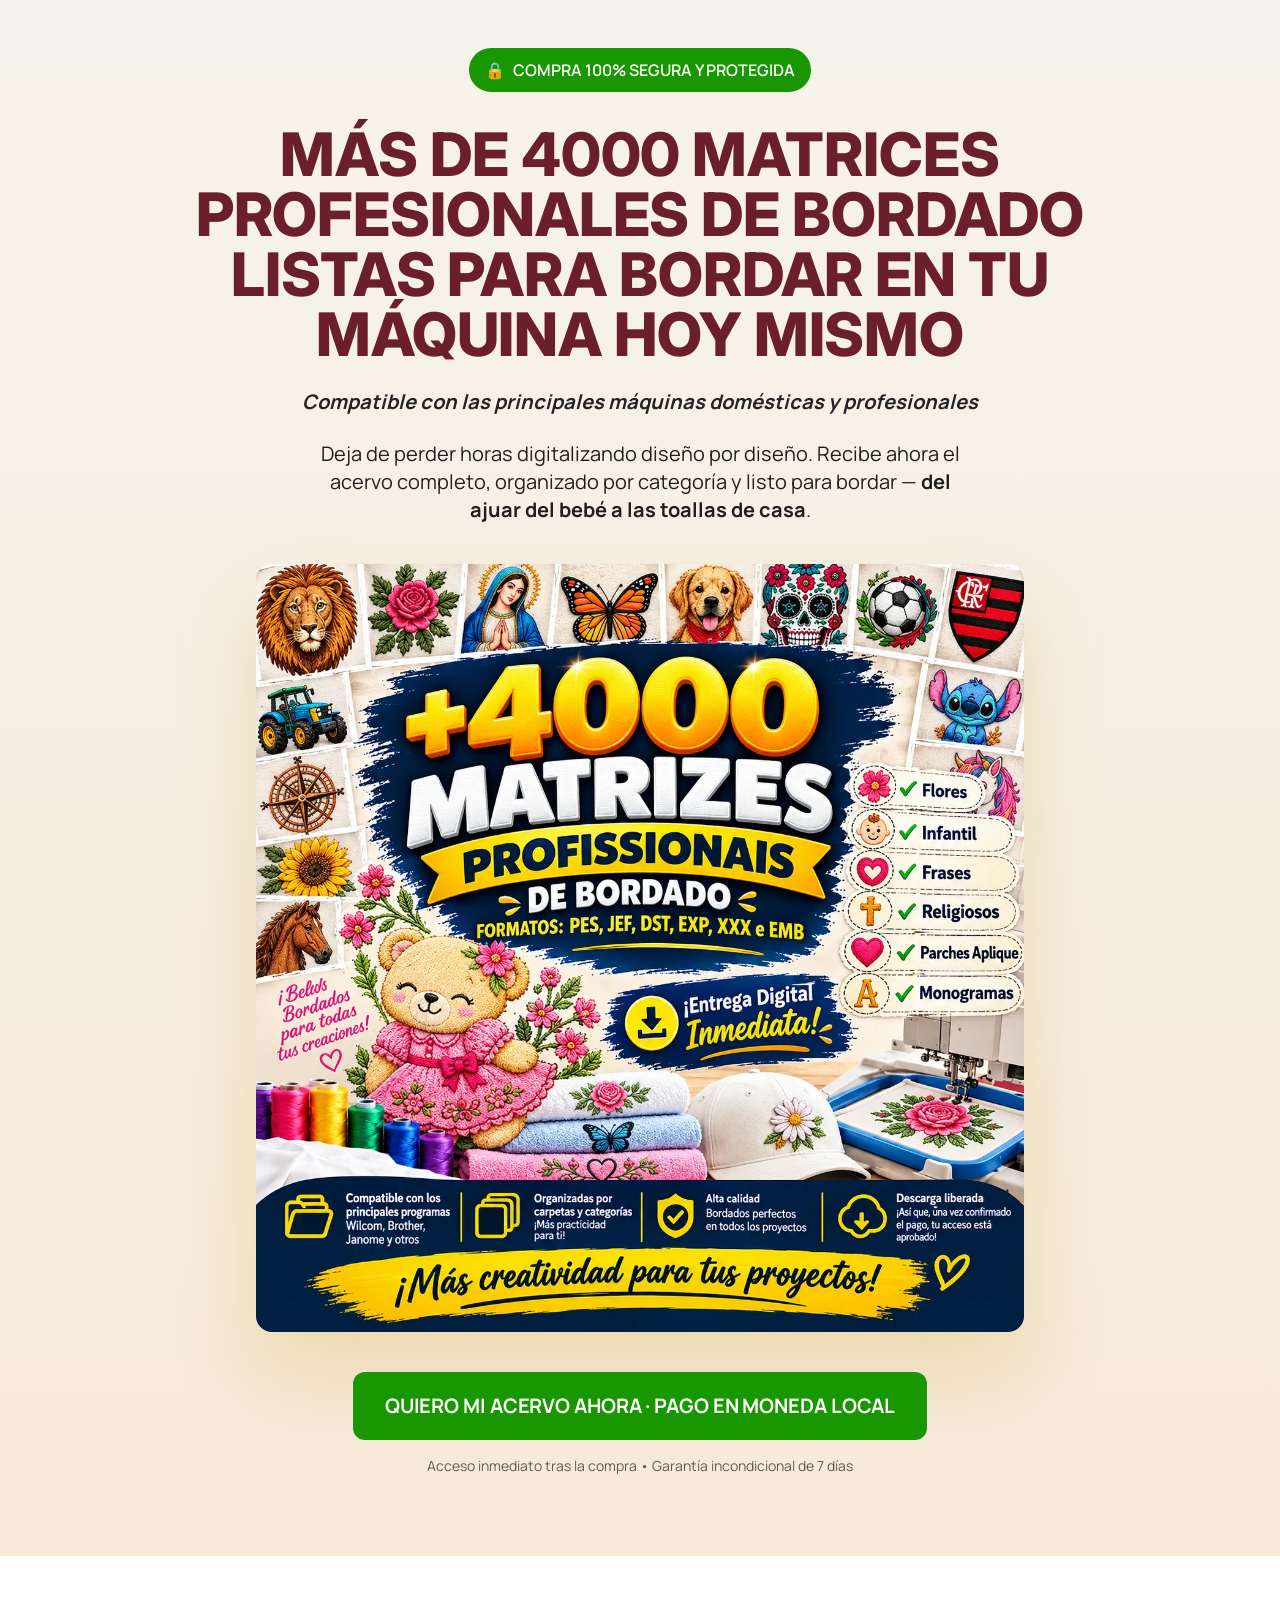
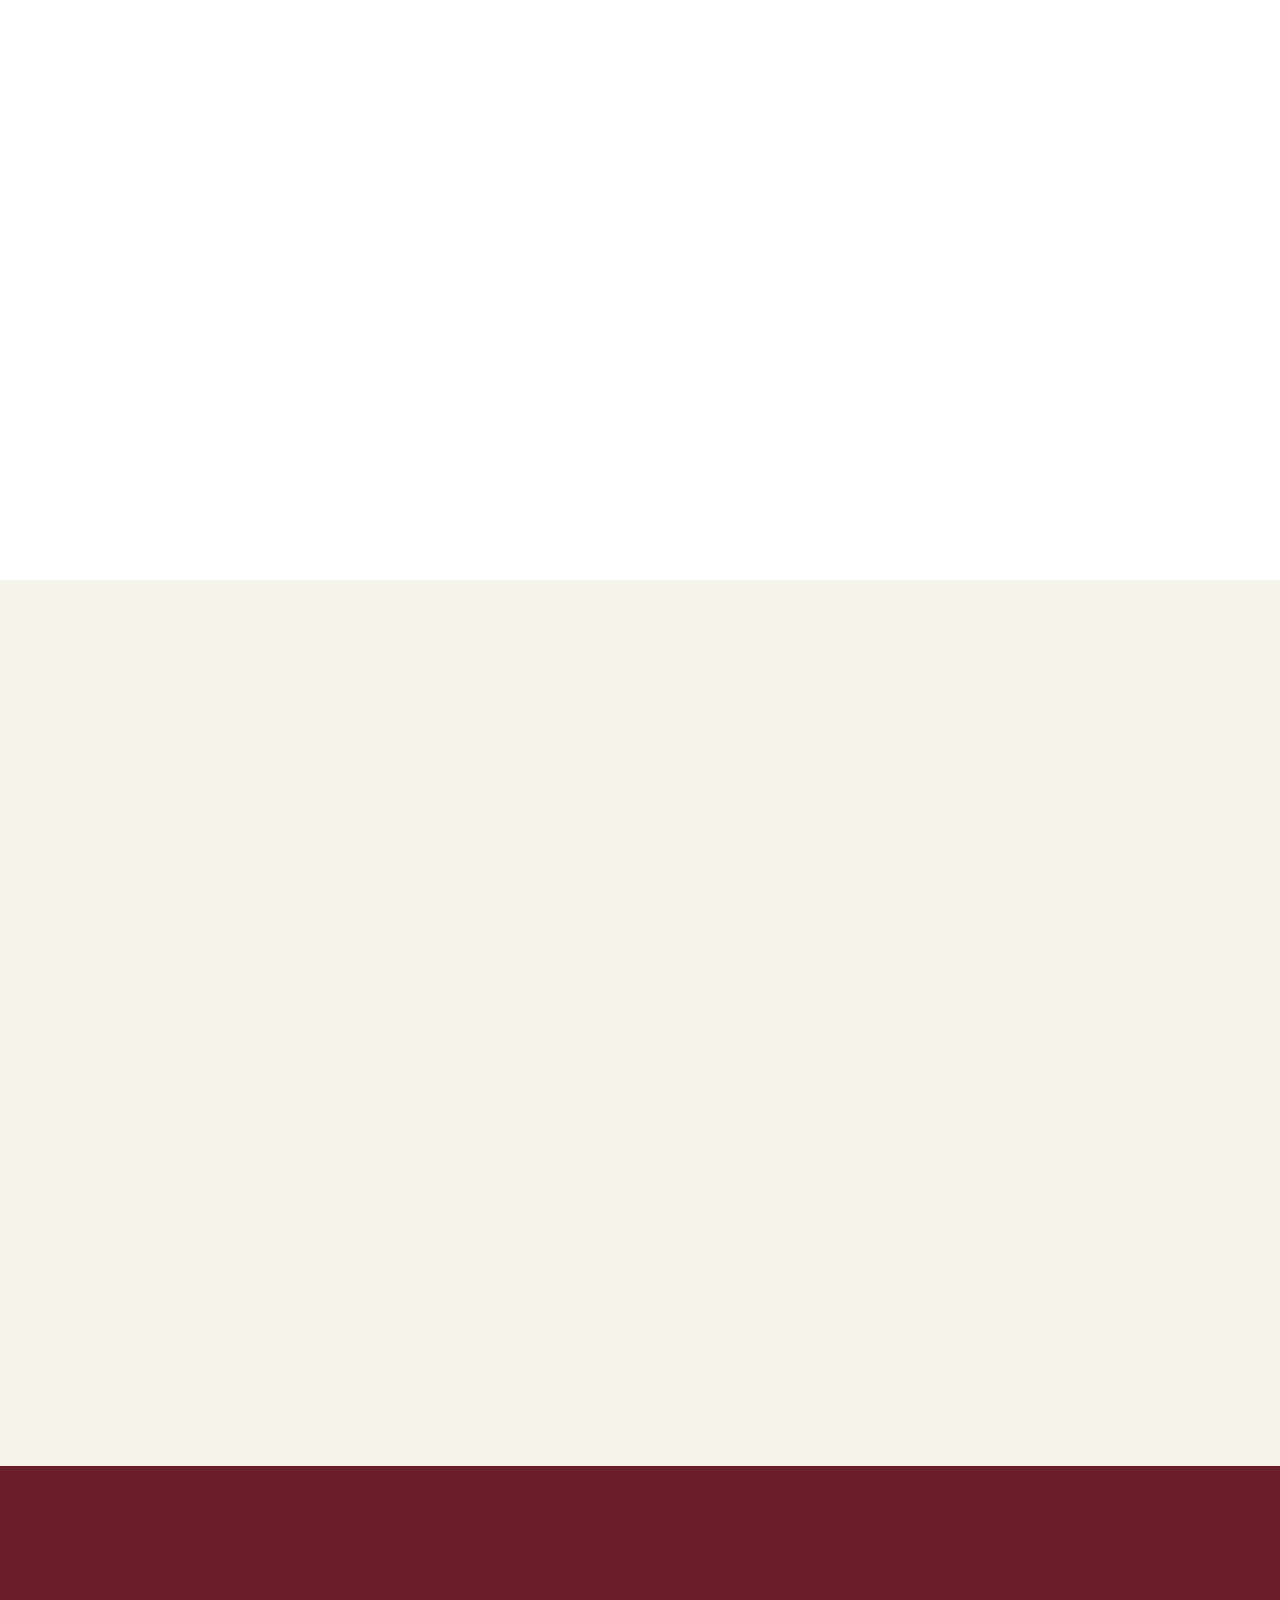
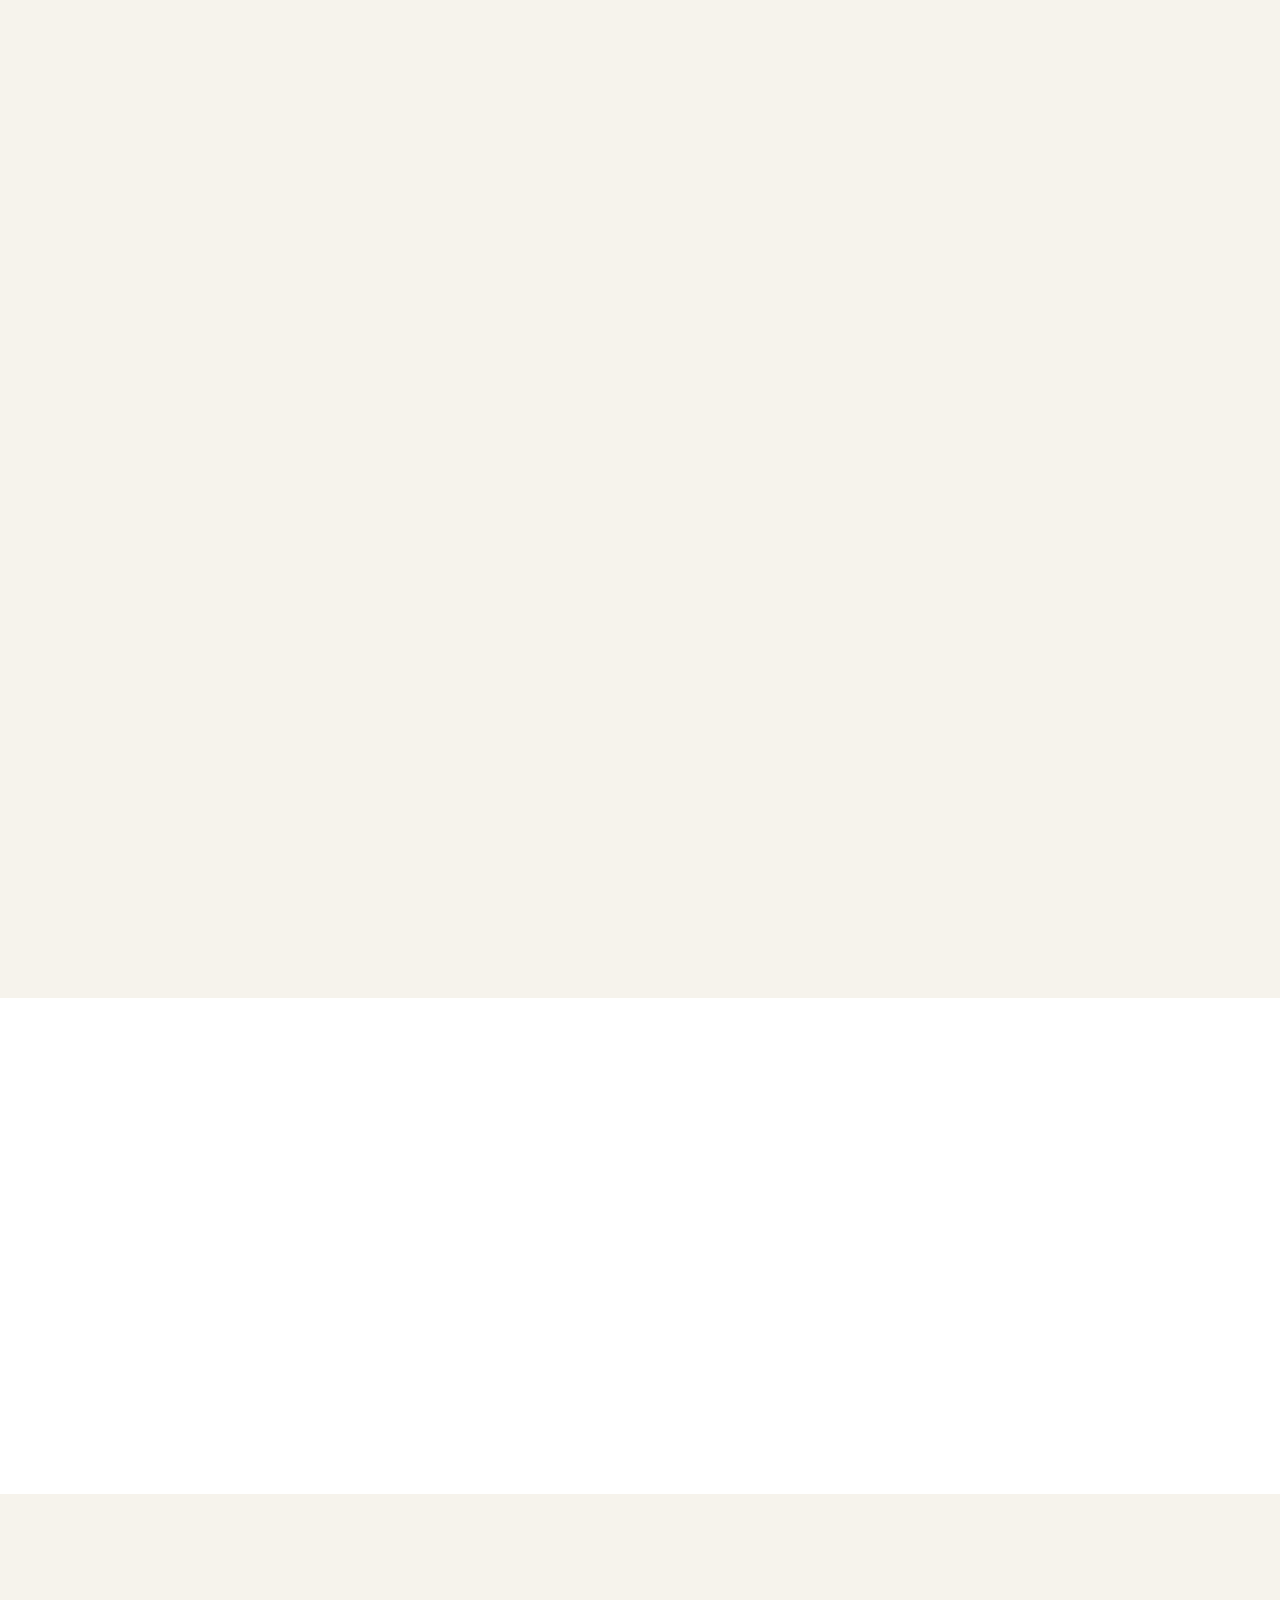
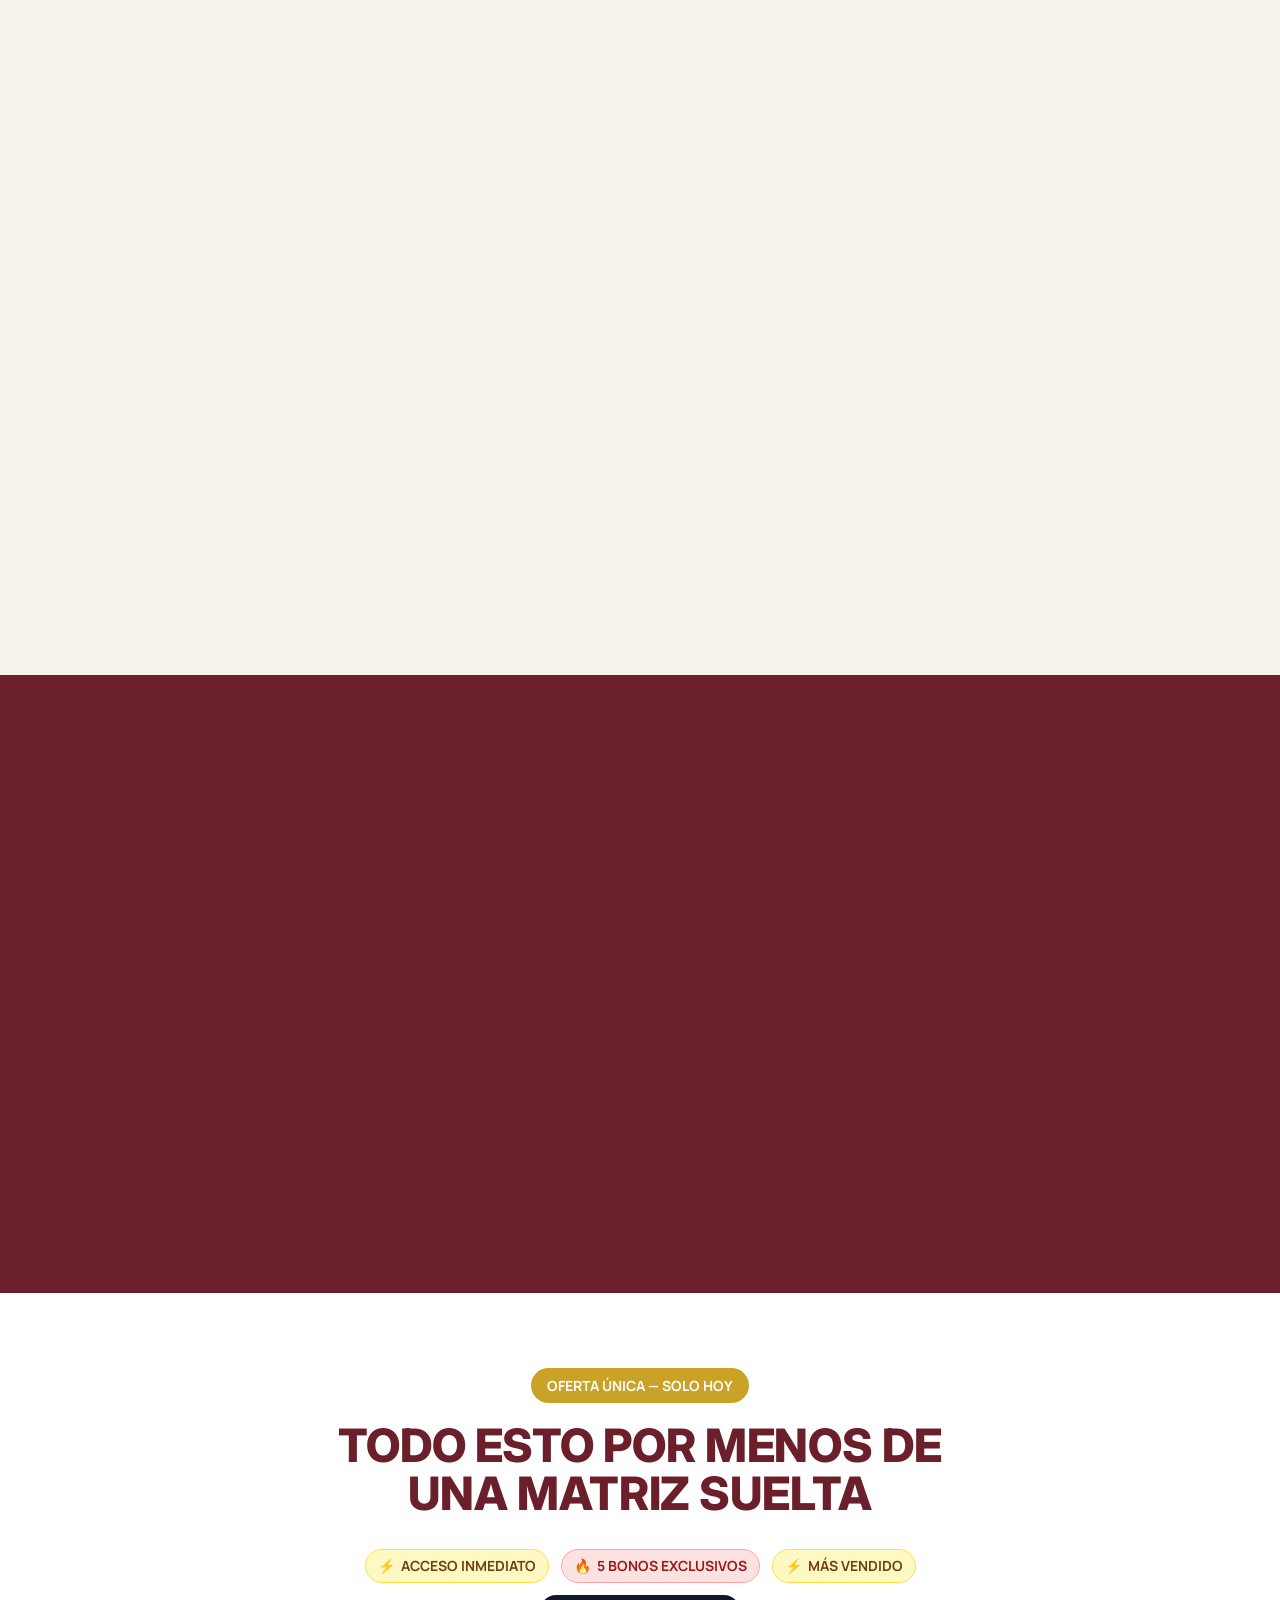
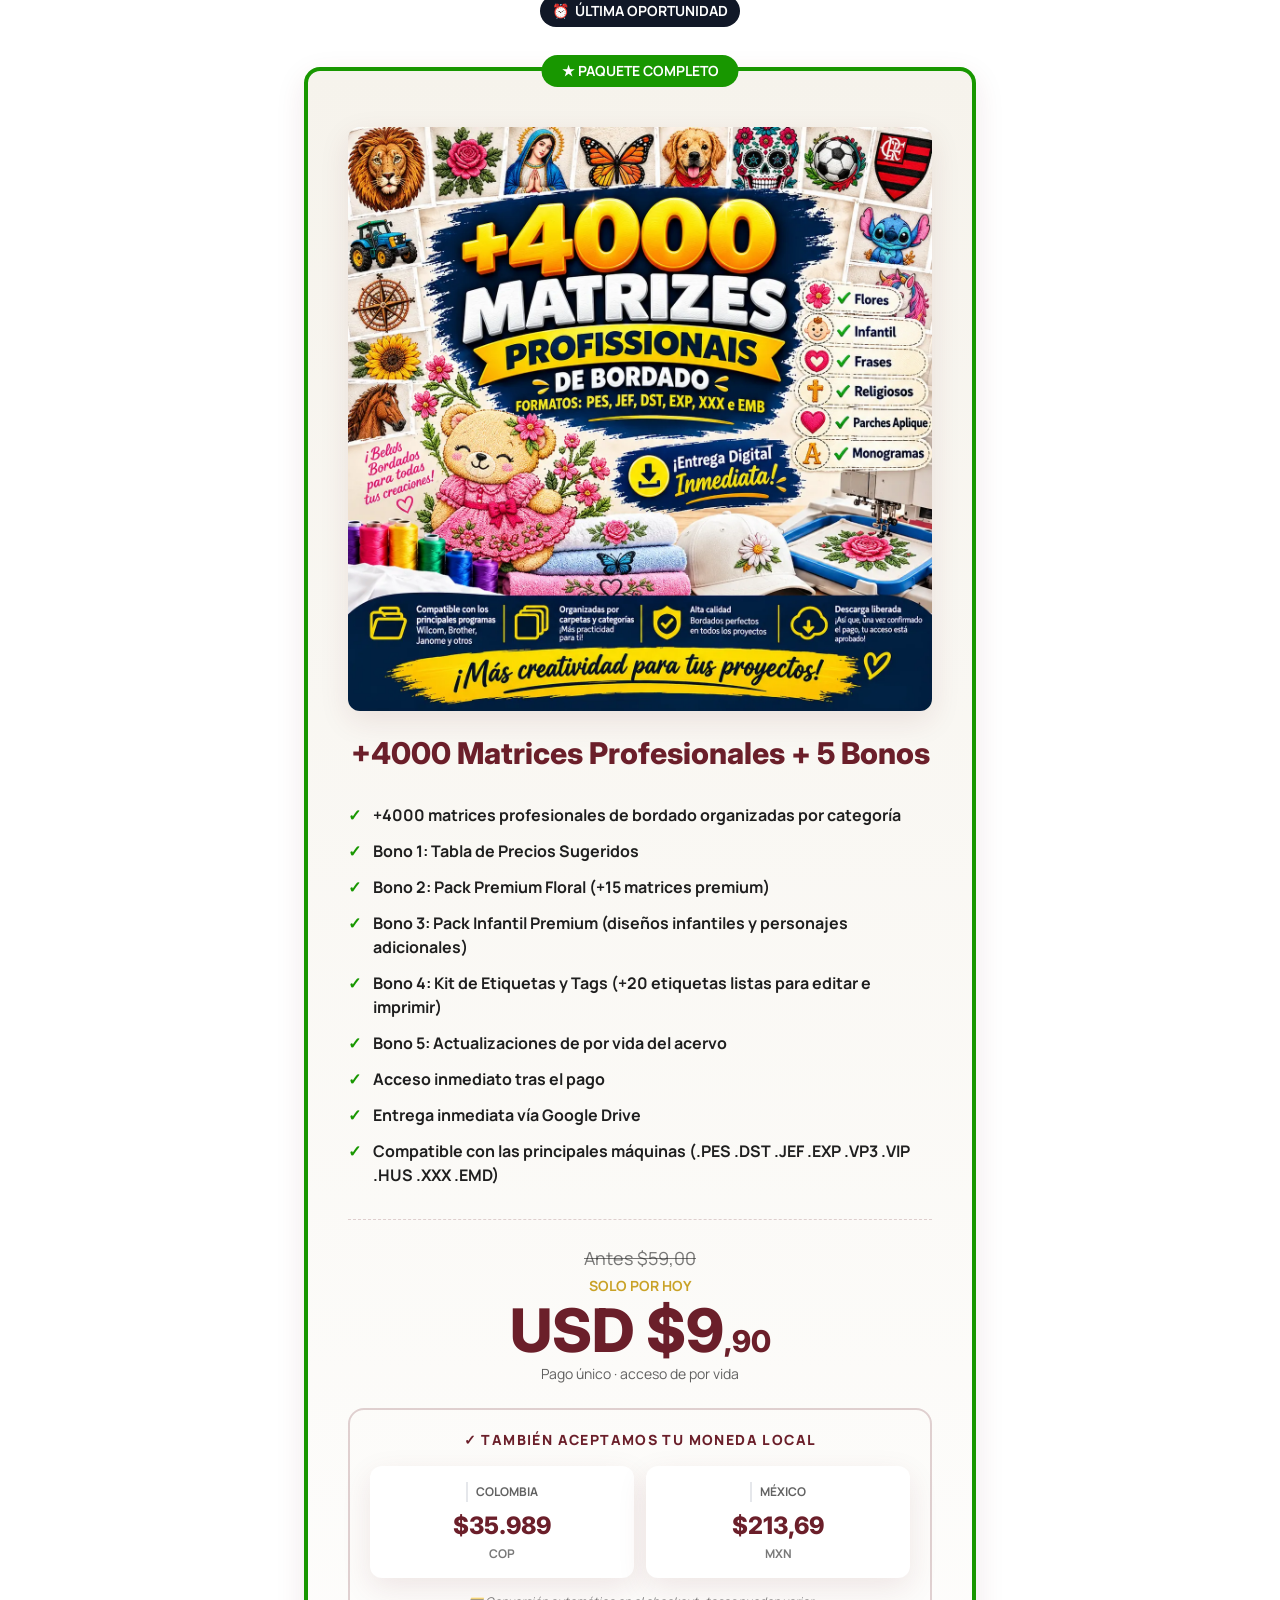
==== commit ed99ebc9: "Padroniza preço em USD $9,90 nas 3 páginas (index, v2-es, coleccion-es) index: $14,90->$9,90 + conve" ====
--- a/index.html
+++ b/index.html
@@ -3,7 +3,7 @@
 <head>
   <meta charset="UTF-8" />
   <meta name="viewport" content="width=device-width, initial-scale=1.0" />
-  <meta name="description" content="+ de 4000 matrices profesionales de bordado listas para bordar en cualquier máquina — floral, infantil, frases, personajes, punto cruz y más. Acceso de por vida desde USD $14,90." />
+  <meta name="description" content="+ de 4000 matrices profesionales de bordado listas para bordar en cualquier máquina — floral, infantil, frases, personajes, punto cruz y más. Acceso de por vida desde USD $9,90." />
   <title>+ de 4000 Matrices Profesionales de Bordado — Listas para Bordar</title>
 
   <!-- Resource hints (performance) -->
@@ -558,7 +558,7 @@
           <p class="text-[#1F1F1F]/60 line-through text-lg">Antes $59,00</p>
           <p class="text-sm uppercase font-bold text-secondary mt-1">Solo por hoy</p>
           <p class="font-heading font-extrabold text-primary text-5xl sm:text-6xl mt-1">
-            USD $14<span class="text-3xl">,90</span>
+            USD $9<span class="text-3xl">,90</span>
           </p>
           <p class="text-sm text-[#1F1F1F]/70 mt-1">Pago único · acceso de por vida</p>
 
@@ -578,7 +578,7 @@
                   </span>
                   <span class="text-xs font-bold text-[#1F1F1F]/70 uppercase tracking-wide">Colombia</span>
                 </div>
-                <p class="font-heading font-extrabold text-primary text-xl sm:text-2xl leading-none">$54.166</p>
+                <p class="font-heading font-extrabold text-primary text-xl sm:text-2xl leading-none">$35.989</p>
                 <p class="text-xs font-bold text-[#1F1F1F]/60 mt-1 tracking-wide">COP</p>
               </div>
 
@@ -592,7 +592,7 @@
                   </span>
                   <span class="text-xs font-bold text-[#1F1F1F]/70 uppercase tracking-wide">México</span>
                 </div>
-                <p class="font-heading font-extrabold text-primary text-xl sm:text-2xl leading-none">$321,61</p>
+                <p class="font-heading font-extrabold text-primary text-xl sm:text-2xl leading-none">$213,69</p>
                 <p class="text-xs font-bold text-[#1F1F1F]/60 mt-1 tracking-wide">MXN</p>
               </div>
             </div>
@@ -862,7 +862,7 @@
 
         <details class="bg-white rounded-xl p-5 shadow-card group">
           <summary class="cursor-pointer font-bold text-primary text-lg flex justify-between items-center">
-            ¿Este precio de USD $14,90 es solo hoy?
+            ¿Este precio de USD $9,90 es solo hoy?
             <span class="text-secondary transition-transform group-open:rotate-45 text-2xl leading-none">+</span>
           </summary>
           <p class="mt-3 text-[#1F1F1F] leading-relaxed">
@@ -893,7 +893,7 @@
       <a id="btn-cta-final" href="#oferta"
          class="cta-pulse inline-block mt-10 bg-success hover:bg-[#137A00] text-white font-bold uppercase
                 rounded-xl px-8 py-5 text-lg sm:text-xl tracking-tightx transition-colors">
-        QUIERO MI ACERVO POR USD $14,90
+        QUIERO MI ACERVO POR USD $9,90
       </a>
 
       <p class="mt-5 text-white/60 text-sm">
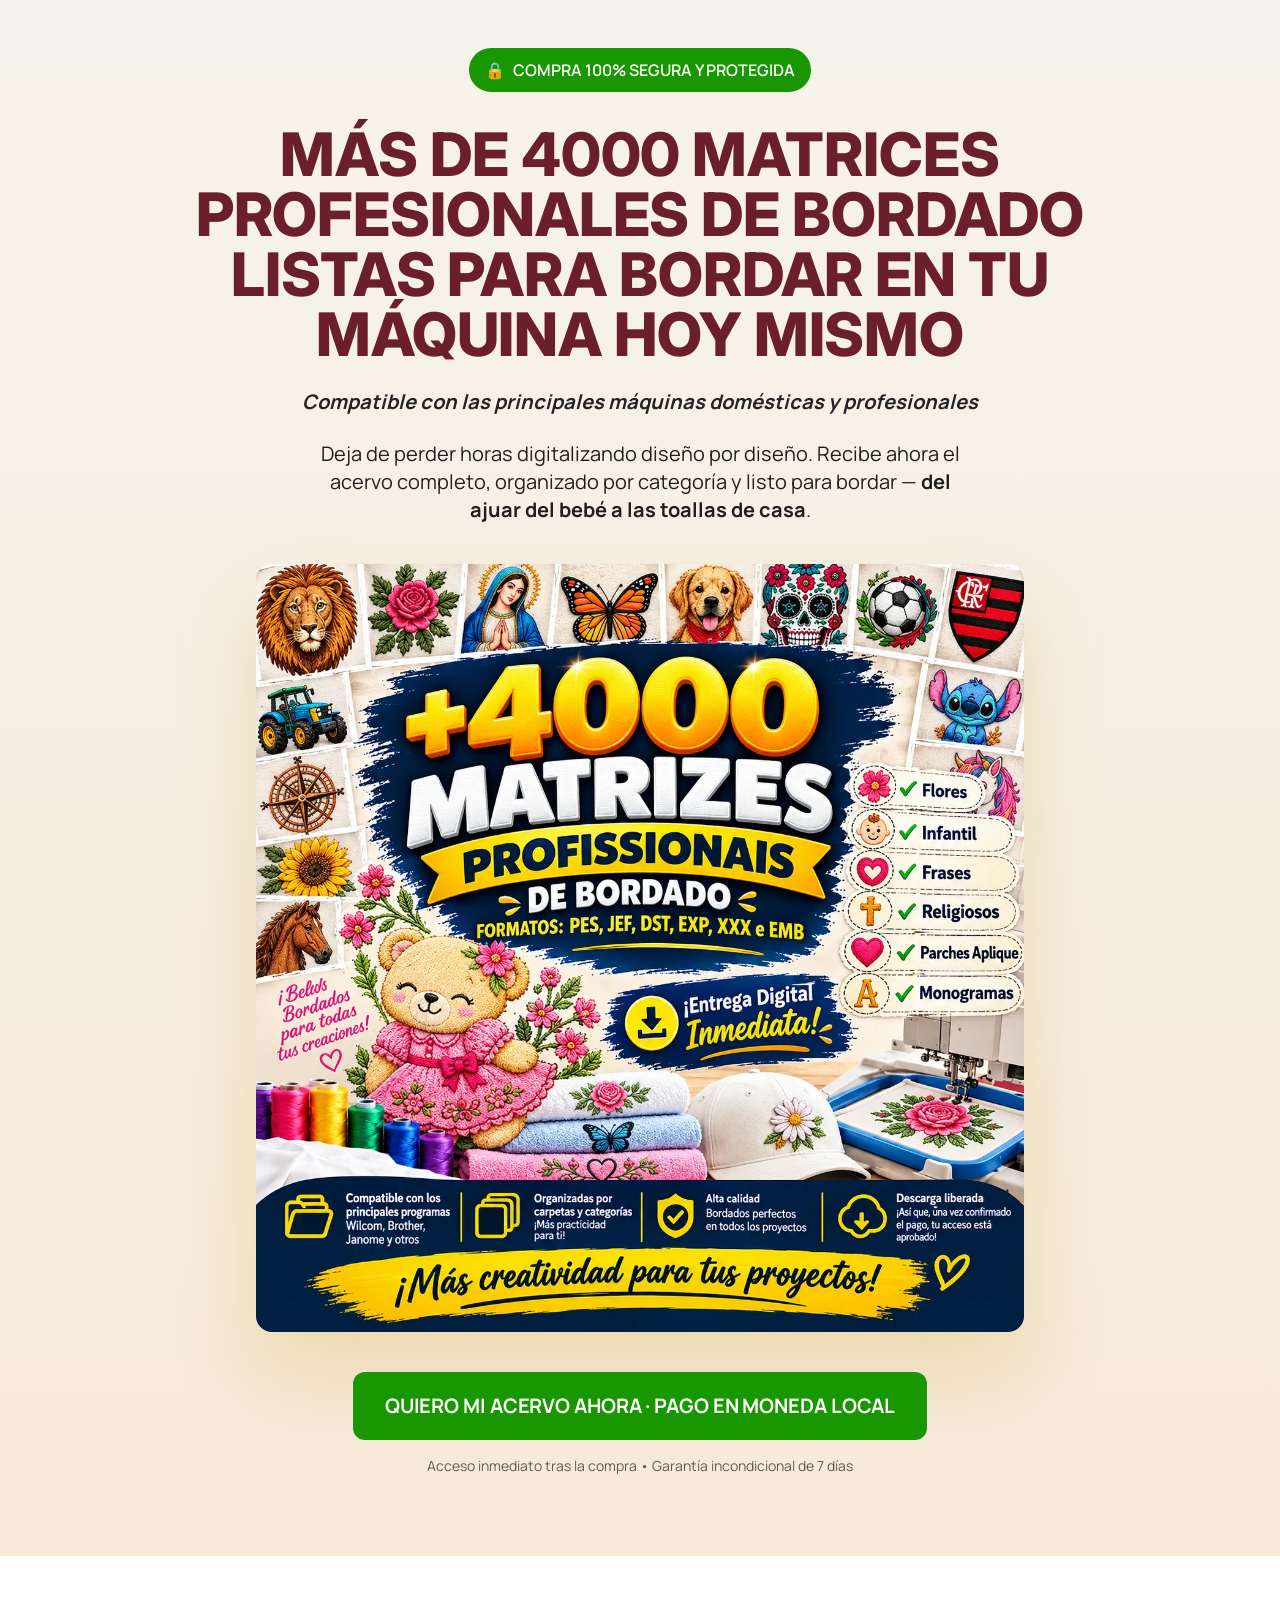
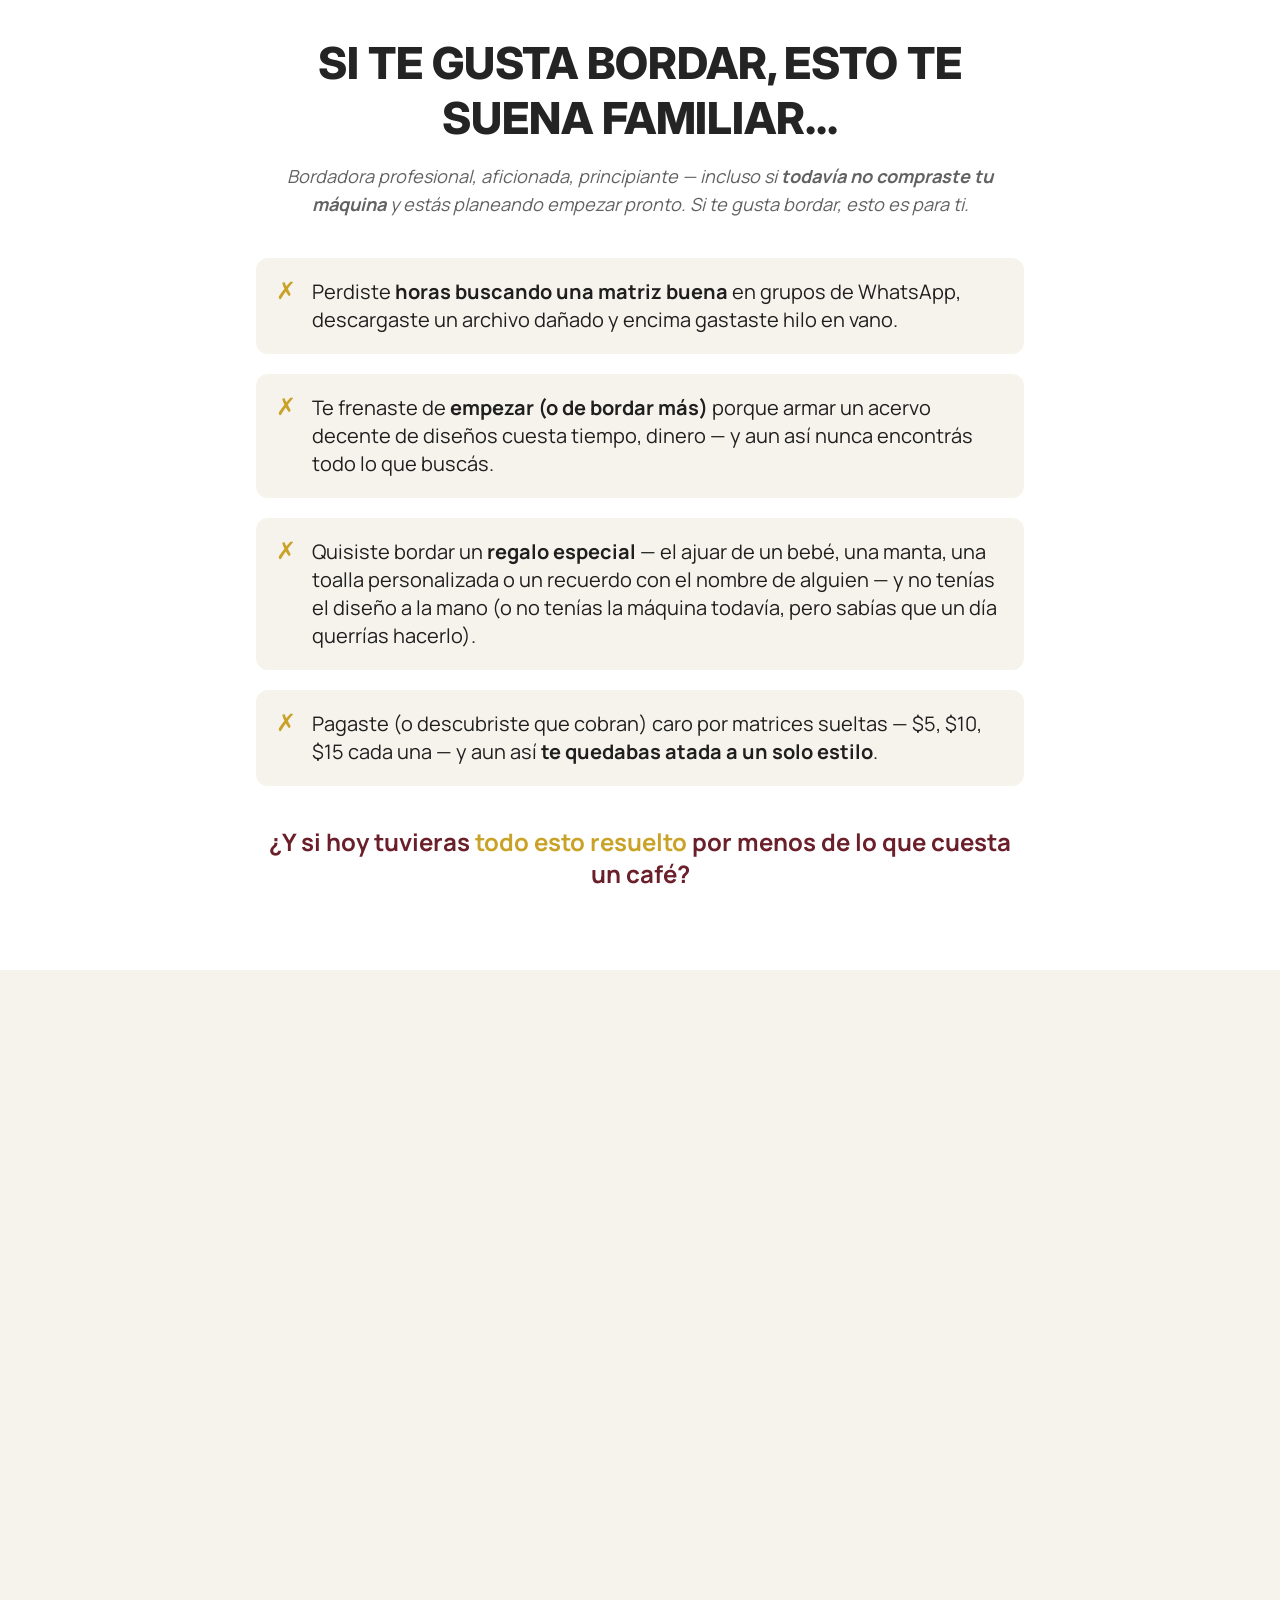
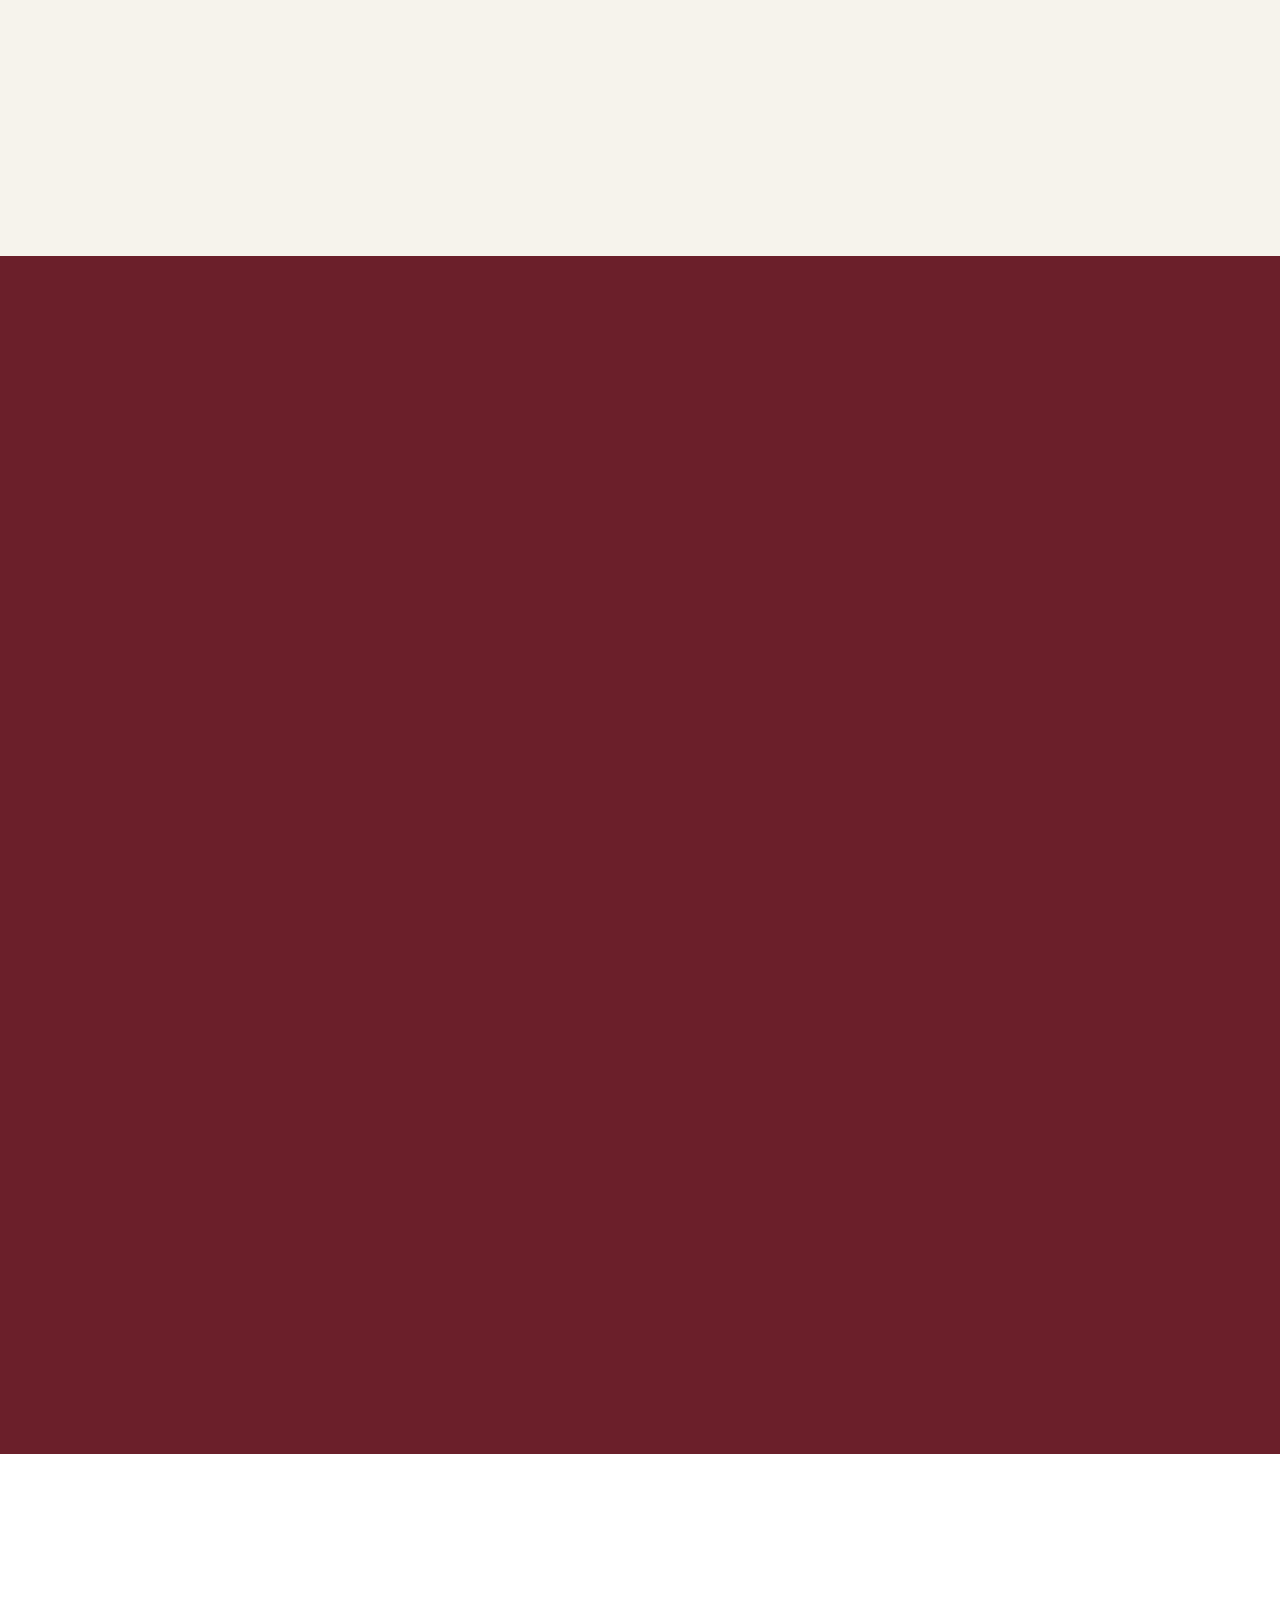
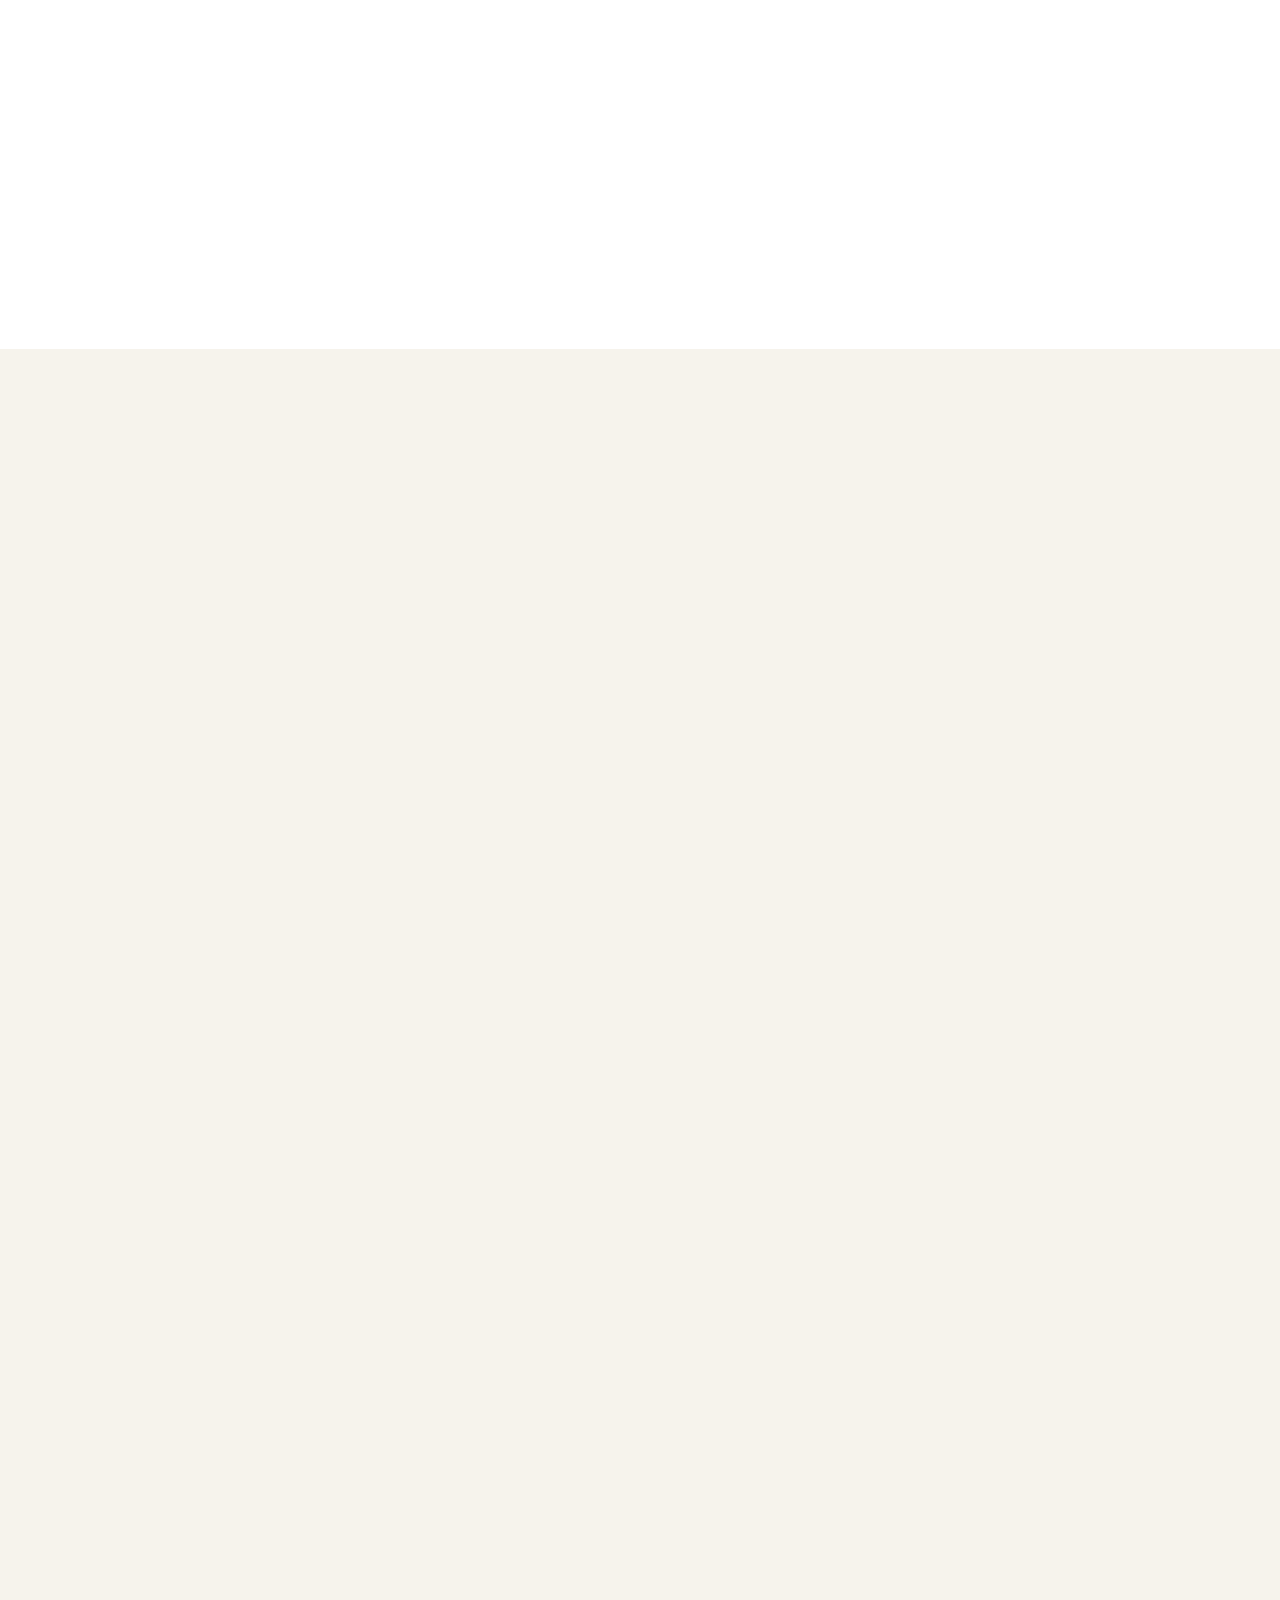
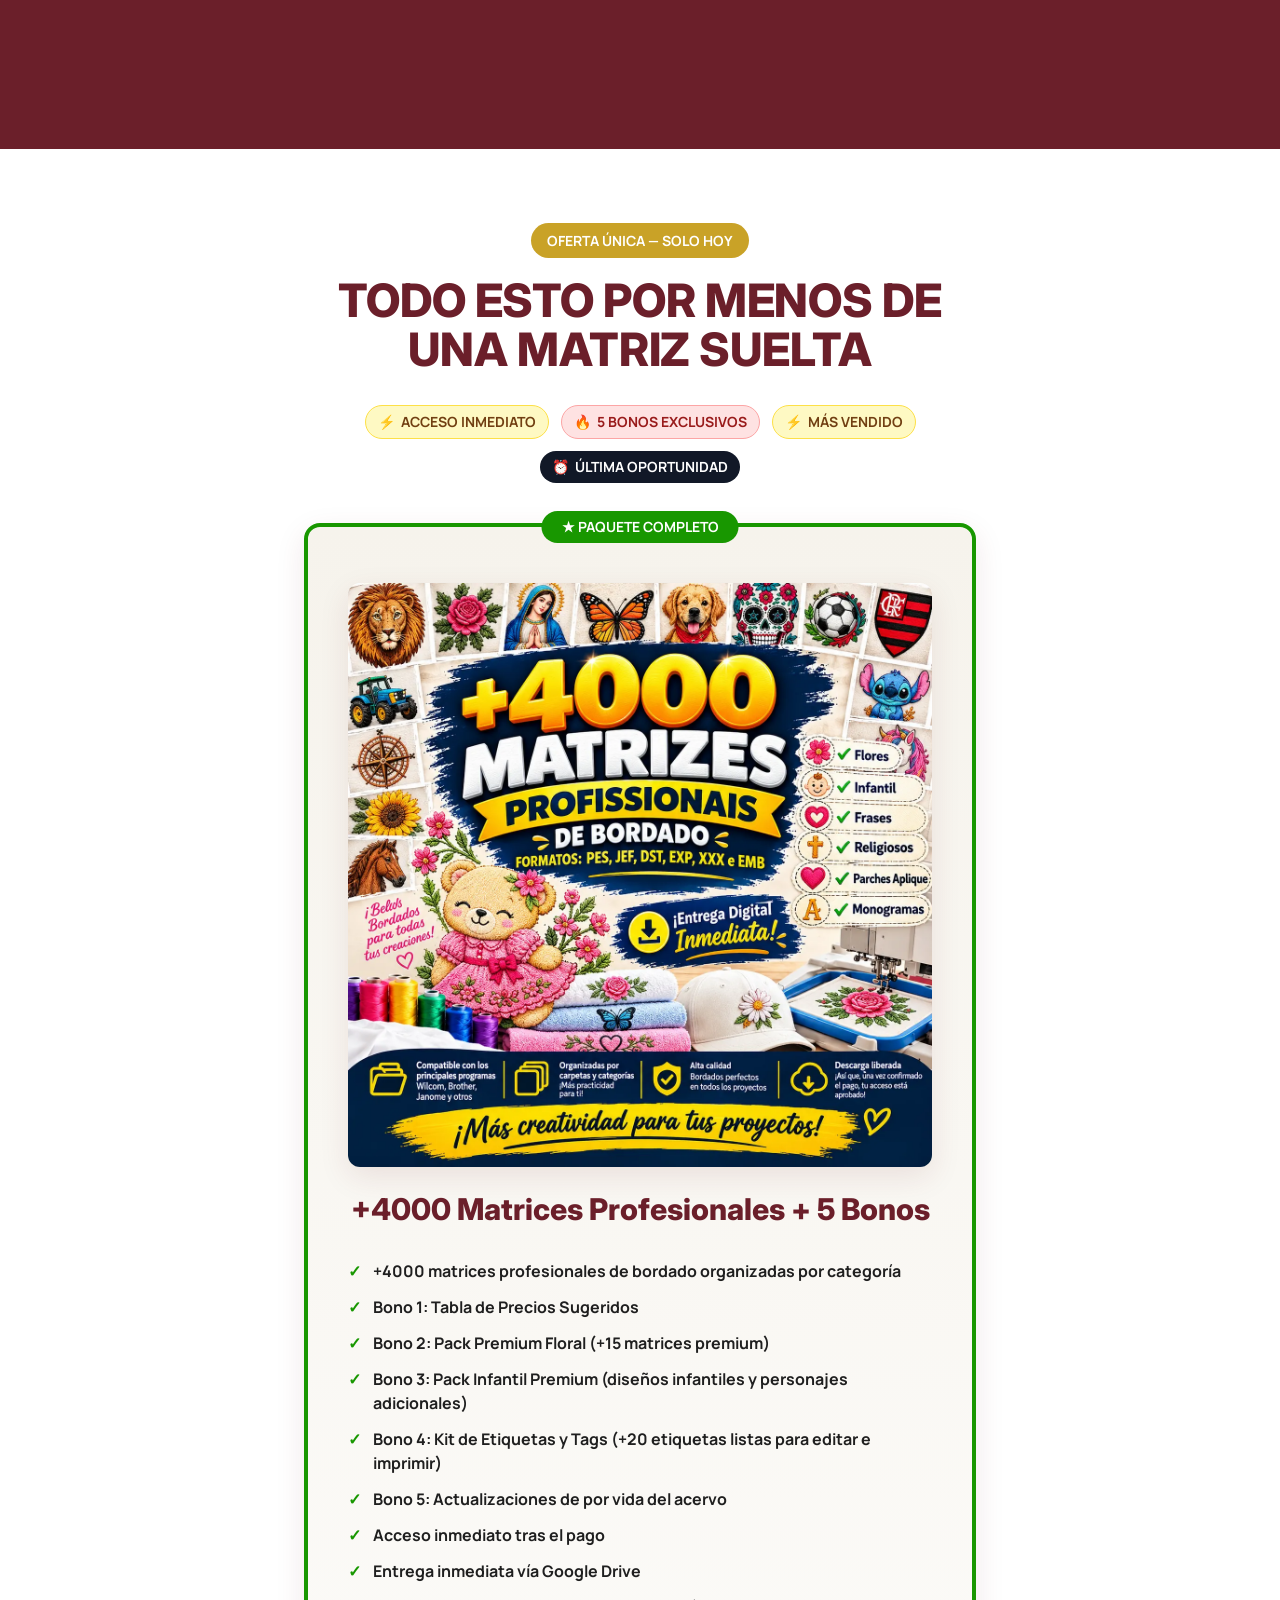
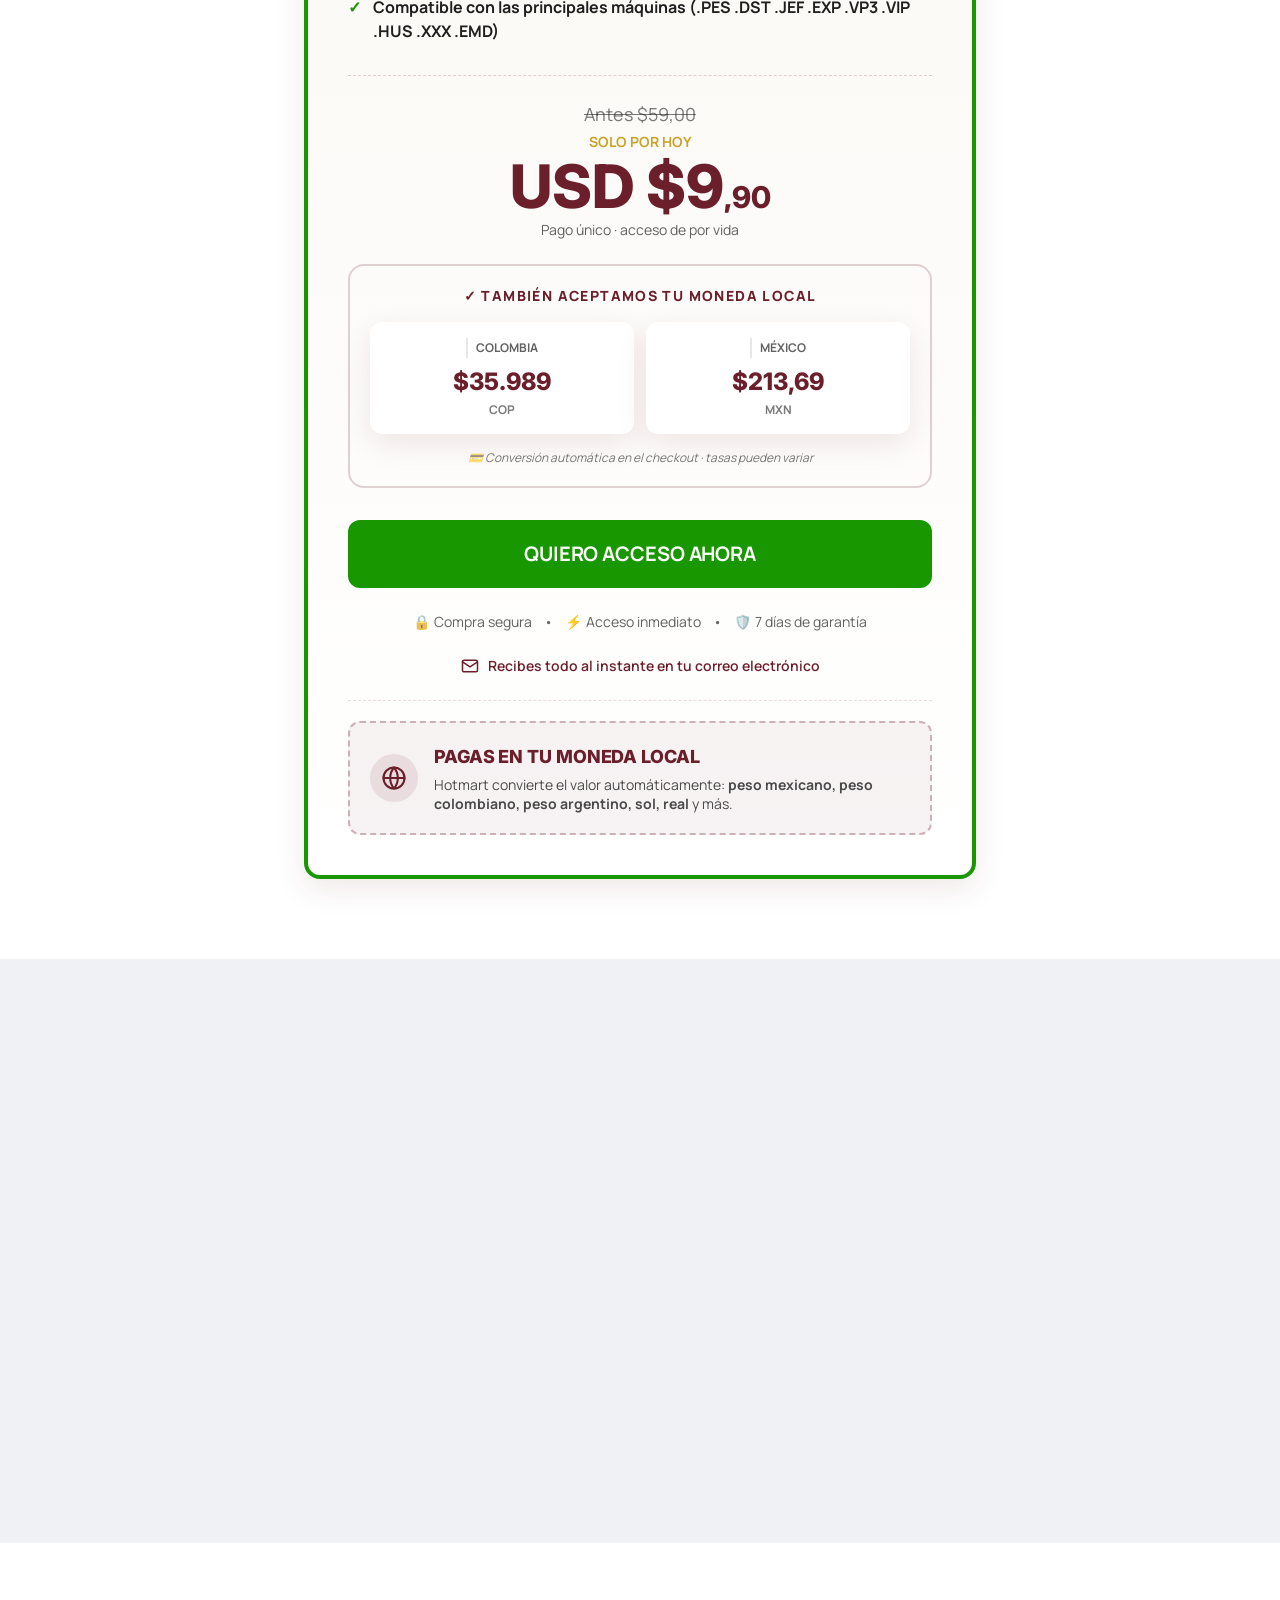
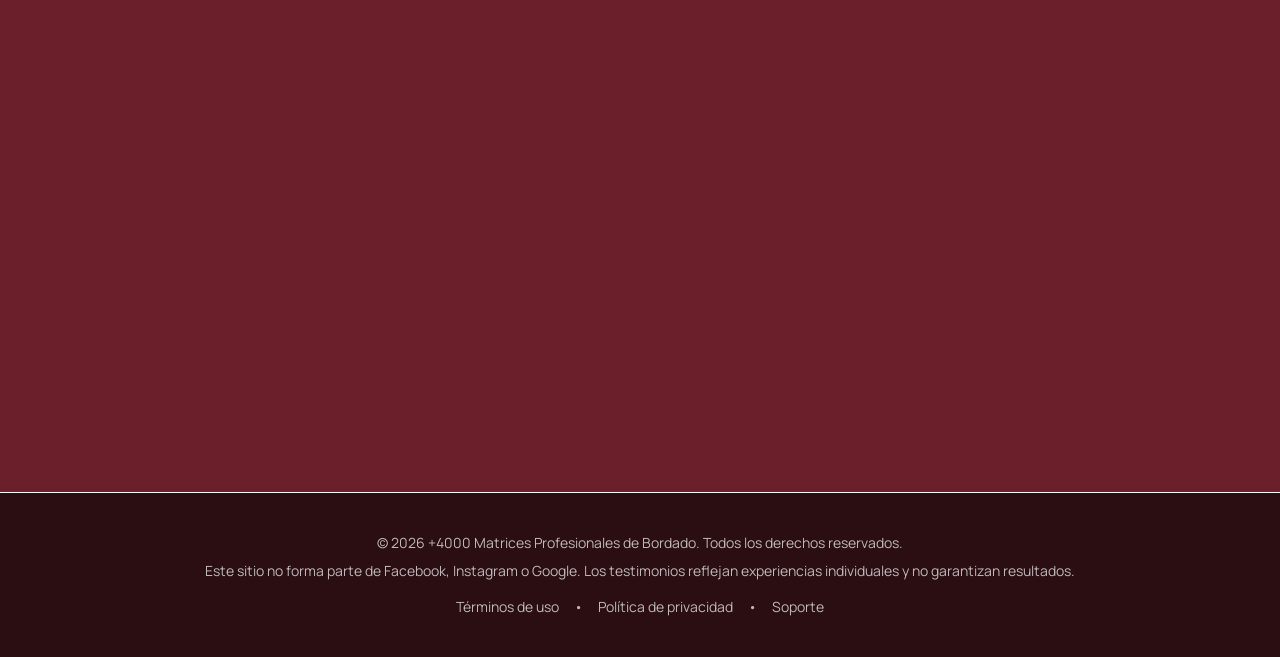
==== commit 61018a16: "index: seção 'Lo que vas a recibir' vira carrossel (estilo Puntada Dulce) e remove seção duplicada T" ====
--- a/index.html
+++ b/index.html
@@ -254,89 +254,20 @@
       </p>
     </div>
 
-    <!-- Grid de catálogos (previews reais das matrices) -->
-    <div class="mt-12 max-w-5xl mx-auto px-5">
-      <div class="grid grid-cols-1 sm:grid-cols-2 md:grid-cols-3 gap-4 sm:gap-6">
-        <picture>
-          <source type="image/avif" srcset="imagens/catalogo-1.avif" />
-          <img src="imagens/catalogo-1.webp" sizes="(max-width: 640px) 90vw, (max-width: 1024px) 45vw, 300px"
-               alt="Matrices de bordado — infantil, marinero, princesa y flores" loading="lazy" decoding="async"
-               width="760" height="826"
-               class="w-full h-auto object-contain bg-white rounded-xl shadow-card border-2 border-white/20" />
-        </picture>
-        <picture>
-          <source type="image/avif" srcset="imagens/catalogo-2.avif" />
-          <img src="imagens/catalogo-2.webp" sizes="(max-width: 640px) 90vw, (max-width: 1024px) 45vw, 300px"
-               alt="Matrices de bordado — flores y ramos" loading="lazy" decoding="async"
-               width="760" height="854"
-               class="w-full h-auto object-contain bg-white rounded-xl shadow-card border-2 border-white/20" />
-        </picture>
-        <picture>
-          <source type="image/avif" srcset="imagens/catalogo-3.avif" />
-          <img src="imagens/catalogo-3.webp" sizes="(max-width: 640px) 90vw, (max-width: 1024px) 45vw, 300px"
-               alt="Matrices de bordado — rosas y arreglos florales" loading="lazy" decoding="async"
-               width="760" height="792"
-               class="w-full h-auto object-contain bg-white rounded-xl shadow-card border-2 border-white/20" />
-        </picture>
-        <picture>
-          <source type="image/avif" srcset="imagens/catalogo-4.avif" />
-          <img src="imagens/catalogo-4.webp" sizes="(max-width: 640px) 90vw, (max-width: 1024px) 45vw, 300px"
-               alt="Matrices de bordado — ositos, conejitos y animalitos" loading="lazy" decoding="async"
-               width="760" height="892"
-               class="w-full h-auto object-contain bg-white rounded-xl shadow-card border-2 border-white/20" />
-        </picture>
-        <picture>
-          <source type="image/avif" srcset="imagens/catalogo-5.avif" />
-          <img src="imagens/catalogo-5.webp" sizes="(max-width: 640px) 90vw, (max-width: 1024px) 45vw, 300px"
-               alt="Matrices de bordado — bebé, trenecitos y barrados" loading="lazy" decoding="async"
-               width="760" height="859"
-               class="w-full h-auto object-contain bg-white rounded-xl shadow-card border-2 border-white/20" />
-        </picture>
-
-        <!-- Tile: y mucho más -->
-        <div class="flex flex-col items-center justify-center text-center rounded-xl border-2 border-dashed border-secondary bg-white/5 p-8">
-          <p class="font-heading font-extrabold text-secondary leading-none text-5xl sm:text-6xl">+3.990</p>
-          <p class="font-heading font-bold text-white uppercase tracking-tightx text-xl mt-2">diseños más</p>
-          <p class="text-white/70 text-sm mt-4 leading-relaxed">
-            Floral · Infantil · Frases y Nombres · Personajes · Punto Cruz · Religioso · Masculino · Mantas · Profesiones · Equipos y mucho más
-          </p>
-        </div>
-      </div>
-    </div>
+    <!-- Carrossel de muestras (designs reales) -->
+    <div class="mt-12 space-y-4">
+      <div class="tmarq"><div class="tmarq-row tmarq-a" style="animation-duration:58s"><div class="tmarq-card"><picture><source type="image/avif" srcset="imagens/muestras/m-01.avif" /><img src="imagens/muestras/m-01.webp" alt="Matriz de bordado — muestra 1" width="360" height="480" loading="lazy" decoding="async" /></picture></div><div class="tmarq-card"><picture><source type="image/avif" srcset="imagens/muestras/m-02.avif" /><img src="imagens/muestras/m-02.webp" alt="Matriz de bordado — muestra 2" width="360" height="480" loading="lazy" decoding="async" /></picture></div><div class="tmarq-card"><picture><source type="image/avif" srcset="imagens/muestras/m-03.avif" /><img src="imagens/muestras/m-03.webp" alt="Matriz de bordado — muestra 3" width="360" height="480" loading="lazy" decoding="async" /></picture></div><div class="tmarq-card"><picture><source type="image/avif" srcset="imagens/muestras/m-04.avif" /><img src="imagens/muestras/m-04.webp" alt="Matriz de bordado — muestra 4" width="360" height="480" loading="lazy" decoding="async" /></picture></div><div class="tmarq-card"><picture><source type="image/avif" srcset="imagens/muestras/m-05.avif" /><img src="imagens/muestras/m-05.webp" alt="Matriz de bordado — muestra 5" width="360" height="480" loading="lazy" decoding="async" /></picture></div><div class="tmarq-card"><picture><source type="image/avif" srcset="imagens/muestras/m-06.avif" /><img src="imagens/muestras/m-06.webp" alt="Matriz de bordado — muestra 6" width="360" height="480" loading="lazy" decoding="async" /></picture></div><div class="tmarq-card"><picture><source type="image/avif" srcset="imagens/muestras/m-07.avif" /><img src="imagens/muestras/m-07.webp" alt="Matriz de bordado — muestra 7" width="360" height="480" loading="lazy" decoding="async" /></picture></div><div class="tmarq-card"><picture><source type="image/avif" srcset="imagens/muestras/m-08.avif" /><img src="imagens/muestras/m-08.webp" alt="Matriz de bordado — muestra 8" width="360" height="480" loading="lazy" decoding="async" /></picture></div><div class="tmarq-card"><picture><source type="image/avif" srcset="imagens/muestras/m-09.avif" /><img src="imagens/muestras/m-09.webp" alt="Matriz de bordado — muestra 9" width="360" height="480" loading="lazy" decoding="async" /></picture></div><div class="tmarq-card"><picture><source type="image/avif" srcset="imagens/muestras/m-10.avif" /><img src="imagens/muestras/m-10.webp" alt="Matriz de bordado — muestra 10" width="360" height="480" loading="lazy" decoding="async" /></picture></div><div class="tmarq-card"><picture><source type="image/avif" srcset="imagens/muestras/m-11.avif" /><img src="imagens/muestras/m-11.webp" alt="Matriz de bordado — muestra 11" width="360" height="480" loading="lazy" decoding="async" /></picture></div><div class="tmarq-card"><picture><source type="image/avif" srcset="imagens/muestras/m-12.avif" /><img src="imagens/muestras/m-12.webp" alt="Matriz de bordado — muestra 12" width="360" height="480" loading="lazy" decoding="async" /></picture></div><div class="tmarq-card"><picture><source type="image/avif" srcset="imagens/muestras/m-01.avif" /><img src="imagens/muestras/m-01.webp" alt="Matriz de bordado — muestra 1" width="360" height="480" loading="lazy" decoding="async" /></picture></div><div class="tmarq-card"><picture><source type="image/avif" srcset="imagens/muestras/m-02.avif" /><img src="imagens/muestras/m-02.webp" alt="Matriz de bordado — muestra 2" width="360" height="480" loading="lazy" decoding="async" /></picture></div><div class="tmarq-card"><picture><source type="image/avif" srcset="imagens/muestras/m-03.avif" /><img src="imagens/muestras/m-03.webp" alt="Matriz de bordado — muestra 3" width="360" height="480" loading="lazy" decoding="async" /></picture></div><div class="tmarq-card"><picture><source type="image/avif" srcset="imagens/muestras/m-04.avif" /><img src="imagens/muestras/m-04.webp" alt="Matriz de bordado — muestra 4" width="360" height="480" loading="lazy" decoding="async" /></picture></div><div class="tmarq-card"><picture><source type="image/avif" srcset="imagens/muestras/m-05.avif" /><img src="imagens/muestras/m-05.webp" alt="Matriz de bordado — muestra 5" width="360" height="480" loading="lazy" decoding="async" /></picture></div><div class="tmarq-card"><picture><source type="image/avif" srcset="imagens/muestras/m-06.avif" /><img src="imagens/muestras/m-06.webp" alt="Matriz de bordado — muestra 6" width="360" height="480" loading="lazy" decoding="async" /></picture></div><div class="tmarq-card"><picture><source type="image/avif" srcset="imagens/muestras/m-07.avif" /><img src="imagens/muestras/m-07.webp" alt="Matriz de bordado — muestra 7" width="360" height="480" loading="lazy" decoding="async" /></picture></div><div class="tmarq-card"><picture><source type="image/avif" srcset="imagens/muestras/m-08.avif" /><img src="imagens/muestras/m-08.webp" alt="Matriz de bordado — muestra 8" width="360" height="480" loading="lazy" decoding="async" /></picture></div><div class="tmarq-card"><picture><source type="image/avif" srcset="imagens/muestras/m-09.avif" /><img src="imagens/muestras/m-09.webp" alt="Matriz de bordado — muestra 9" width="360" height="480" loading="lazy" decoding="async" /></picture></div><div class="tmarq-card"><picture><source type="image/avif" srcset="imagens/muestras/m-10.avif" /><img src="imagens/muestras/m-10.webp" alt="Matriz de bordado — muestra 10" width="360" height="480" loading="lazy" decoding="async" /></picture></div><div class="tmarq-card"><picture><source type="image/avif" srcset="imagens/muestras/m-11.avif" /><img src="imagens/muestras/m-11.webp" alt="Matriz de bordado — muestra 11" width="360" height="480" loading="lazy" decoding="async" /></picture></div><div class="tmarq-card"><picture><source type="image/avif" srcset="imagens/muestras/m-12.avif" /><img src="imagens/muestras/m-12.webp" alt="Matriz de bordado — muestra 12" width="360" height="480" loading="lazy" decoding="async" /></picture></div></div></div>
+      <div class="tmarq"><div class="tmarq-row tmarq-b" style="animation-duration:54s"><div class="tmarq-card"><picture><source type="image/avif" srcset="imagens/muestras/m-13.avif" /><img src="imagens/muestras/m-13.webp" alt="Matriz de bordado — muestra 13" width="360" height="480" loading="lazy" decoding="async" /></picture></div><div class="tmarq-card"><picture><source type="image/avif" srcset="imagens/muestras/m-14.avif" /><img src="imagens/muestras/m-14.webp" alt="Matriz de bordado — muestra 14" width="360" height="480" loading="lazy" decoding="async" /></picture></div><div class="tmarq-card"><picture><source type="image/avif" srcset="imagens/muestras/m-15.avif" /><img src="imagens/muestras/m-15.webp" alt="Matriz de bordado — muestra 15" width="360" height="480" loading="lazy" decoding="async" /></picture></div><div class="tmarq-card"><picture><source type="image/avif" srcset="imagens/muestras/m-16.avif" /><img src="imagens/muestras/m-16.webp" alt="Matriz de bordado — muestra 16" width="360" height="480" loading="lazy" decoding="async" /></picture></div><div class="tmarq-card"><picture><source type="image/avif" srcset="imagens/muestras/m-17.avif" /><img src="imagens/muestras/m-17.webp" alt="Matriz de bordado — muestra 17" width="360" height="480" loading="lazy" decoding="async" /></picture></div><div class="tmarq-card"><picture><source type="image/avif" srcset="imagens/muestras/m-18.avif" /><img src="imagens/muestras/m-18.webp" alt="Matriz de bordado — muestra 18" width="360" height="480" loading="lazy" decoding="async" /></picture></div><div class="tmarq-card"><picture><source type="image/avif" srcset="imagens/muestras/m-19.avif" /><img src="imagens/muestras/m-19.webp" alt="Matriz de bordado — muestra 19" width="360" height="480" loading="lazy" decoding="async" /></picture></div><div class="tmarq-card"><picture><source type="image/avif" srcset="imagens/muestras/m-20.avif" /><img src="imagens/muestras/m-20.webp" alt="Matriz de bordado — muestra 20" width="360" height="480" loading="lazy" decoding="async" /></picture></div><div class="tmarq-card"><picture><source type="image/avif" srcset="imagens/muestras/m-21.avif" /><img src="imagens/muestras/m-21.webp" alt="Matriz de bordado — muestra 21" width="360" height="480" loading="lazy" decoding="async" /></picture></div><div class="tmarq-card"><picture><source type="image/avif" srcset="imagens/muestras/m-22.avif" /><img src="imagens/muestras/m-22.webp" alt="Matriz de bordado — muestra 22" width="360" height="480" loading="lazy" decoding="async" /></picture></div><div class="tmarq-card"><picture><source type="image/avif" srcset="imagens/muestras/m-23.avif" /><img src="imagens/muestras/m-23.webp" alt="Matriz de bordado — muestra 23" width="360" height="480" loading="lazy" decoding="async" /></picture></div><div class="tmarq-card"><picture><source type="image/avif" srcset="imagens/muestras/m-24.avif" /><img src="imagens/muestras/m-24.webp" alt="Matriz de bordado — muestra 24" width="360" height="480" loading="lazy" decoding="async" /></picture></div><div class="tmarq-card"><picture><source type="image/avif" srcset="imagens/muestras/m-13.avif" /><img src="imagens/muestras/m-13.webp" alt="Matriz de bordado — muestra 13" width="360" height="480" loading="lazy" decoding="async" /></picture></div><div class="tmarq-card"><picture><source type="image/avif" srcset="imagens/muestras/m-14.avif" /><img src="imagens/muestras/m-14.webp" alt="Matriz de bordado — muestra 14" width="360" height="480" loading="lazy" decoding="async" /></picture></div><div class="tmarq-card"><picture><source type="image/avif" srcset="imagens/muestras/m-15.avif" /><img src="imagens/muestras/m-15.webp" alt="Matriz de bordado — muestra 15" width="360" height="480" loading="lazy" decoding="async" /></picture></div><div class="tmarq-card"><picture><source type="image/avif" srcset="imagens/muestras/m-16.avif" /><img src="imagens/muestras/m-16.webp" alt="Matriz de bordado — muestra 16" width="360" height="480" loading="lazy" decoding="async" /></picture></div><div class="tmarq-card"><picture><source type="image/avif" srcset="imagens/muestras/m-17.avif" /><img src="imagens/muestras/m-17.webp" alt="Matriz de bordado — muestra 17" width="360" height="480" loading="lazy" decoding="async" /></picture></div><div class="tmarq-card"><picture><source type="image/avif" srcset="imagens/muestras/m-18.avif" /><img src="imagens/muestras/m-18.webp" alt="Matriz de bordado — muestra 18" width="360" height="480" loading="lazy" decoding="async" /></picture></div><div class="tmarq-card"><picture><source type="image/avif" srcset="imagens/muestras/m-19.avif" /><img src="imagens/muestras/m-19.webp" alt="Matriz de bordado — muestra 19" width="360" height="480" loading="lazy" decoding="async" /></picture></div><div class="tmarq-card"><picture><source type="image/avif" srcset="imagens/muestras/m-20.avif" /><img src="imagens/muestras/m-20.webp" alt="Matriz de bordado — muestra 20" width="360" height="480" loading="lazy" decoding="async" /></picture></div><div class="tmarq-card"><picture><source type="image/avif" srcset="imagens/muestras/m-21.avif" /><img src="imagens/muestras/m-21.webp" alt="Matriz de bordado — muestra 21" width="360" height="480" loading="lazy" decoding="async" /></picture></div><div class="tmarq-card"><picture><source type="image/avif" srcset="imagens/muestras/m-22.avif" /><img src="imagens/muestras/m-22.webp" alt="Matriz de bordado — muestra 22" width="360" height="480" loading="lazy" decoding="async" /></picture></div><div class="tmarq-card"><picture><source type="image/avif" srcset="imagens/muestras/m-23.avif" /><img src="imagens/muestras/m-23.webp" alt="Matriz de bordado — muestra 23" width="360" height="480" loading="lazy" decoding="async" /></picture></div><div class="tmarq-card"><picture><source type="image/avif" srcset="imagens/muestras/m-24.avif" /><img src="imagens/muestras/m-24.webp" alt="Matriz de bordado — muestra 24" width="360" height="480" loading="lazy" decoding="async" /></picture></div></div></div>
+    </div>
+    <p class="text-center text-white/80 text-base sm:text-lg mt-8 px-5 max-w-3xl mx-auto">
+      <span class="text-secondary font-heading font-extrabold">+3.990 diseños más</span> — Floral · Infantil · Frases y Nombres · Personajes · Punto Cruz · Religioso · Masculino · Mantas · Equipos y mucho más
+    </p>
 
     <div class="text-center mt-12 px-5">
       <a href="#oferta"
          class="inline-block bg-secondary hover:bg-[#E14C3A] text-white font-bold uppercase
                 rounded-xl px-8 py-4 text-lg transition-colors">
         QUIERO EL ACERVO COMPLETO
-      </a>
-    </div>
-  </section>
-
-
-  <!-- ===================== CARROSSEL DE MUESTRAS ===================== -->
-  <section class="bg-cream py-16 overflow-hidden">
-    <div class="max-w-6xl mx-auto text-center px-5">
-      <span class="text-secondary font-bold uppercase tracking-widest text-sm">Muestras reales</span>
-      <h2 class="font-heading font-extrabold uppercase text-primary tracking-tightx mt-3
-                 text-[28px] sm:text-[38px] md:text-[46px] leading-[1.05]">
-        Algunas de las matrices que vas a recibir
-      </h2>
-      <p class="mt-5 text-lg text-[#1F1F1F]/80">
-        Diseños infantiles, bebés, personajes y mucho más — listos para abrir y bordar.
-      </p>
-    </div>
-
-    <div class="mt-10 space-y-4">
-      <div class="tmarq"><div class="tmarq-row tmarq-a" style="animation-duration:58s"><div class="tmarq-card"><picture><source type="image/avif" srcset="imagens/muestras/m-01.avif" /><img src="imagens/muestras/m-01.webp" alt="Matriz de bordado infantil — muestra 1" width="360" height="480" loading="lazy" decoding="async" /></picture></div><div class="tmarq-card"><picture><source type="image/avif" srcset="imagens/muestras/m-02.avif" /><img src="imagens/muestras/m-02.webp" alt="Matriz de bordado infantil — muestra 2" width="360" height="480" loading="lazy" decoding="async" /></picture></div><div class="tmarq-card"><picture><source type="image/avif" srcset="imagens/muestras/m-03.avif" /><img src="imagens/muestras/m-03.webp" alt="Matriz de bordado infantil — muestra 3" width="360" height="480" loading="lazy" decoding="async" /></picture></div><div class="tmarq-card"><picture><source type="image/avif" srcset="imagens/muestras/m-04.avif" /><img src="imagens/muestras/m-04.webp" alt="Matriz de bordado infantil — muestra 4" width="360" height="480" loading="lazy" decoding="async" /></picture></div><div class="tmarq-card"><picture><source type="image/avif" srcset="imagens/muestras/m-05.avif" /><img src="imagens/muestras/m-05.webp" alt="Matriz de bordado infantil — muestra 5" width="360" height="480" loading="lazy" decoding="async" /></picture></div><div class="tmarq-card"><picture><source type="image/avif" srcset="imagens/muestras/m-06.avif" /><img src="imagens/muestras/m-06.webp" alt="Matriz de bordado infantil — muestra 6" width="360" height="480" loading="lazy" decoding="async" /></picture></div><div class="tmarq-card"><picture><source type="image/avif" srcset="imagens/muestras/m-01.avif" /><img src="imagens/muestras/m-01.webp" alt="Matriz de bordado infantil — muestra 1" width="360" height="480" loading="lazy" decoding="async" /></picture></div><div class="tmarq-card"><picture><source type="image/avif" srcset="imagens/muestras/m-02.avif" /><img src="imagens/muestras/m-02.webp" alt="Matriz de bordado infantil — muestra 2" width="360" height="480" loading="lazy" decoding="async" /></picture></div><div class="tmarq-card"><picture><source type="image/avif" srcset="imagens/muestras/m-03.avif" /><img src="imagens/muestras/m-03.webp" alt="Matriz de bordado infantil — muestra 3" width="360" height="480" loading="lazy" decoding="async" /></picture></div><div class="tmarq-card"><picture><source type="image/avif" srcset="imagens/muestras/m-04.avif" /><img src="imagens/muestras/m-04.webp" alt="Matriz de bordado infantil — muestra 4" width="360" height="480" loading="lazy" decoding="async" /></picture></div><div class="tmarq-card"><picture><source type="image/avif" srcset="imagens/muestras/m-05.avif" /><img src="imagens/muestras/m-05.webp" alt="Matriz de bordado infantil — muestra 5" width="360" height="480" loading="lazy" decoding="async" /></picture></div><div class="tmarq-card"><picture><source type="image/avif" srcset="imagens/muestras/m-06.avif" /><img src="imagens/muestras/m-06.webp" alt="Matriz de bordado infantil — muestra 6" width="360" height="480" loading="lazy" decoding="async" /></picture></div></div></div>
-      <div class="tmarq"><div class="tmarq-row tmarq-b" style="animation-duration:54s"><div class="tmarq-card"><picture><source type="image/avif" srcset="imagens/muestras/m-07.avif" /><img src="imagens/muestras/m-07.webp" alt="Matriz de bordado infantil — muestra 7" width="360" height="480" loading="lazy" decoding="async" /></picture></div><div class="tmarq-card"><picture><source type="image/avif" srcset="imagens/muestras/m-08.avif" /><img src="imagens/muestras/m-08.webp" alt="Matriz de bordado infantil — muestra 8" width="360" height="480" loading="lazy" decoding="async" /></picture></div><div class="tmarq-card"><picture><source type="image/avif" srcset="imagens/muestras/m-09.avif" /><img src="imagens/muestras/m-09.webp" alt="Matriz de bordado infantil — muestra 9" width="360" height="480" loading="lazy" decoding="async" /></picture></div><div class="tmarq-card"><picture><source type="image/avif" srcset="imagens/muestras/m-10.avif" /><img src="imagens/muestras/m-10.webp" alt="Matriz de bordado infantil — muestra 10" width="360" height="480" loading="lazy" decoding="async" /></picture></div><div class="tmarq-card"><picture><source type="image/avif" srcset="imagens/muestras/m-11.avif" /><img src="imagens/muestras/m-11.webp" alt="Matriz de bordado infantil — muestra 11" width="360" height="480" loading="lazy" decoding="async" /></picture></div><div class="tmarq-card"><picture><source type="image/avif" srcset="imagens/muestras/m-12.avif" /><img src="imagens/muestras/m-12.webp" alt="Matriz de bordado infantil — muestra 12" width="360" height="480" loading="lazy" decoding="async" /></picture></div><div class="tmarq-card"><picture><source type="image/avif" srcset="imagens/muestras/m-07.avif" /><img src="imagens/muestras/m-07.webp" alt="Matriz de bordado infantil — muestra 7" width="360" height="480" loading="lazy" decoding="async" /></picture></div><div class="tmarq-card"><picture><source type="image/avif" srcset="imagens/muestras/m-08.avif" /><img src="imagens/muestras/m-08.webp" alt="Matriz de bordado infantil — muestra 8" width="360" height="480" loading="lazy" decoding="async" /></picture></div><div class="tmarq-card"><picture><source type="image/avif" srcset="imagens/muestras/m-09.avif" /><img src="imagens/muestras/m-09.webp" alt="Matriz de bordado infantil — muestra 9" width="360" height="480" loading="lazy" decoding="async" /></picture></div><div class="tmarq-card"><picture><source type="image/avif" srcset="imagens/muestras/m-10.avif" /><img src="imagens/muestras/m-10.webp" alt="Matriz de bordado infantil — muestra 10" width="360" height="480" loading="lazy" decoding="async" /></picture></div><div class="tmarq-card"><picture><source type="image/avif" srcset="imagens/muestras/m-11.avif" /><img src="imagens/muestras/m-11.webp" alt="Matriz de bordado infantil — muestra 11" width="360" height="480" loading="lazy" decoding="async" /></picture></div><div class="tmarq-card"><picture><source type="image/avif" srcset="imagens/muestras/m-12.avif" /><img src="imagens/muestras/m-12.webp" alt="Matriz de bordado infantil — muestra 12" width="360" height="480" loading="lazy" decoding="async" /></picture></div></div></div>
-      <div class="tmarq"><div class="tmarq-row tmarq-a" style="animation-duration:62s"><div class="tmarq-card"><picture><source type="image/avif" srcset="imagens/muestras/m-13.avif" /><img src="imagens/muestras/m-13.webp" alt="Matriz de bordado infantil — muestra 13" width="360" height="480" loading="lazy" decoding="async" /></picture></div><div class="tmarq-card"><picture><source type="image/avif" srcset="imagens/muestras/m-14.avif" /><img src="imagens/muestras/m-14.webp" alt="Matriz de bordado infantil — muestra 14" width="360" height="480" loading="lazy" decoding="async" /></picture></div><div class="tmarq-card"><picture><source type="image/avif" srcset="imagens/muestras/m-15.avif" /><img src="imagens/muestras/m-15.webp" alt="Matriz de bordado infantil — muestra 15" width="360" height="480" loading="lazy" decoding="async" /></picture></div><div class="tmarq-card"><picture><source type="image/avif" srcset="imagens/muestras/m-16.avif" /><img src="imagens/muestras/m-16.webp" alt="Matriz de bordado infantil — muestra 16" width="360" height="480" loading="lazy" decoding="async" /></picture></div><div class="tmarq-card"><picture><source type="image/avif" srcset="imagens/muestras/m-17.avif" /><img src="imagens/muestras/m-17.webp" alt="Matriz de bordado infantil — muestra 17" width="360" height="480" loading="lazy" decoding="async" /></picture></div><div class="tmarq-card"><picture><source type="image/avif" srcset="imagens/muestras/m-18.avif" /><img src="imagens/muestras/m-18.webp" alt="Matriz de bordado infantil — muestra 18" width="360" height="480" loading="lazy" decoding="async" /></picture></div><div class="tmarq-card"><picture><source type="image/avif" srcset="imagens/muestras/m-13.avif" /><img src="imagens/muestras/m-13.webp" alt="Matriz de bordado infantil — muestra 13" width="360" height="480" loading="lazy" decoding="async" /></picture></div><div class="tmarq-card"><picture><source type="image/avif" srcset="imagens/muestras/m-14.avif" /><img src="imagens/muestras/m-14.webp" alt="Matriz de bordado infantil — muestra 14" width="360" height="480" loading="lazy" decoding="async" /></picture></div><div class="tmarq-card"><picture><source type="image/avif" srcset="imagens/muestras/m-15.avif" /><img src="imagens/muestras/m-15.webp" alt="Matriz de bordado infantil — muestra 15" width="360" height="480" loading="lazy" decoding="async" /></picture></div><div class="tmarq-card"><picture><source type="image/avif" srcset="imagens/muestras/m-16.avif" /><img src="imagens/muestras/m-16.webp" alt="Matriz de bordado infantil — muestra 16" width="360" height="480" loading="lazy" decoding="async" /></picture></div><div class="tmarq-card"><picture><source type="image/avif" srcset="imagens/muestras/m-17.avif" /><img src="imagens/muestras/m-17.webp" alt="Matriz de bordado infantil — muestra 17" width="360" height="480" loading="lazy" decoding="async" /></picture></div><div class="tmarq-card"><picture><source type="image/avif" srcset="imagens/muestras/m-18.avif" /><img src="imagens/muestras/m-18.webp" alt="Matriz de bordado infantil — muestra 18" width="360" height="480" loading="lazy" decoding="async" /></picture></div></div></div>
-      <div class="tmarq"><div class="tmarq-row tmarq-b" style="animation-duration:56s"><div class="tmarq-card"><picture><source type="image/avif" srcset="imagens/muestras/m-19.avif" /><img src="imagens/muestras/m-19.webp" alt="Matriz de bordado infantil — muestra 19" width="360" height="480" loading="lazy" decoding="async" /></picture></div><div class="tmarq-card"><picture><source type="image/avif" srcset="imagens/muestras/m-20.avif" /><img src="imagens/muestras/m-20.webp" alt="Matriz de bordado infantil — muestra 20" width="360" height="480" loading="lazy" decoding="async" /></picture></div><div class="tmarq-card"><picture><source type="image/avif" srcset="imagens/muestras/m-21.avif" /><img src="imagens/muestras/m-21.webp" alt="Matriz de bordado infantil — muestra 21" width="360" height="480" loading="lazy" decoding="async" /></picture></div><div class="tmarq-card"><picture><source type="image/avif" srcset="imagens/muestras/m-22.avif" /><img src="imagens/muestras/m-22.webp" alt="Matriz de bordado infantil — muestra 22" width="360" height="480" loading="lazy" decoding="async" /></picture></div><div class="tmarq-card"><picture><source type="image/avif" srcset="imagens/muestras/m-23.avif" /><img src="imagens/muestras/m-23.webp" alt="Matriz de bordado infantil — muestra 23" width="360" height="480" loading="lazy" decoding="async" /></picture></div><div class="tmarq-card"><picture><source type="image/avif" srcset="imagens/muestras/m-24.avif" /><img src="imagens/muestras/m-24.webp" alt="Matriz de bordado infantil — muestra 24" width="360" height="480" loading="lazy" decoding="async" /></picture></div><div class="tmarq-card"><picture><source type="image/avif" srcset="imagens/muestras/m-19.avif" /><img src="imagens/muestras/m-19.webp" alt="Matriz de bordado infantil — muestra 19" width="360" height="480" loading="lazy" decoding="async" /></picture></div><div class="tmarq-card"><picture><source type="image/avif" srcset="imagens/muestras/m-20.avif" /><img src="imagens/muestras/m-20.webp" alt="Matriz de bordado infantil — muestra 20" width="360" height="480" loading="lazy" decoding="async" /></picture></div><div class="tmarq-card"><picture><source type="image/avif" srcset="imagens/muestras/m-21.avif" /><img src="imagens/muestras/m-21.webp" alt="Matriz de bordado infantil — muestra 21" width="360" height="480" loading="lazy" decoding="async" /></picture></div><div class="tmarq-card"><picture><source type="image/avif" srcset="imagens/muestras/m-22.avif" /><img src="imagens/muestras/m-22.webp" alt="Matriz de bordado infantil — muestra 22" width="360" height="480" loading="lazy" decoding="async" /></picture></div><div class="tmarq-card"><picture><source type="image/avif" srcset="imagens/muestras/m-23.avif" /><img src="imagens/muestras/m-23.webp" alt="Matriz de bordado infantil — muestra 23" width="360" height="480" loading="lazy" decoding="async" /></picture></div><div class="tmarq-card"><picture><source type="image/avif" srcset="imagens/muestras/m-24.avif" /><img src="imagens/muestras/m-24.webp" alt="Matriz de bordado infantil — muestra 24" width="360" height="480" loading="lazy" decoding="async" /></picture></div></div></div>
-    </div>
-
-    <div class="text-center mt-10 px-5">
-      <a href="#oferta" class="inline-block bg-secondary hover:bg-[#E14C3A] text-white font-bold uppercase rounded-xl px-8 py-4 text-lg transition-colors">
-        QUIERO TODAS LAS MATRICES
       </a>
     </div>
   </section>
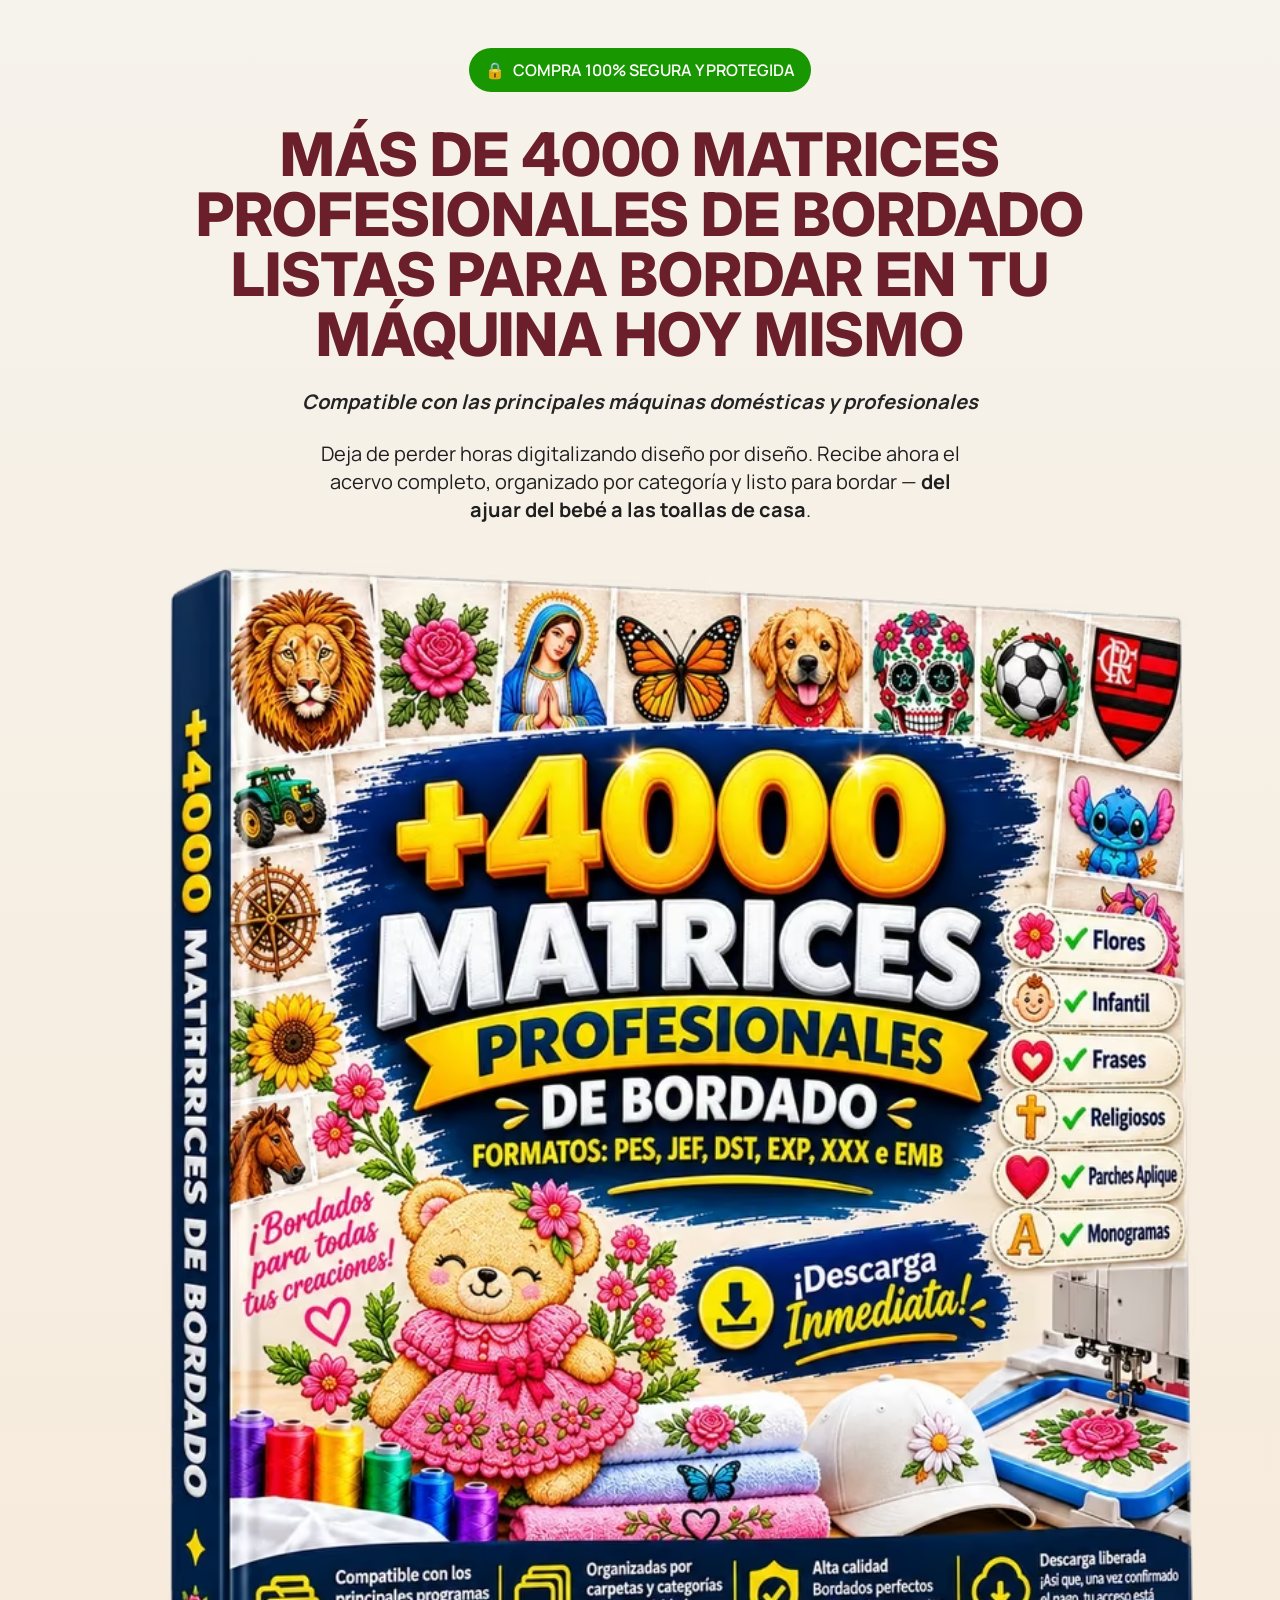
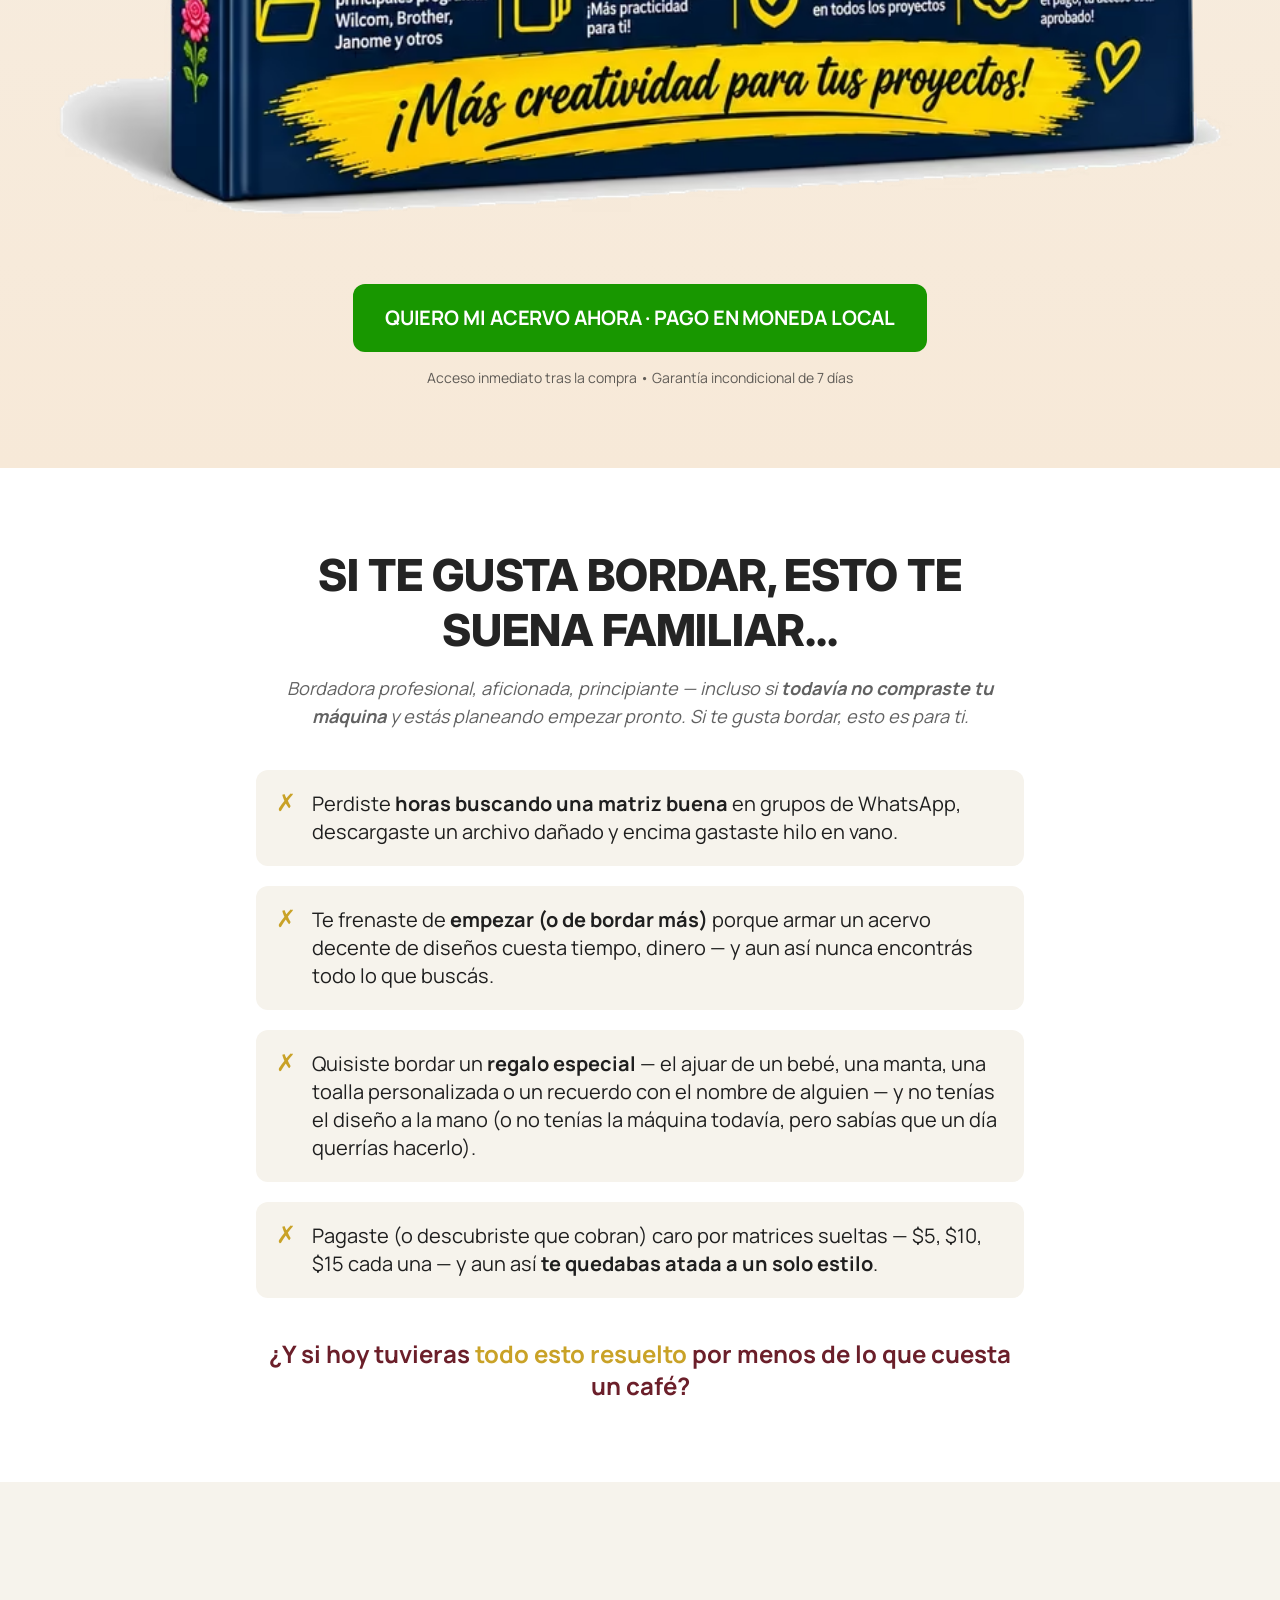
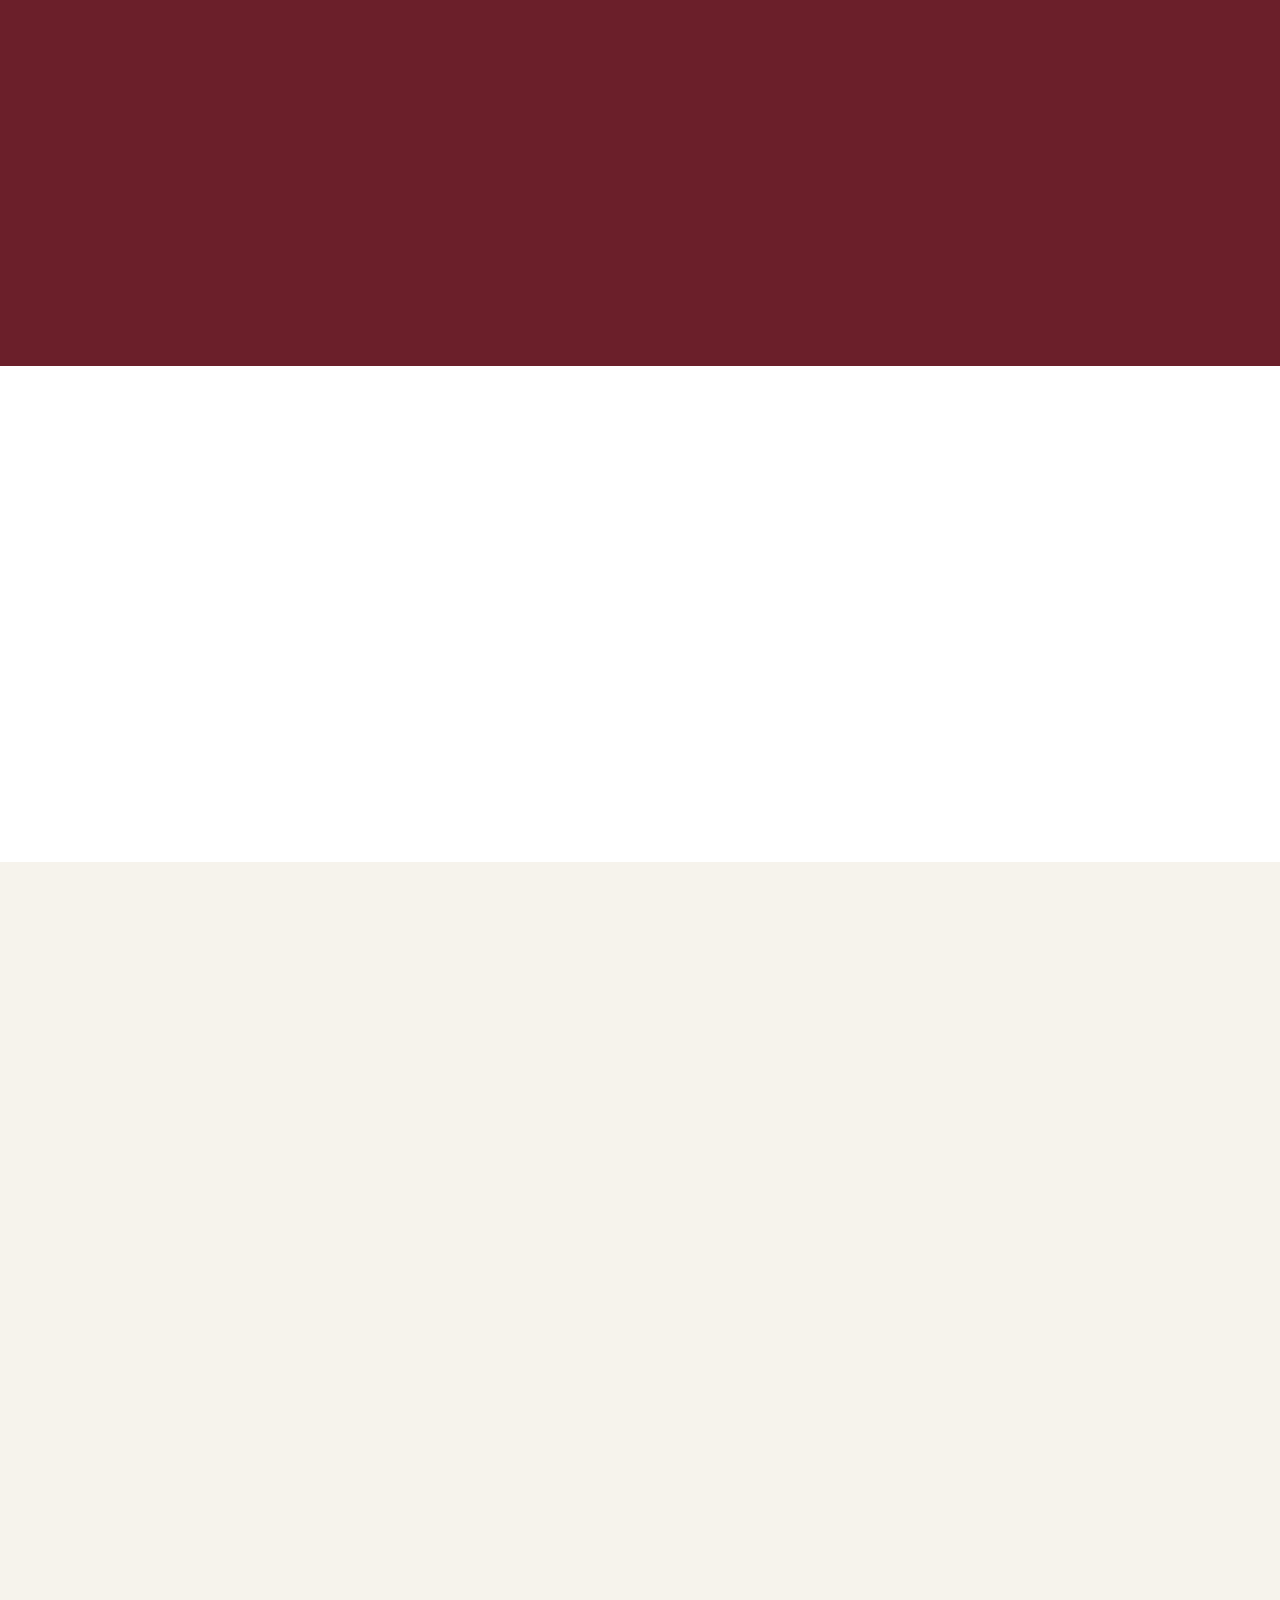
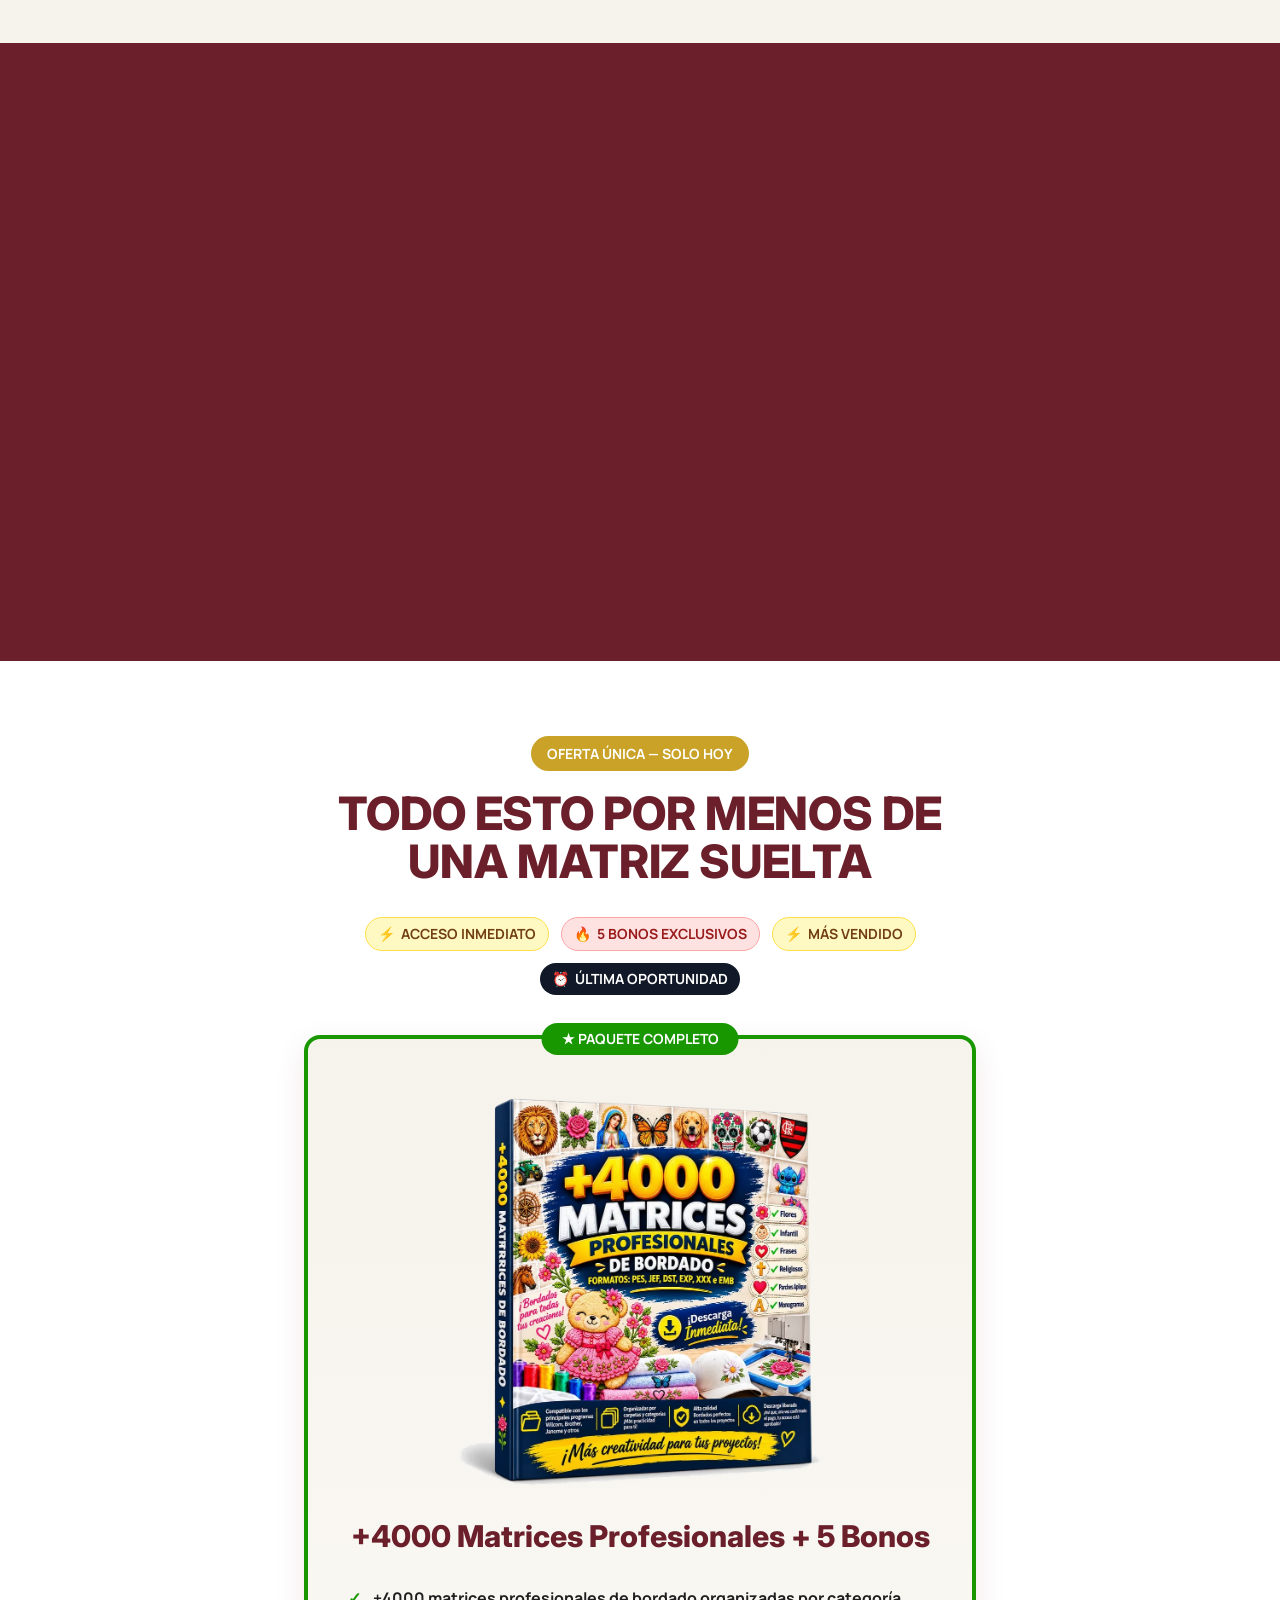
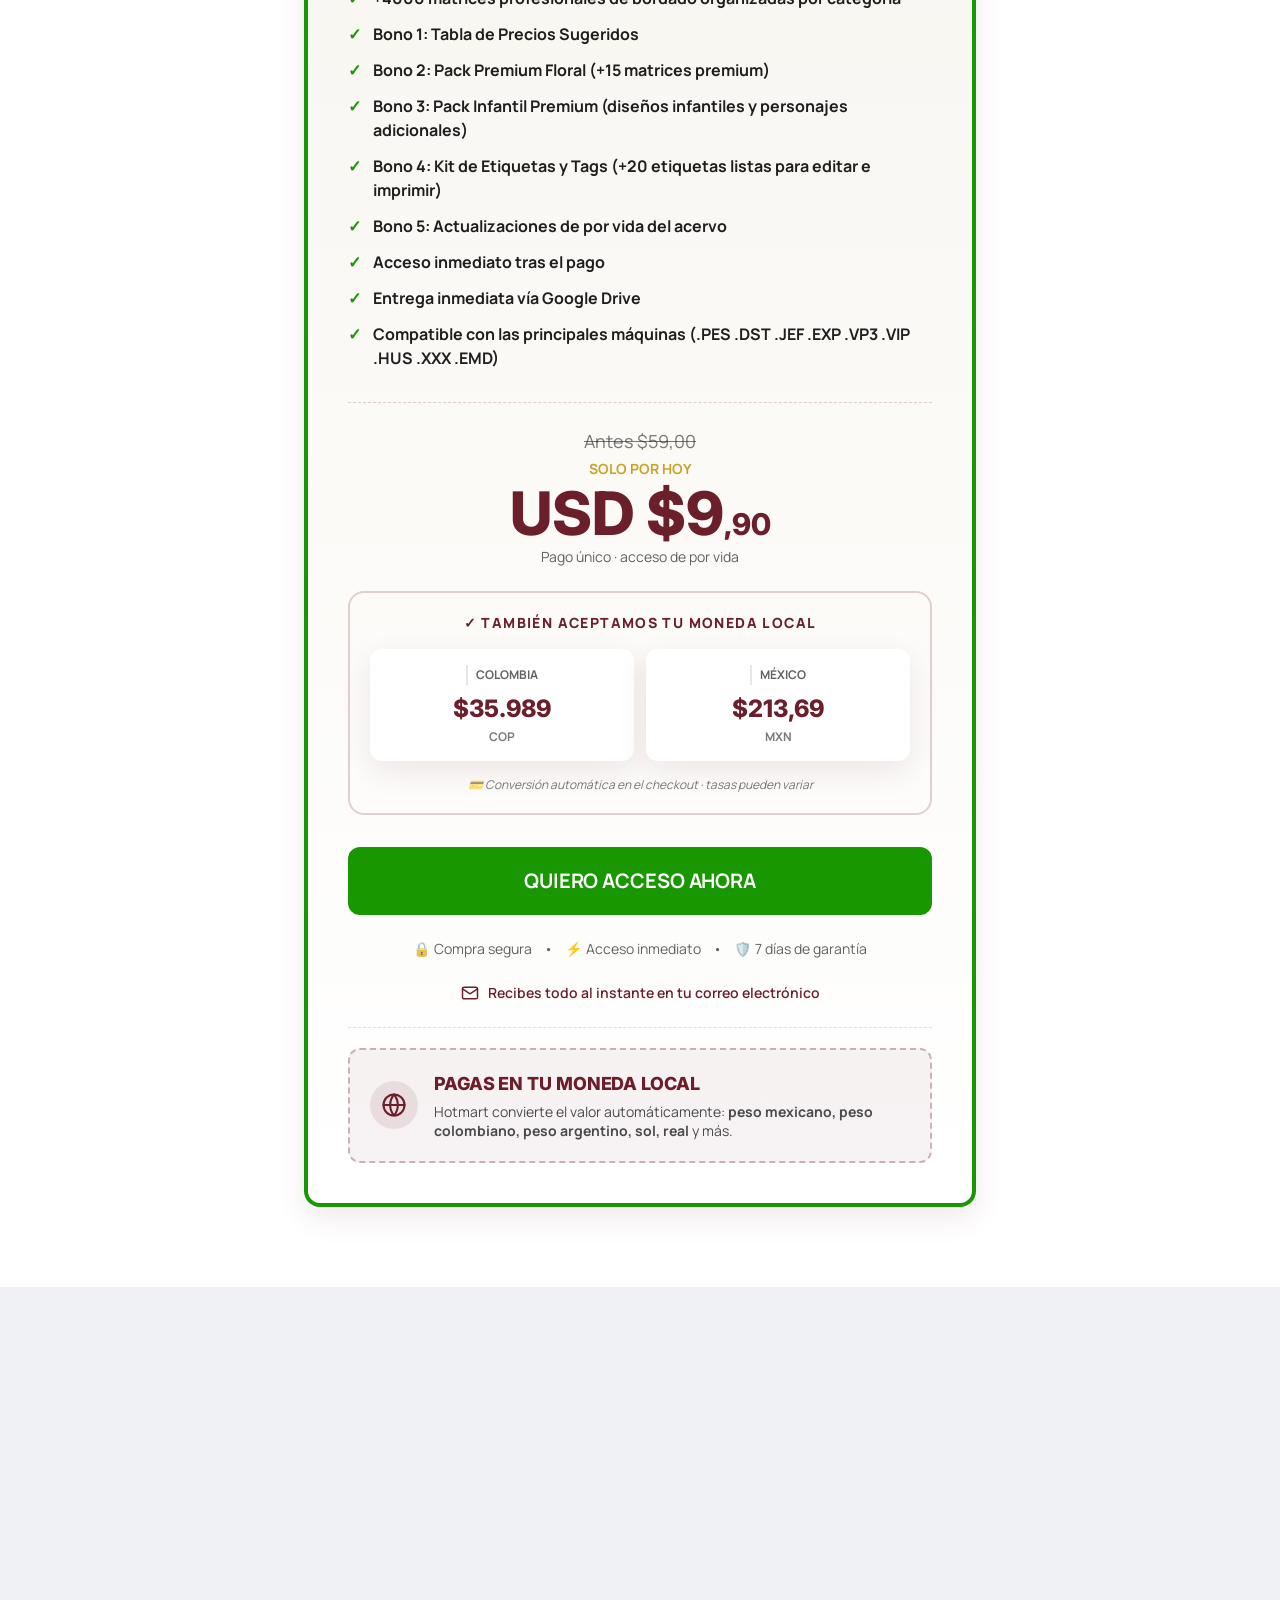
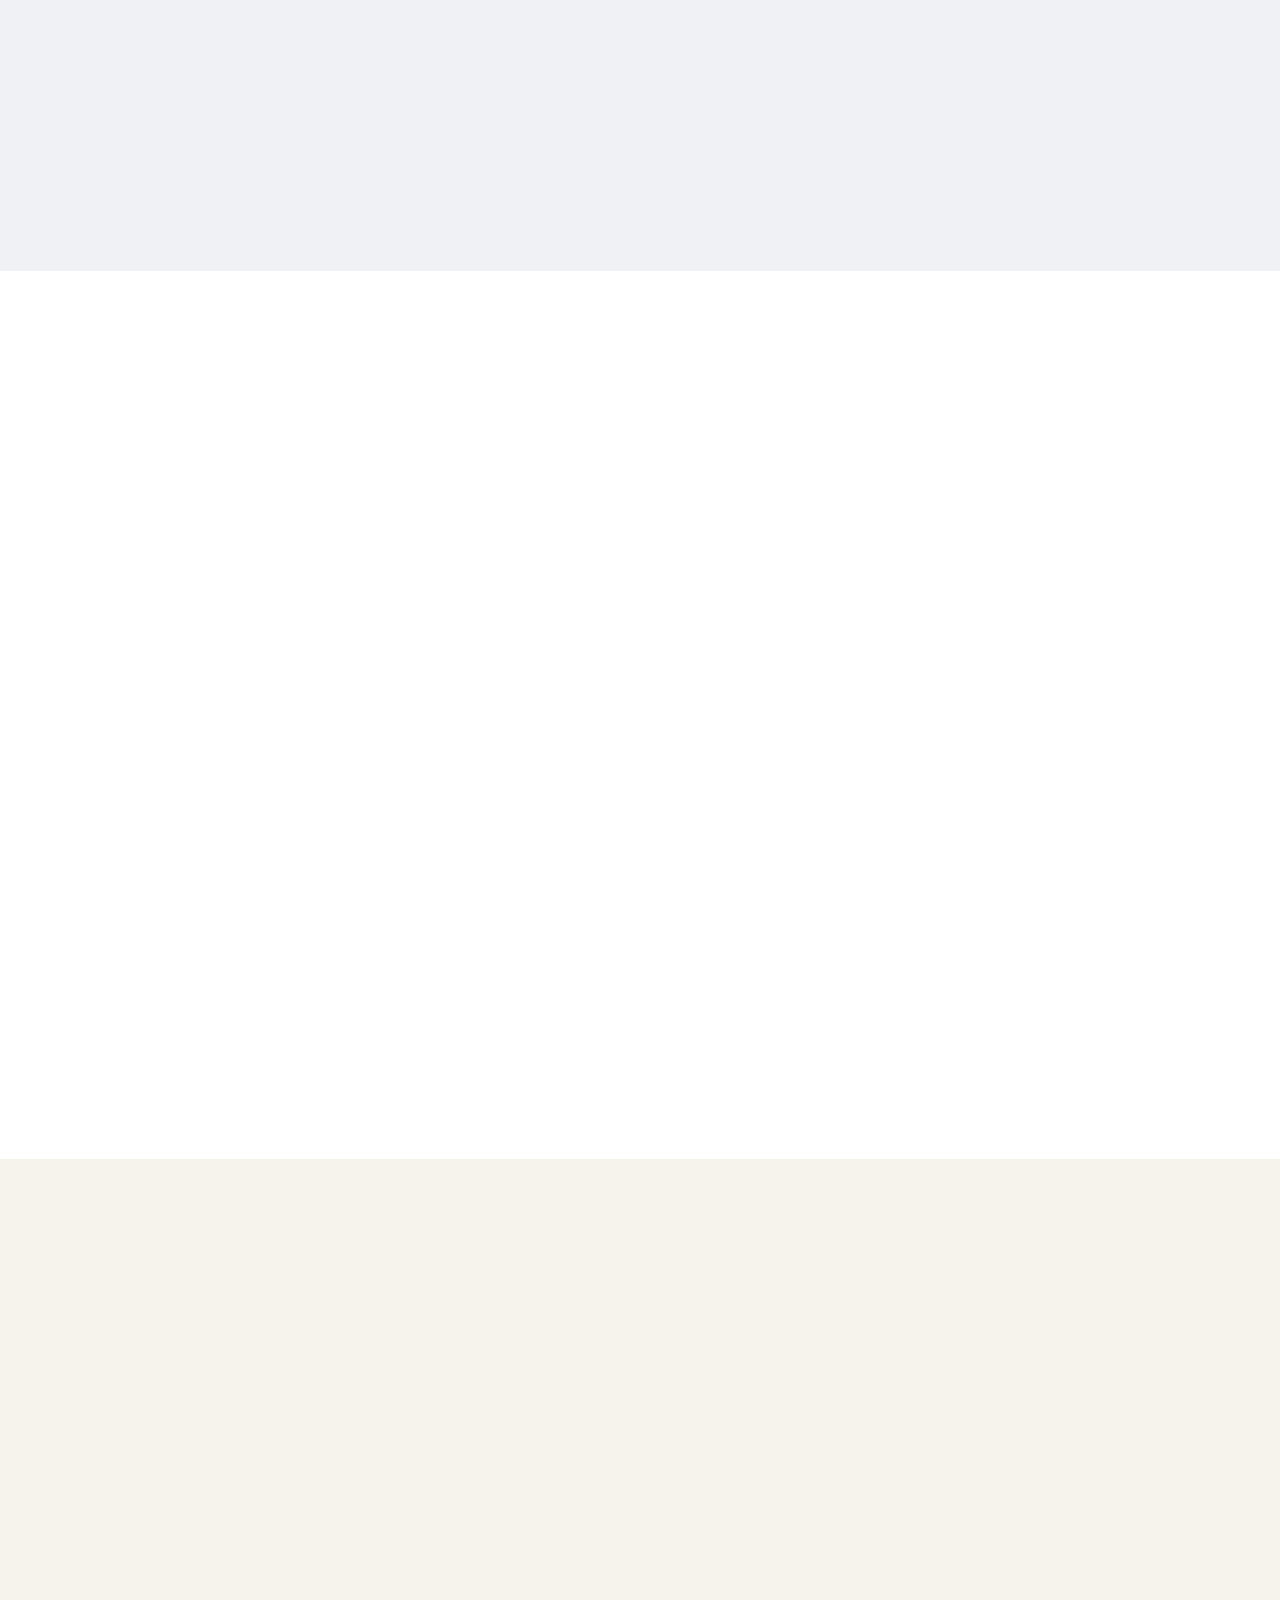
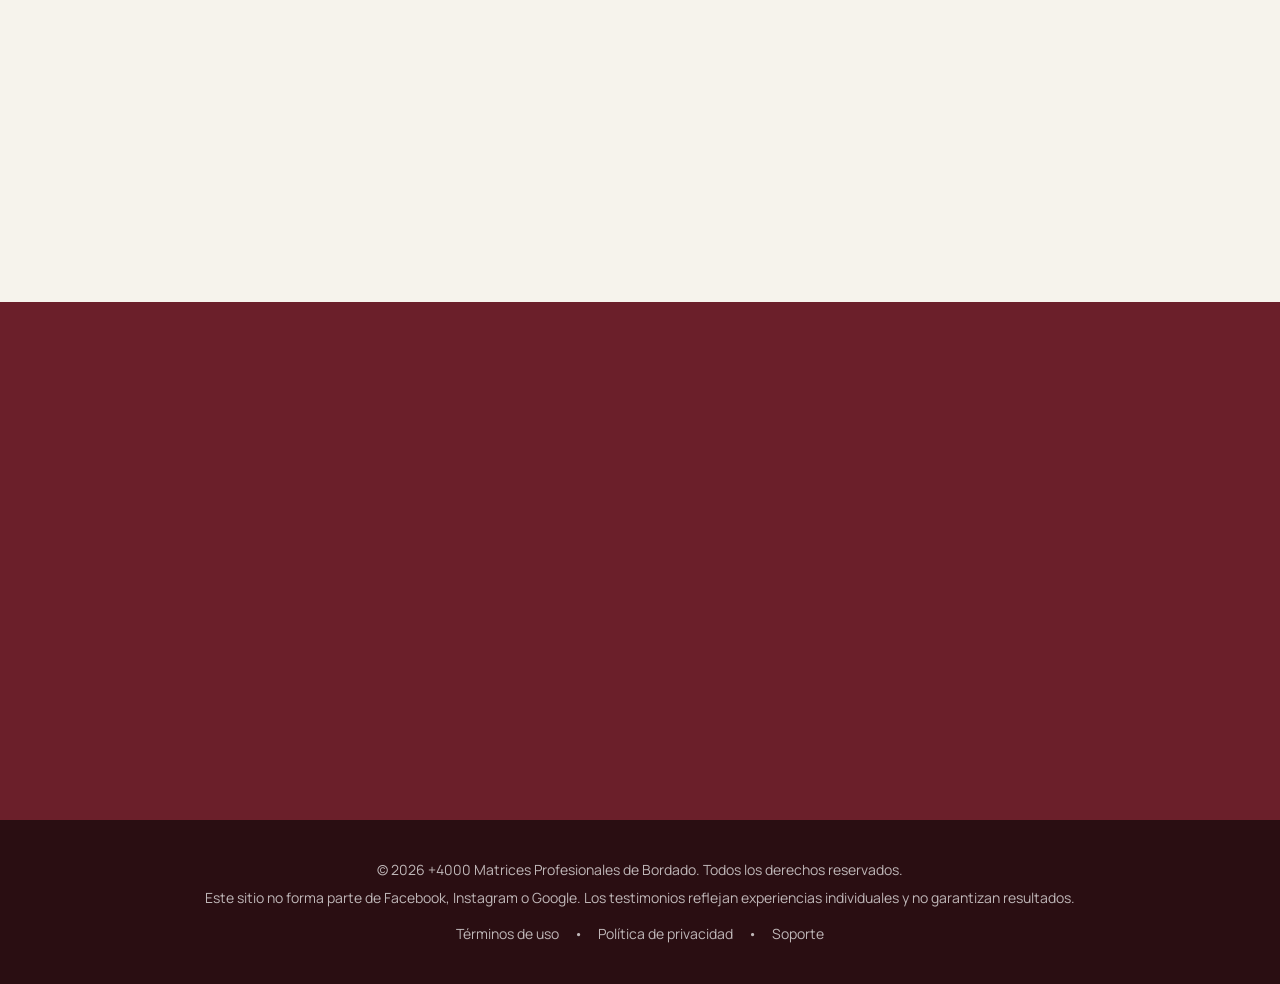
==== commit 44283090: "index: nova capa +4000 Matrices (livro recortado, fundo transparente) no hero e na oferta Recorte do" ====
--- a/index.html
+++ b/index.html
@@ -15,7 +15,7 @@
   <link rel="dns-prefetch" href="https://cdn.utmify.com.br" />
 
   <!-- Preload LCP (hero image) -->
-  <link rel="preload" as="image" href="imagens/capa-4000-nova.webp" fetchpriority="high" />
+  <link rel="preload" as="image" type="image/avif" href="imagens/capa-4000-pro.avif" fetchpriority="high" />
 
   <!-- Fonts (carregamento não-bloqueante) -->
   <link rel="preload" as="style" href="https://fonts.googleapis.com/css2?family=Inter:wght@600;700;800&family=Manrope:wght@400;600;700&display=swap" />
@@ -99,13 +99,14 @@
     </p>
 
     <!-- Capa principal do produto -->
-    <div class="mt-10 w-full max-w-3xl">
+    <div class="mt-8 w-full max-w-md">
       <picture>
-        <img src="imagens/capa-4000-nova.webp"
-             sizes="(max-width: 640px) 100vw, 768px"
+        <source type="image/avif" srcset="imagens/capa-4000-pro.avif" />
+        <img src="imagens/capa-4000-pro.webp"
+             sizes="(max-width: 640px) 80vw, 448px"
              alt="+ de 4000 Matrices Profesionales de Bordado — Listas para Bordar"
-             width="768" height="768"
-             class="w-full h-auto rounded-2xl shadow-soft"
+             width="900" height="935"
+             class="w-full h-auto"
              loading="eager" fetchpriority="high" decoding="async" />
       </picture>
     </div>
@@ -458,13 +459,14 @@
         </div>
 
         <!-- Imagem do produto -->
-        <div class="mt-4 max-w-md mx-auto">
+        <div class="mt-4 max-w-sm mx-auto">
           <picture>
-            <img src="imagens/capa-4000-nova.webp"
-                 sizes="(max-width: 640px) 90vw, 448px"
+            <source type="image/avif" srcset="imagens/capa-4000-pro.avif" />
+            <img src="imagens/capa-4000-pro.webp"
+                 sizes="(max-width: 640px) 80vw, 384px"
                  alt="+ de 4000 Matrices Profesionales de Bordado — Paquete completo"
-                 width="768" height="768"
-                 class="w-full h-auto rounded-xl shadow-card"
+                 width="900" height="935"
+                 class="w-full h-auto"
                  loading="lazy" decoding="async" />
           </picture>
         </div>
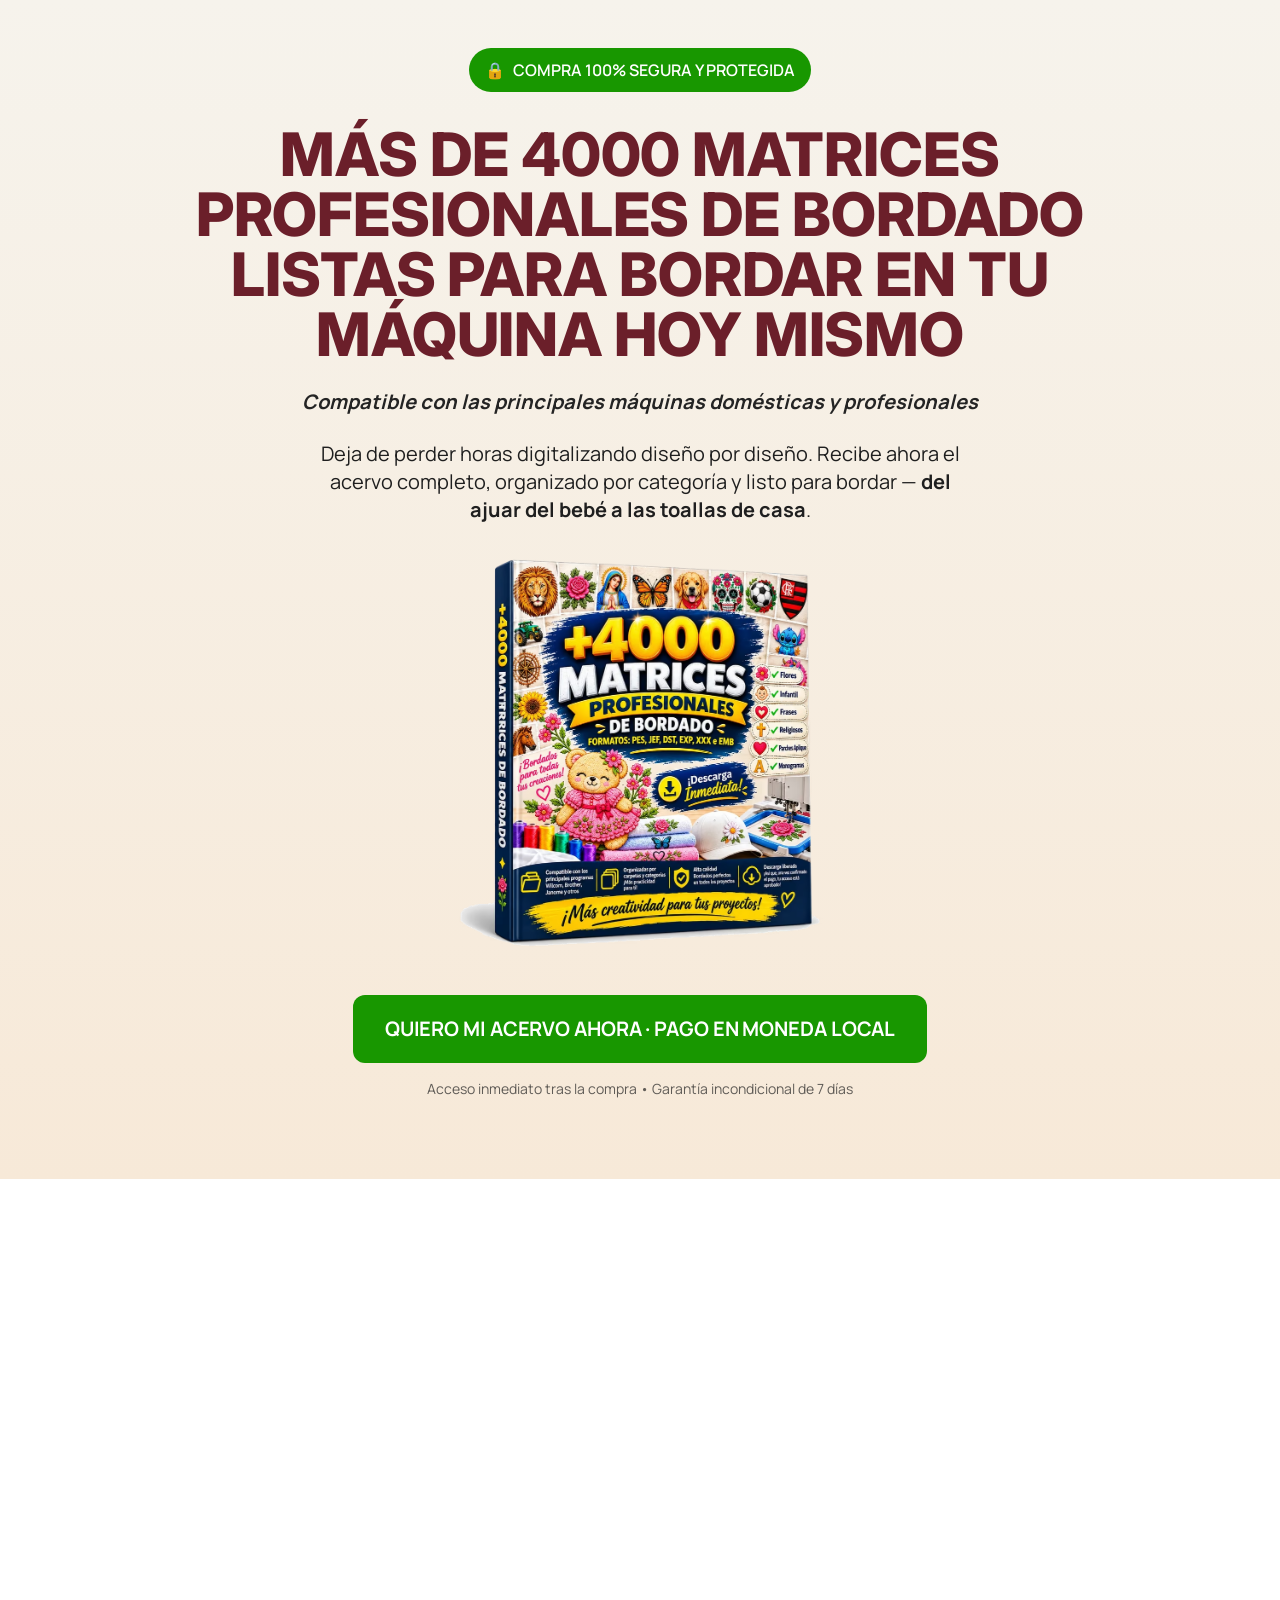
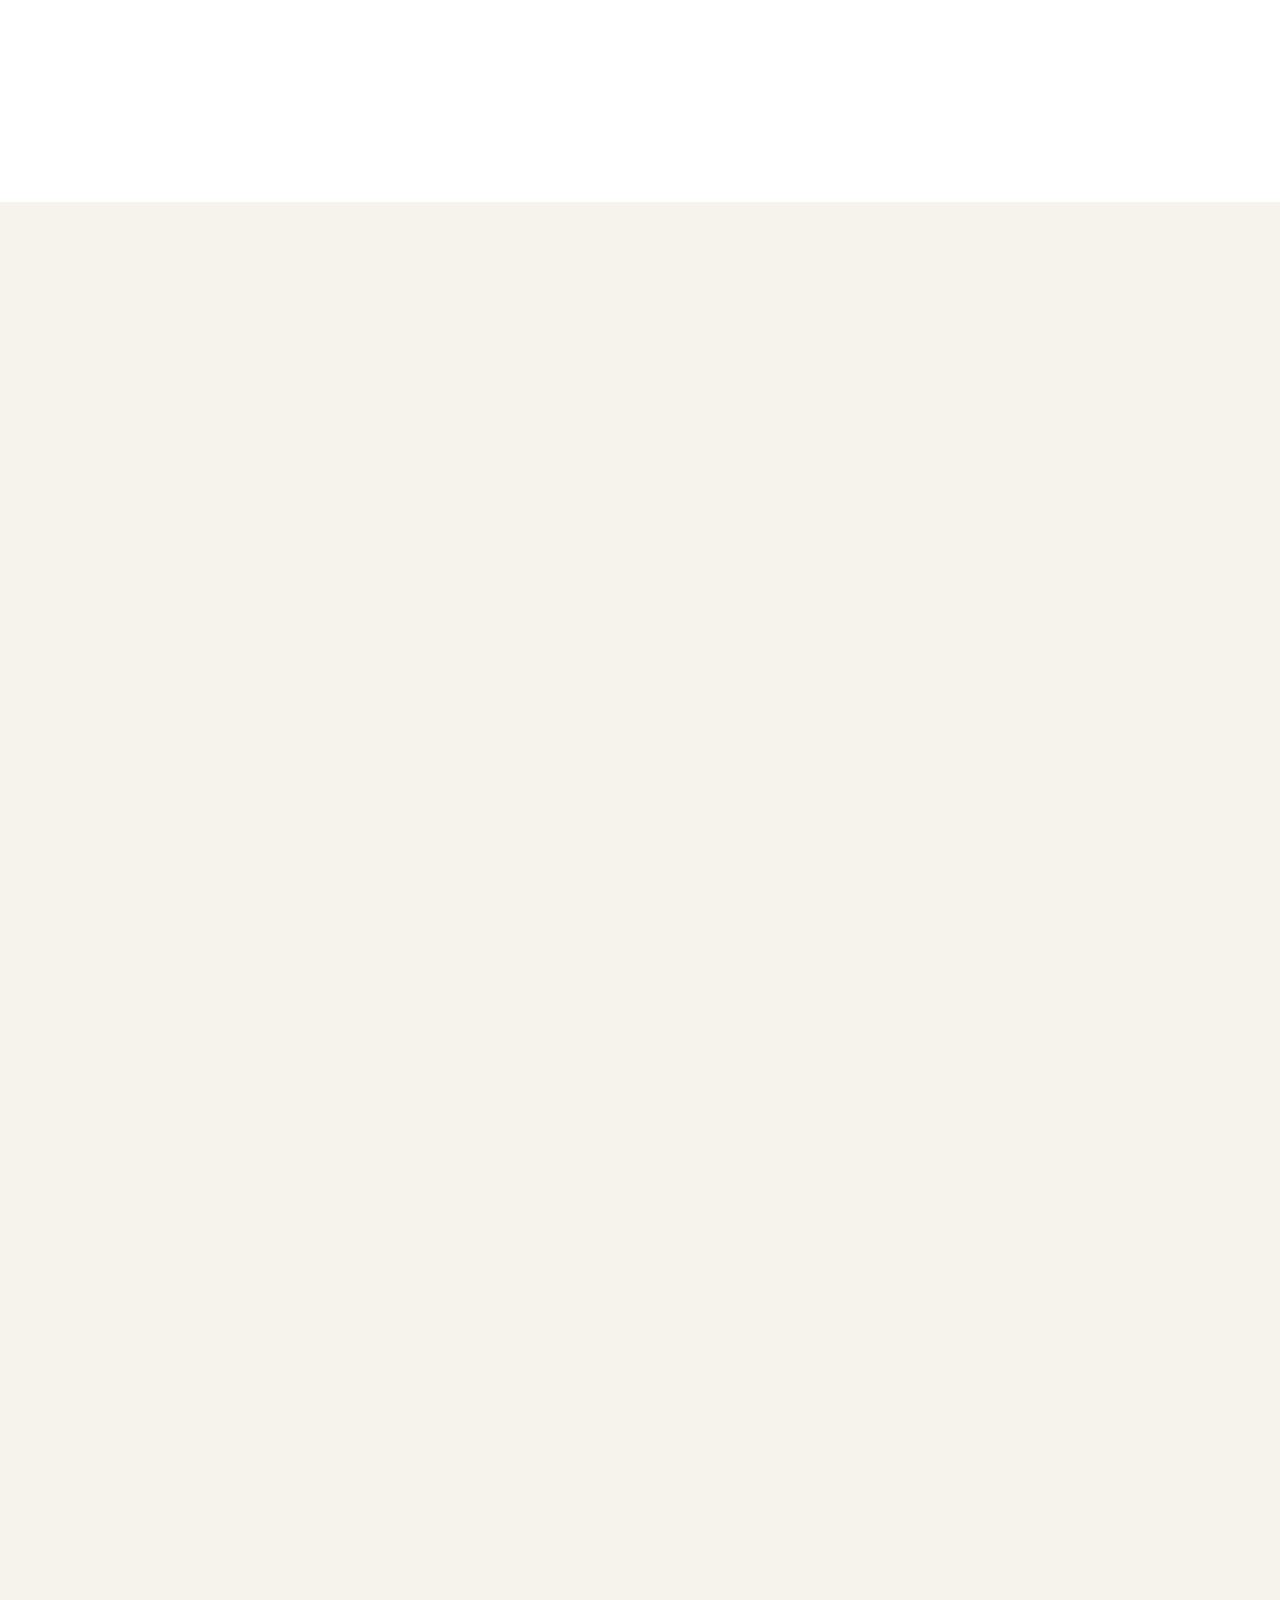
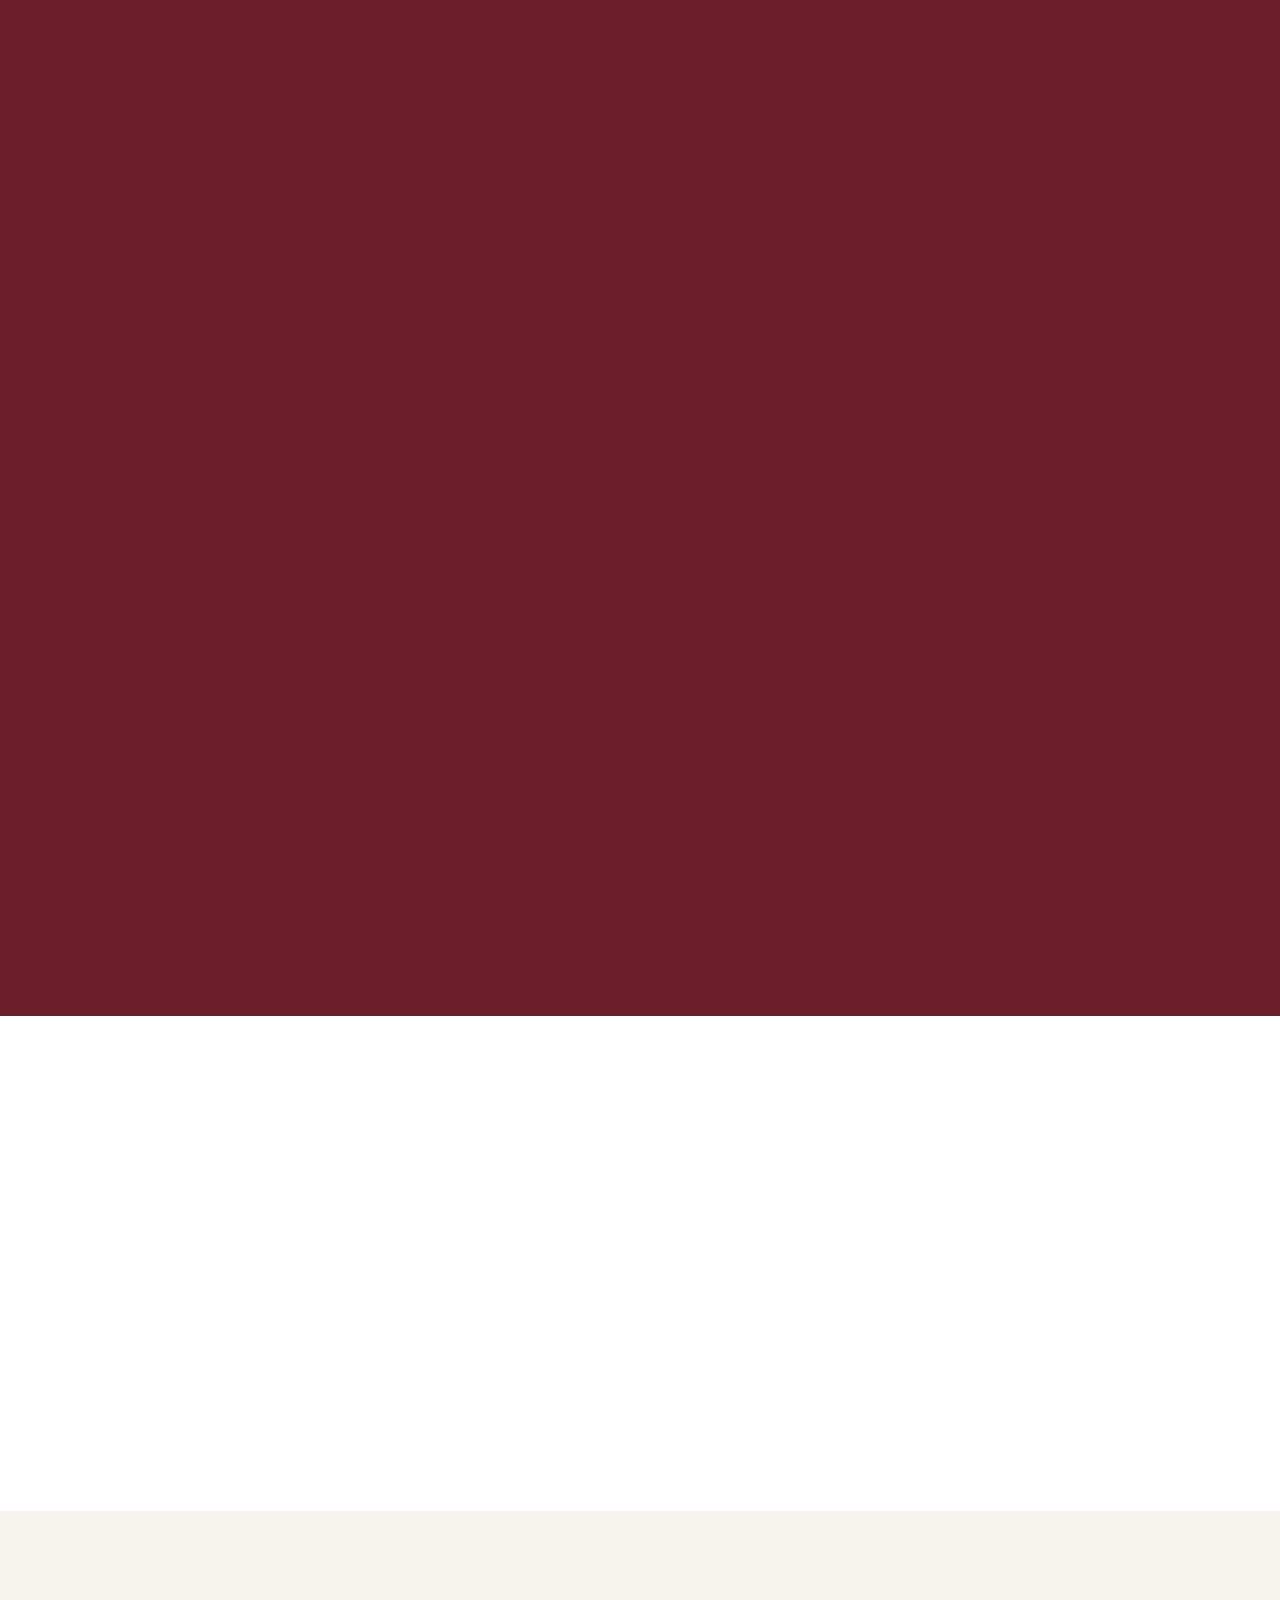
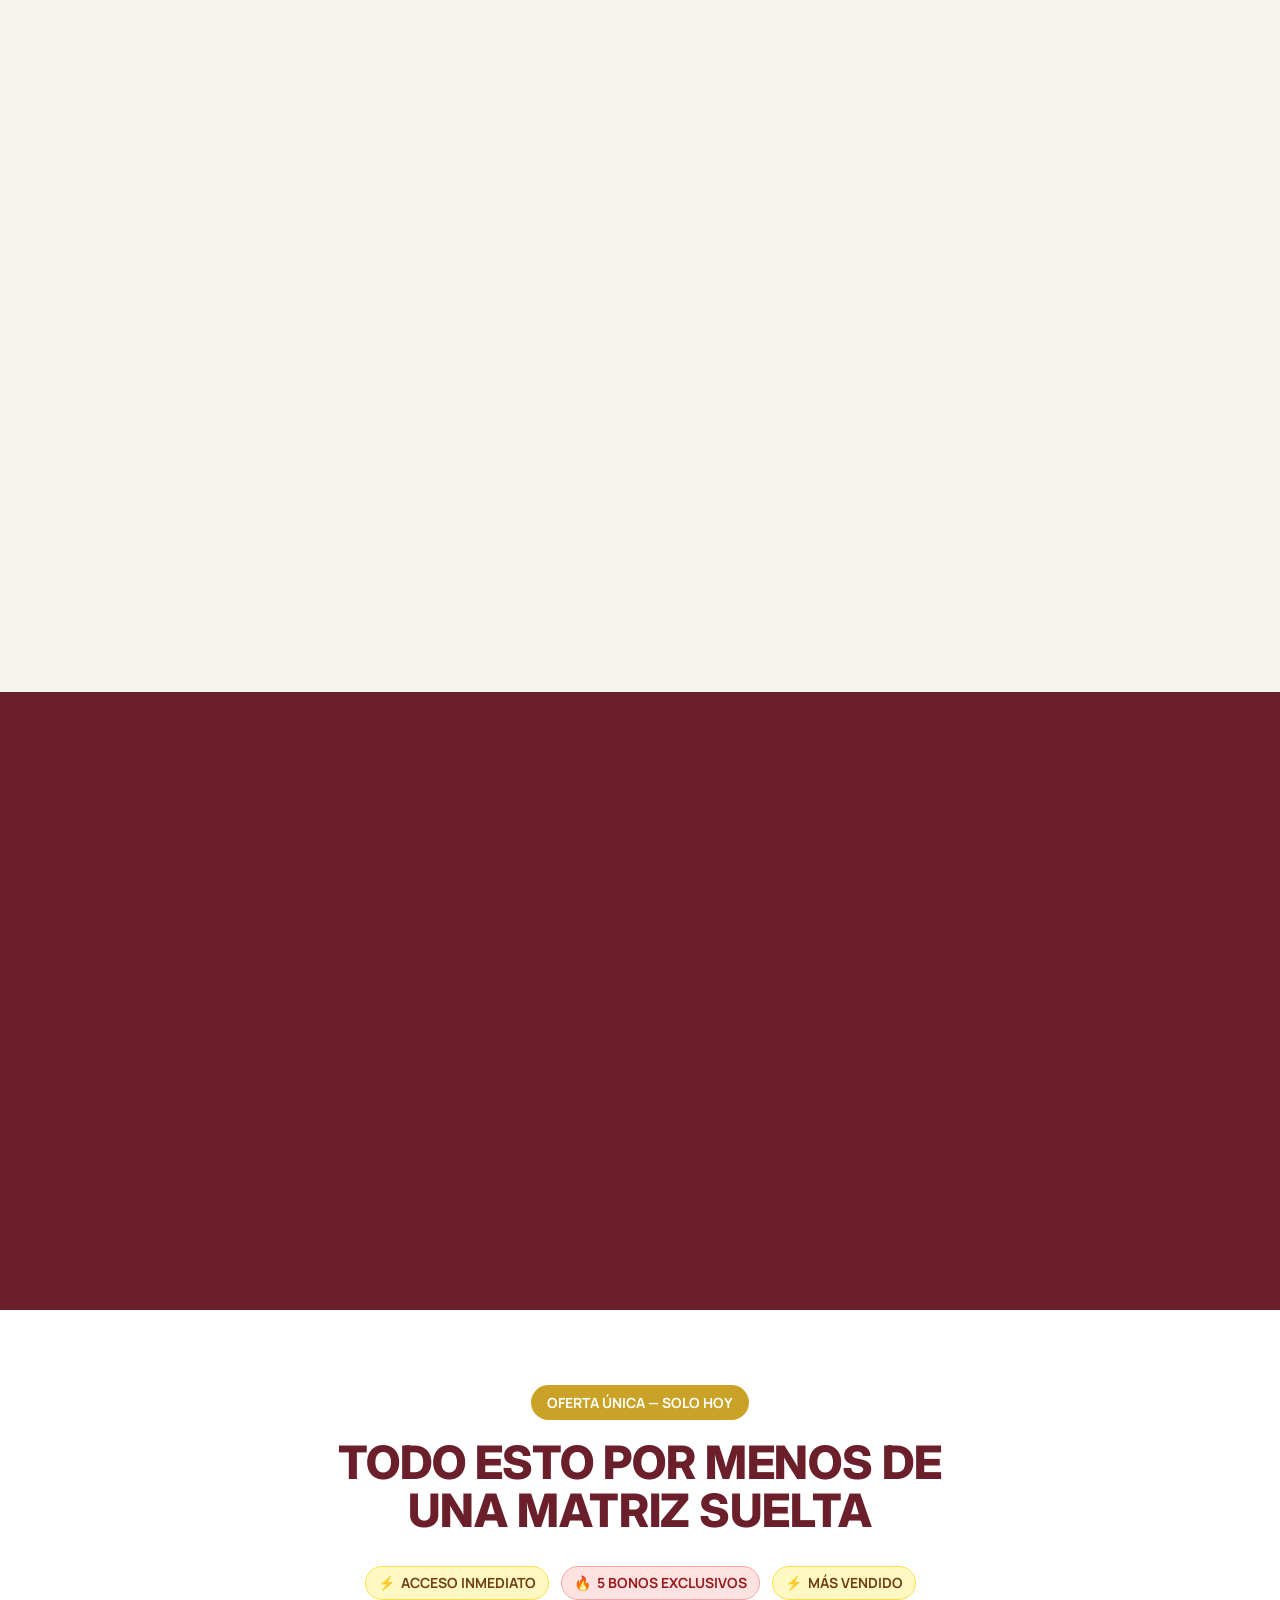
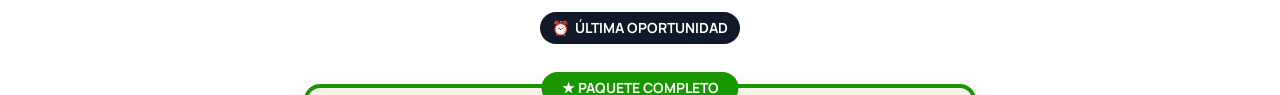
==== commit 207226f8: "index: corrige tamanho da capa no hero (max-w-md não existe no CSS compilado -> max-w-sm) Co-Authore" ====
--- a/index.html
+++ b/index.html
@@ -99,7 +99,7 @@
     </p>
 
     <!-- Capa principal do produto -->
-    <div class="mt-8 w-full max-w-md">
+    <div class="mt-8 w-full max-w-sm">
       <picture>
         <source type="image/avif" srcset="imagens/capa-4000-pro.avif" />
         <img src="imagens/capa-4000-pro.webp"
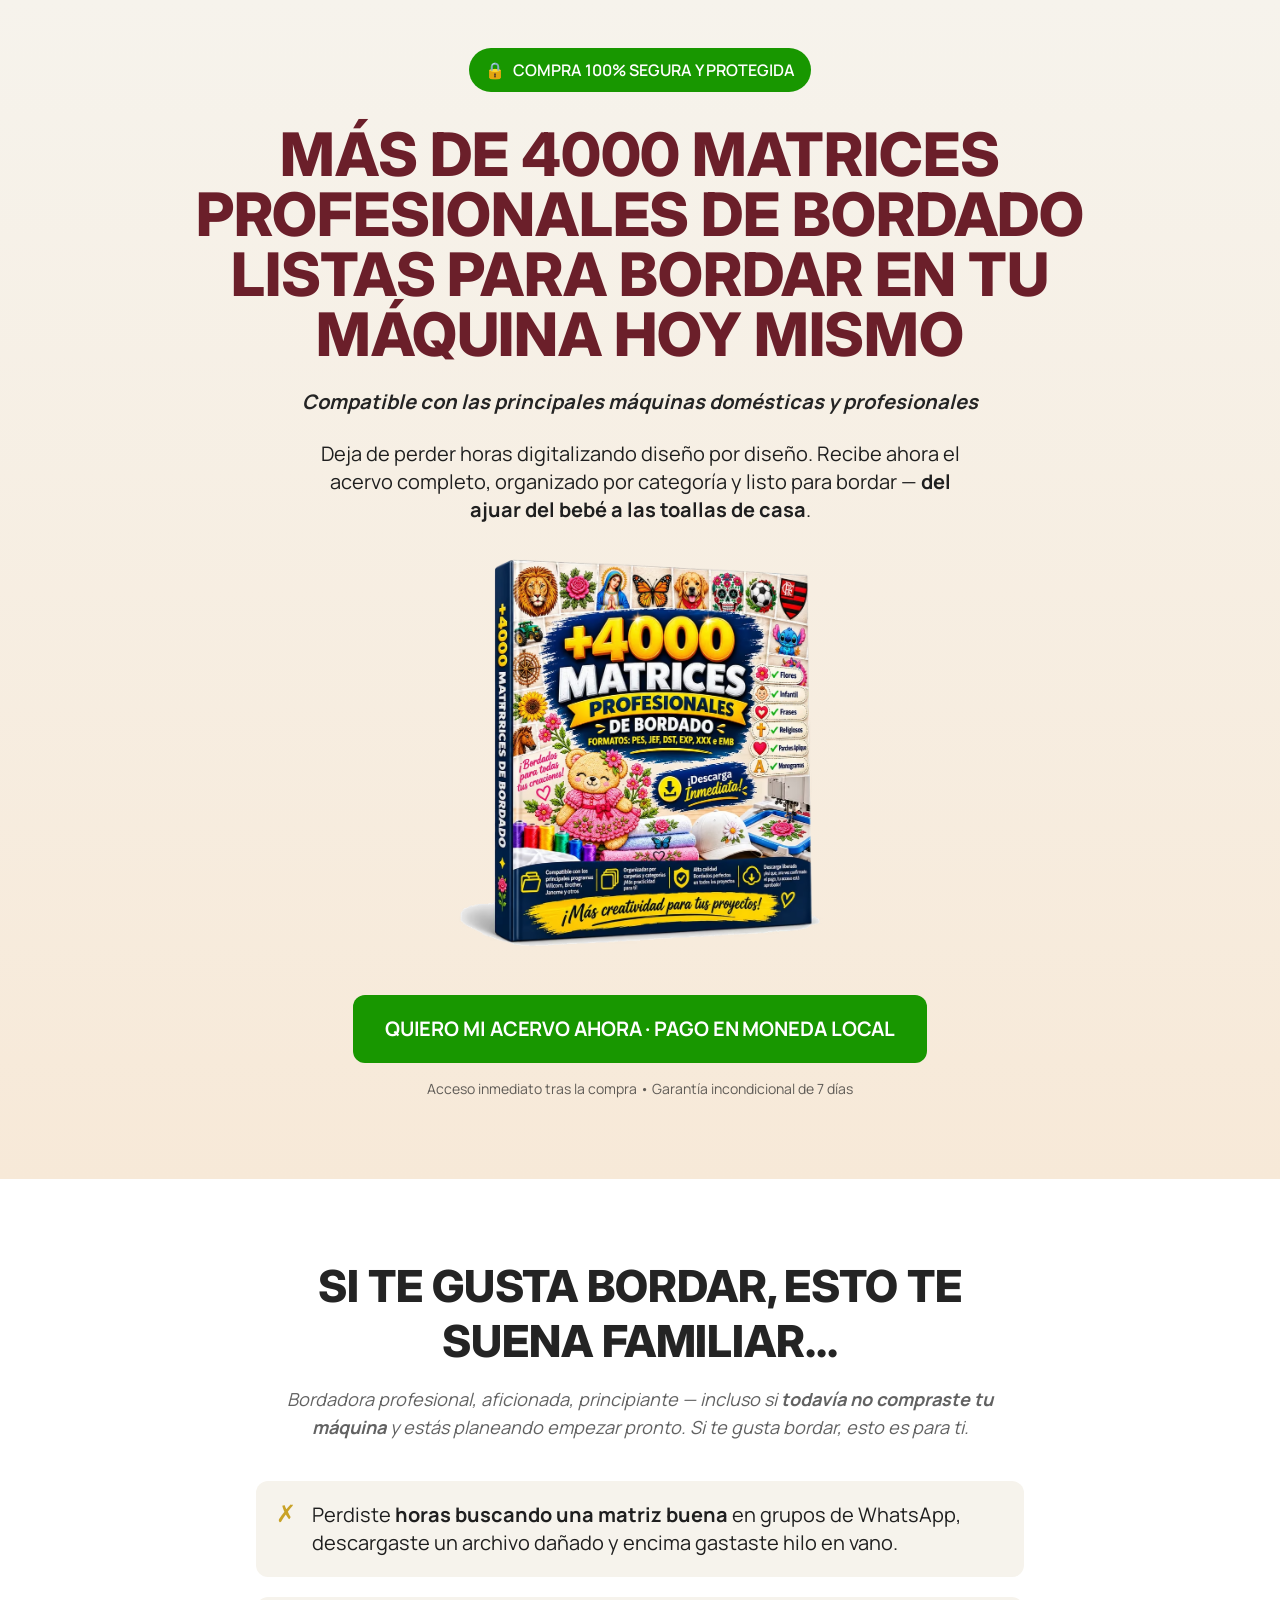
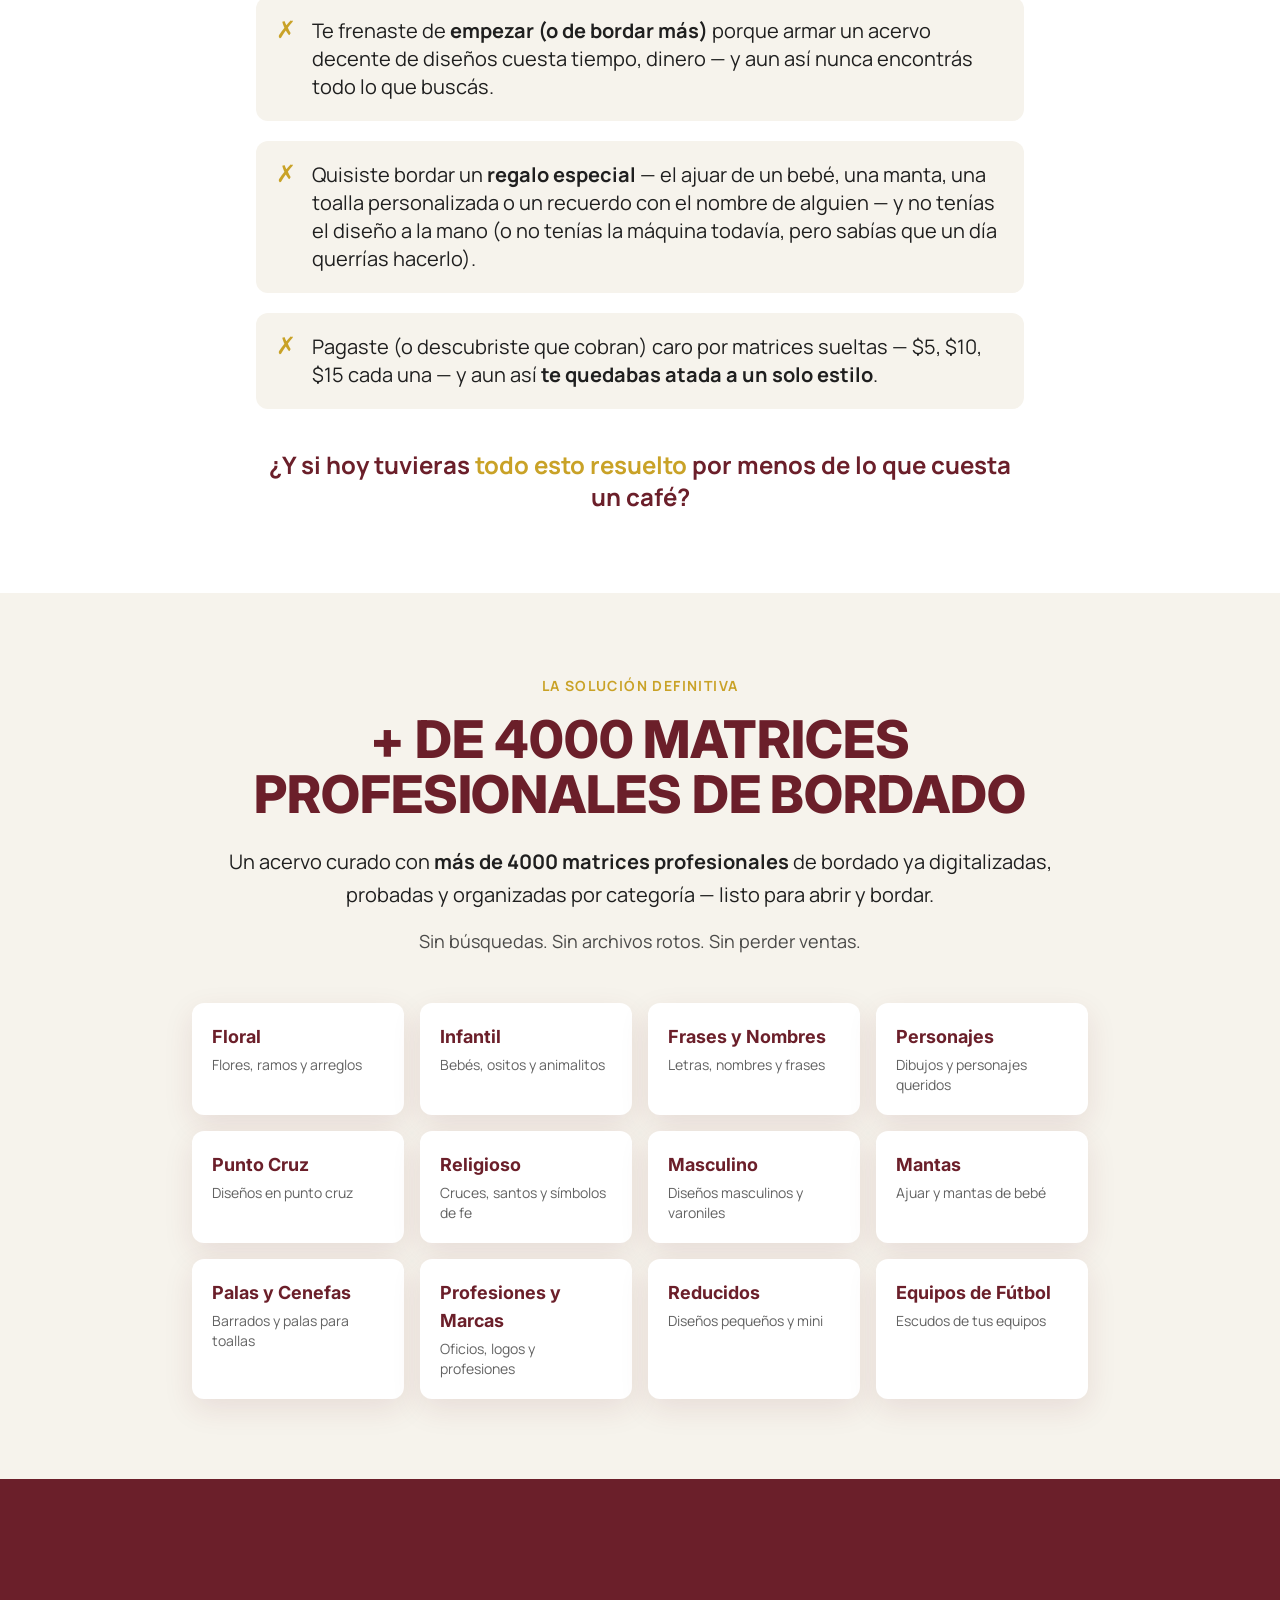
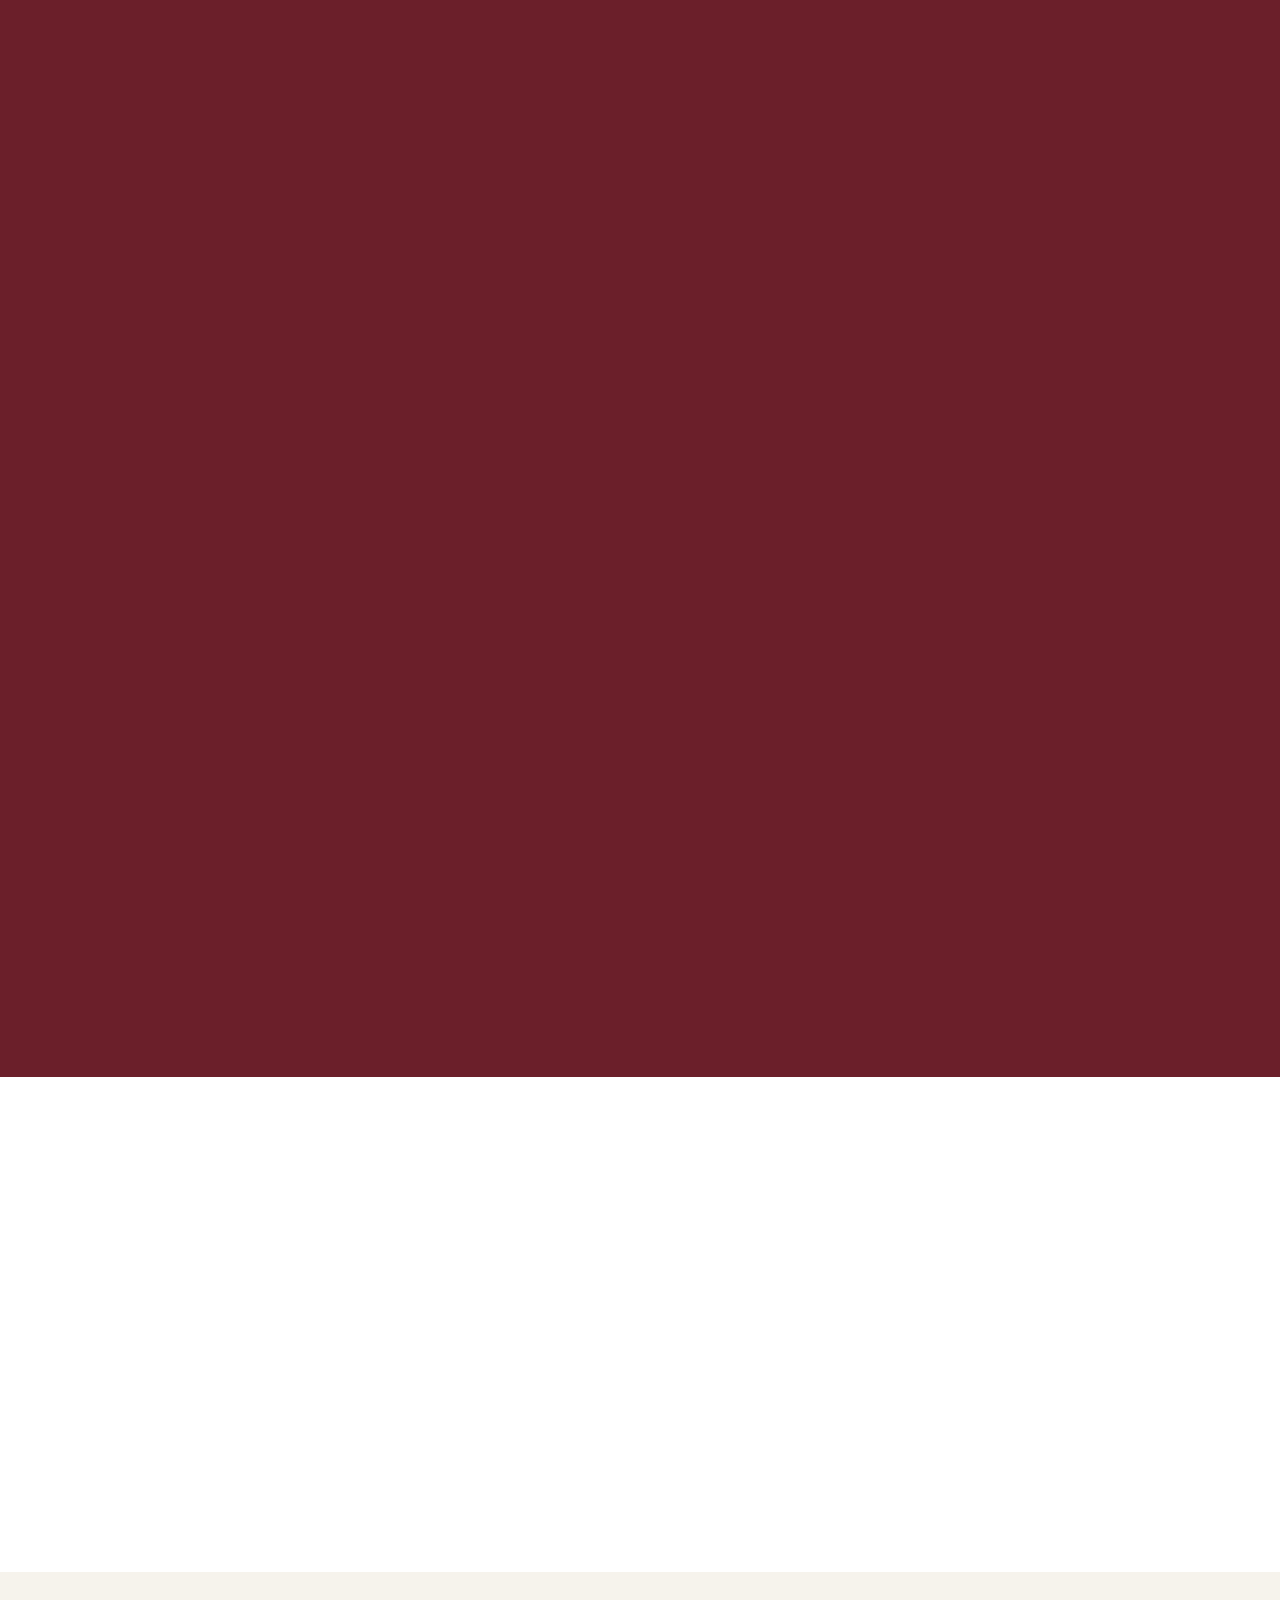
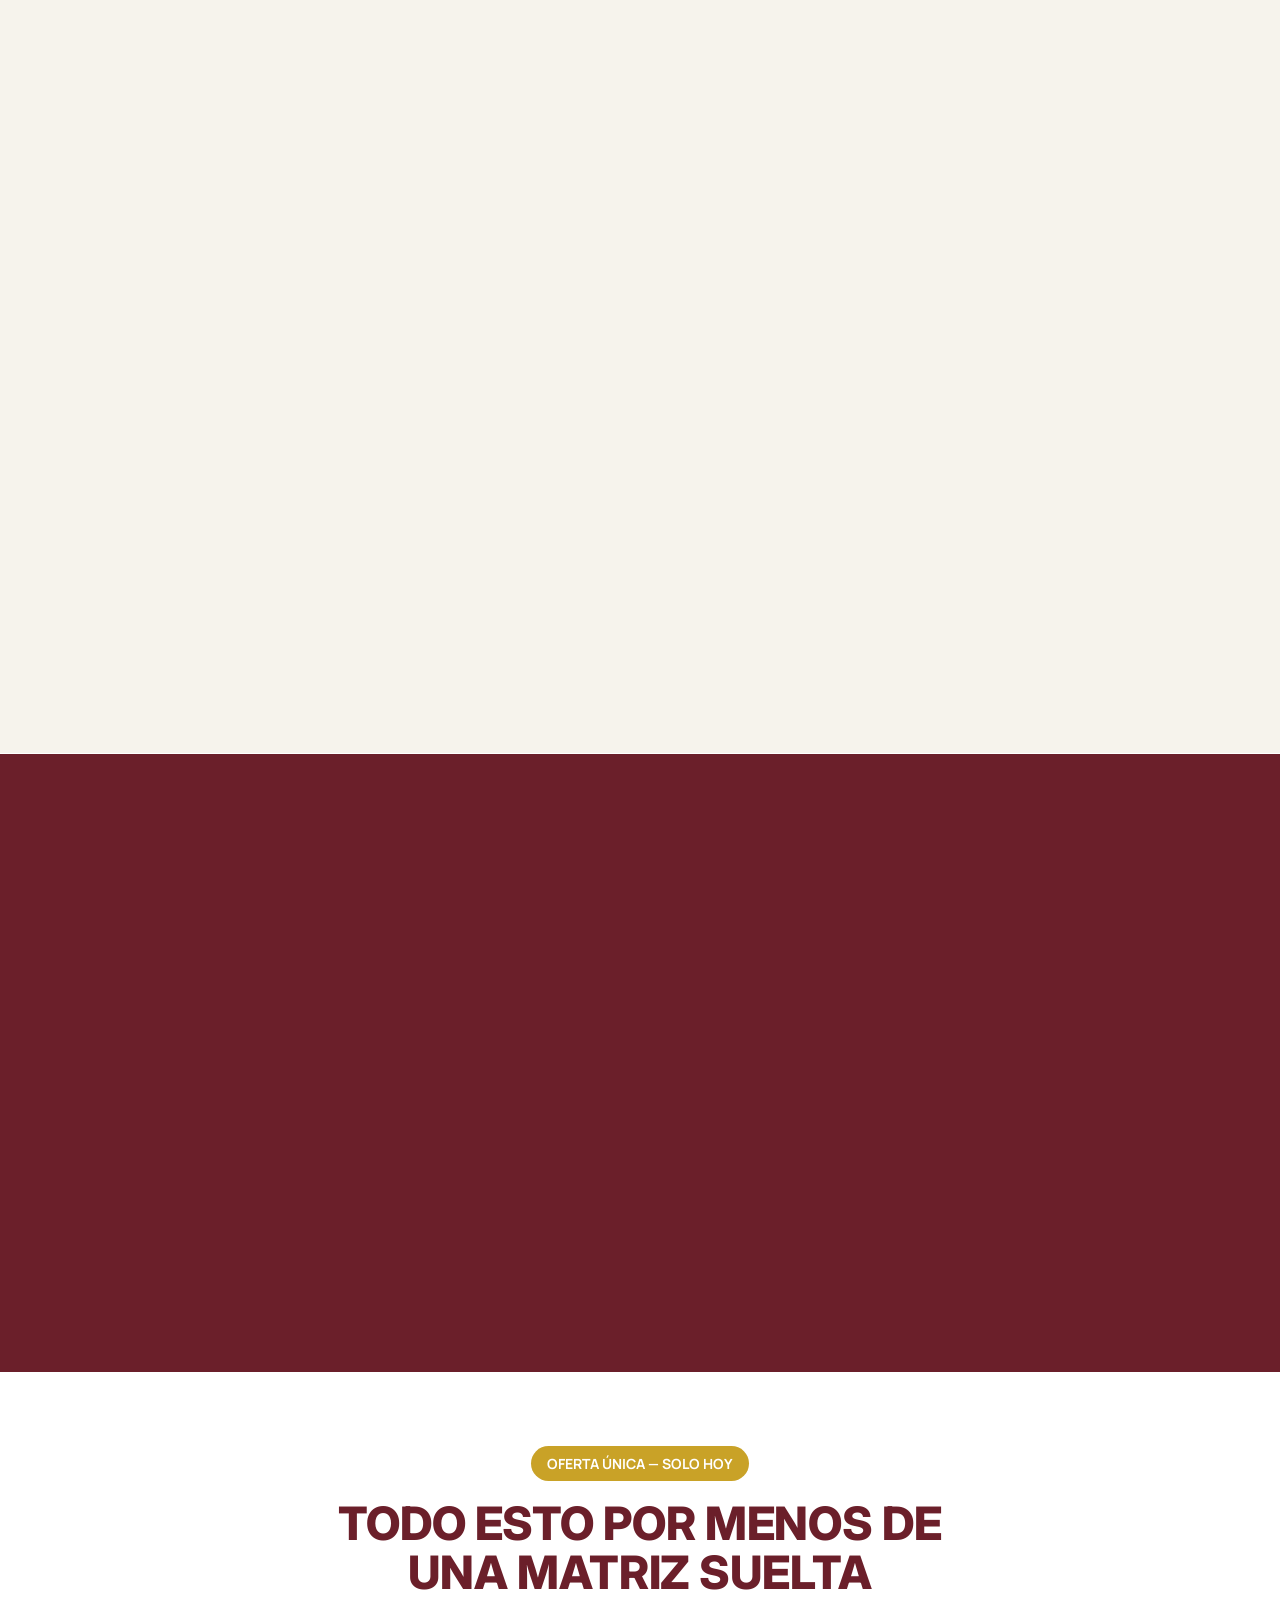
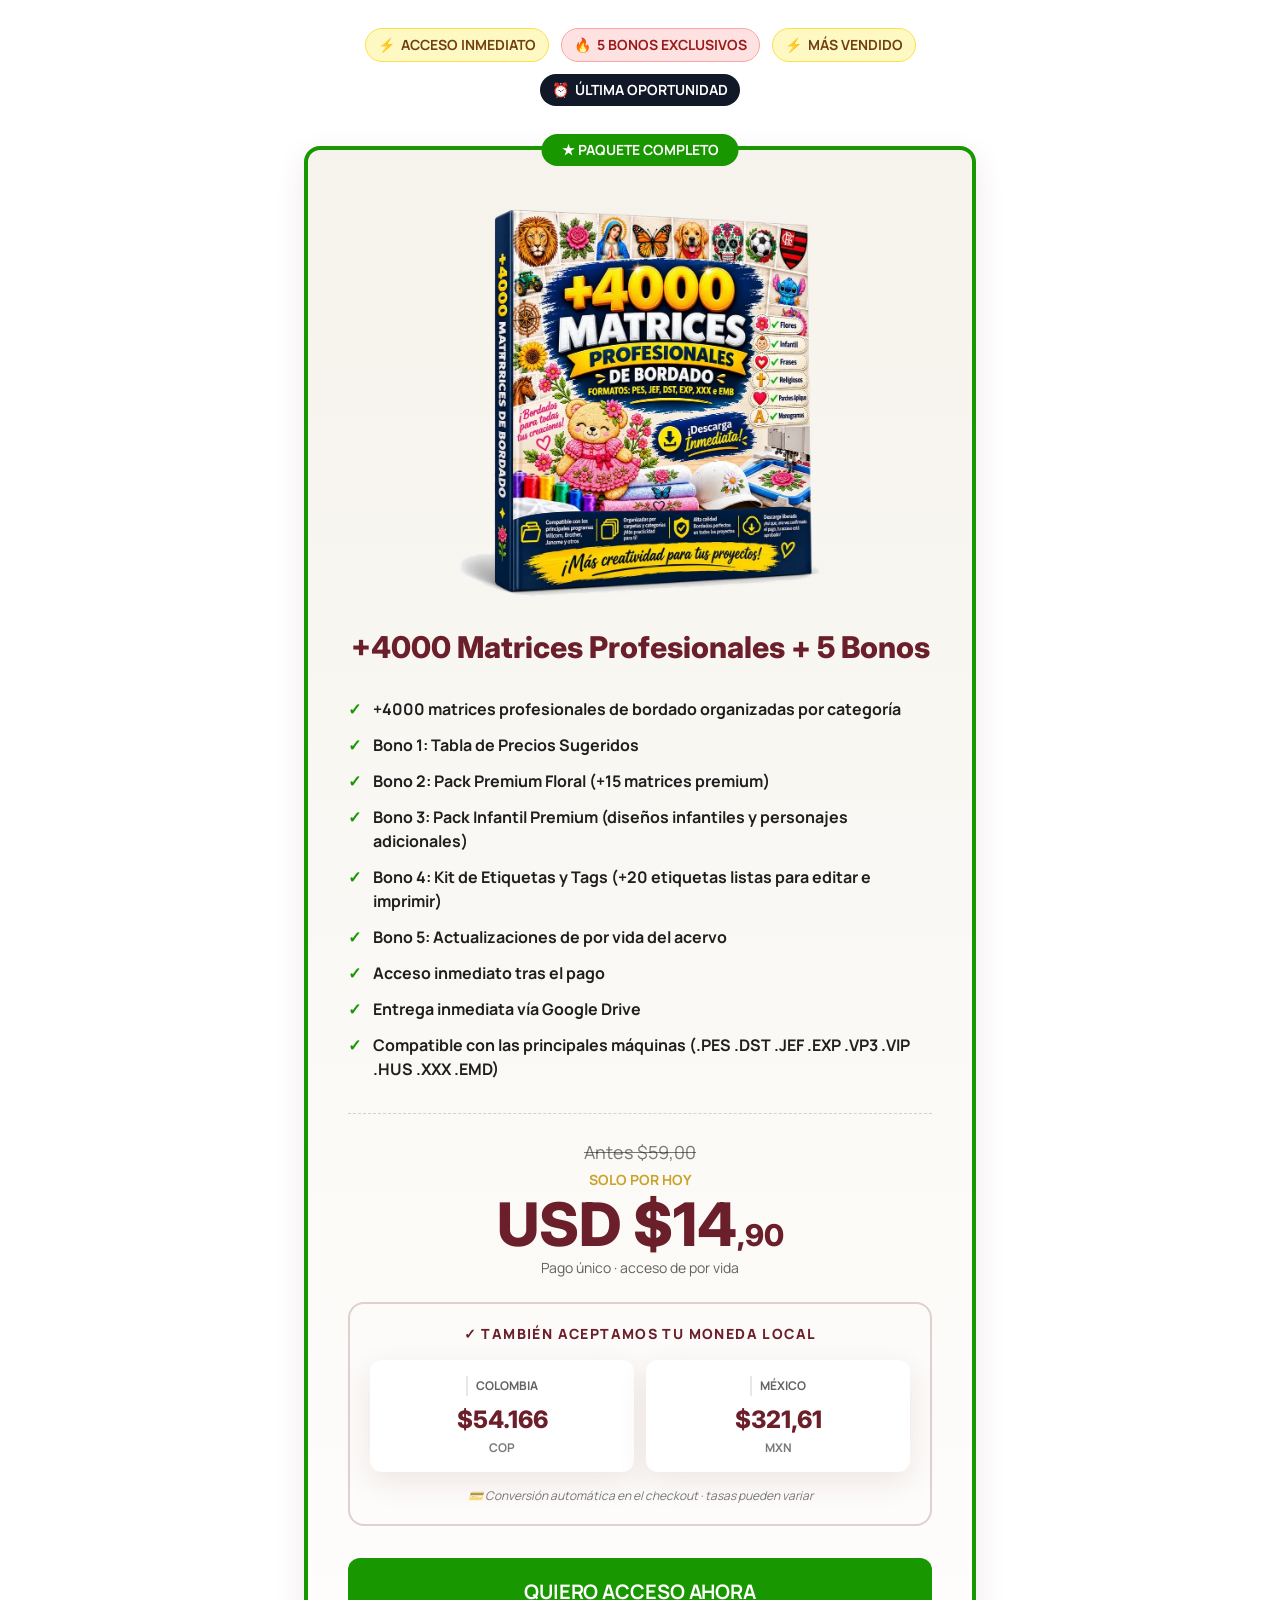
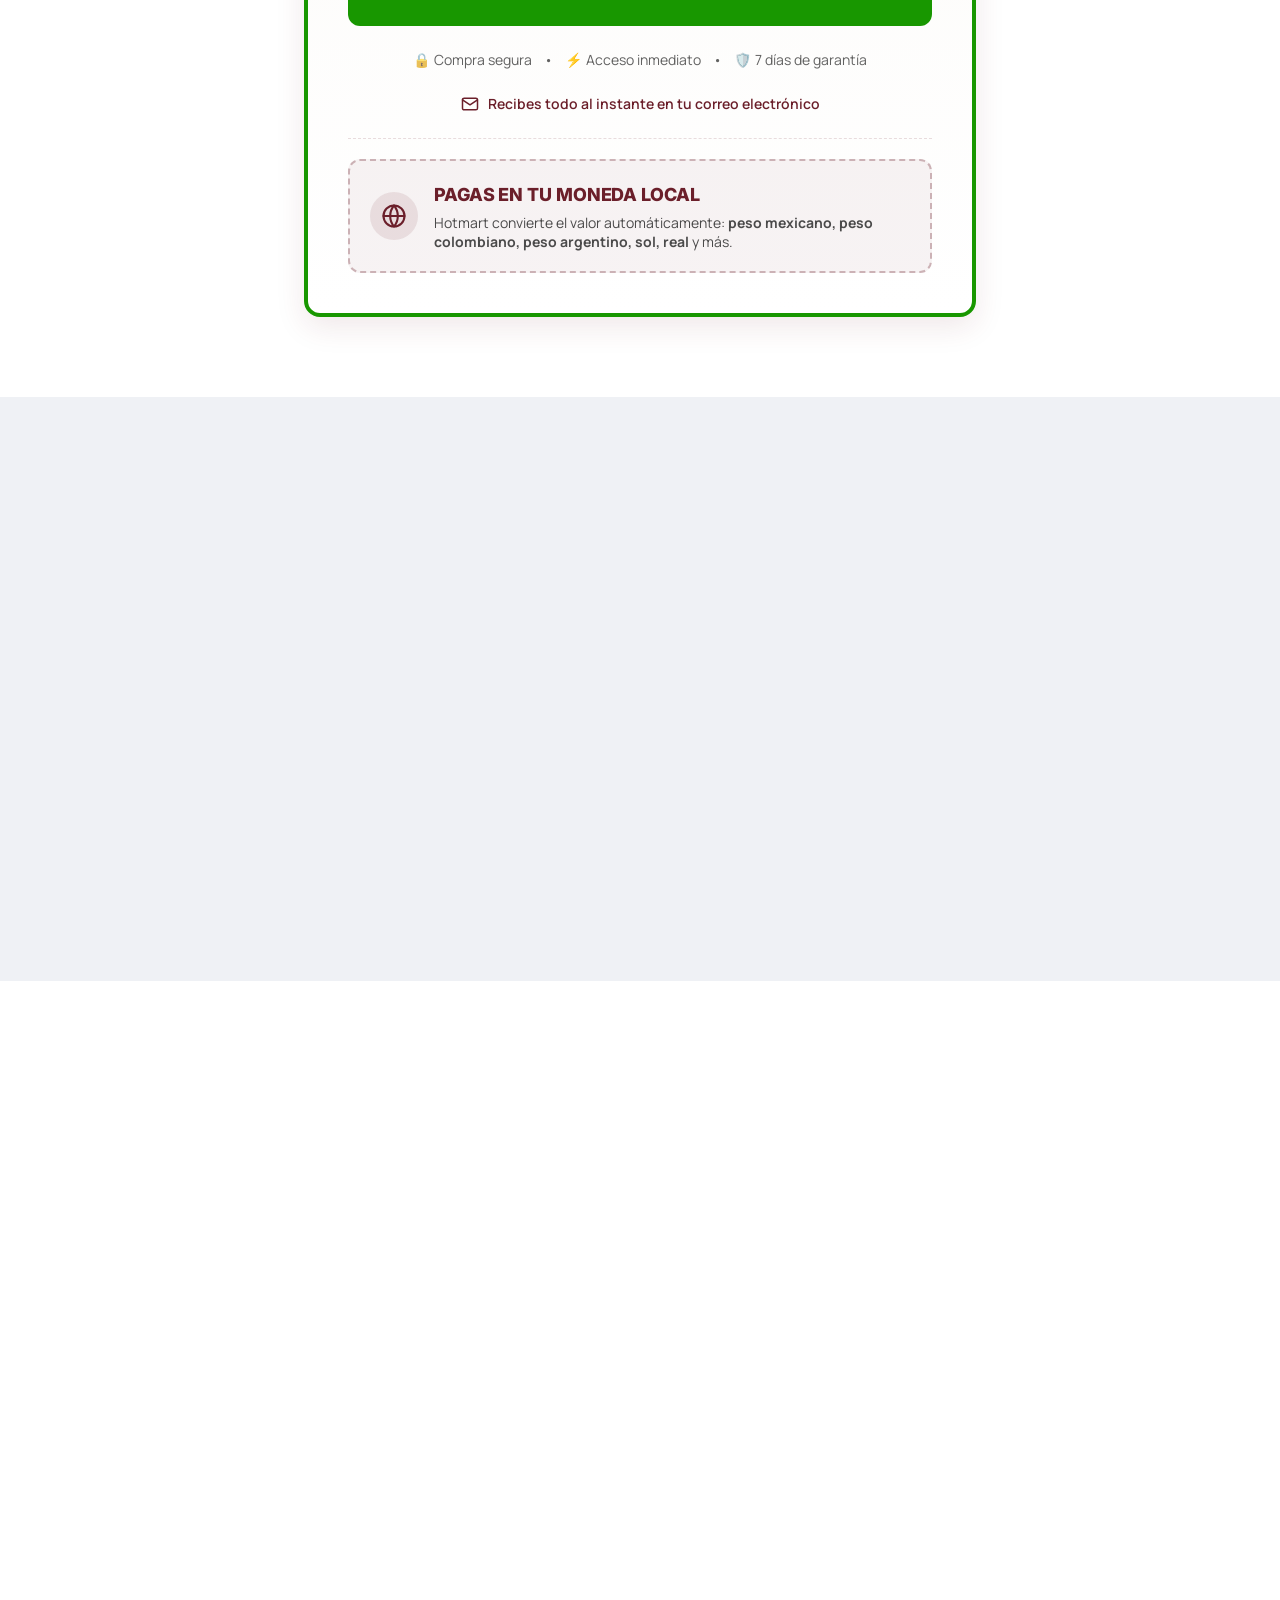
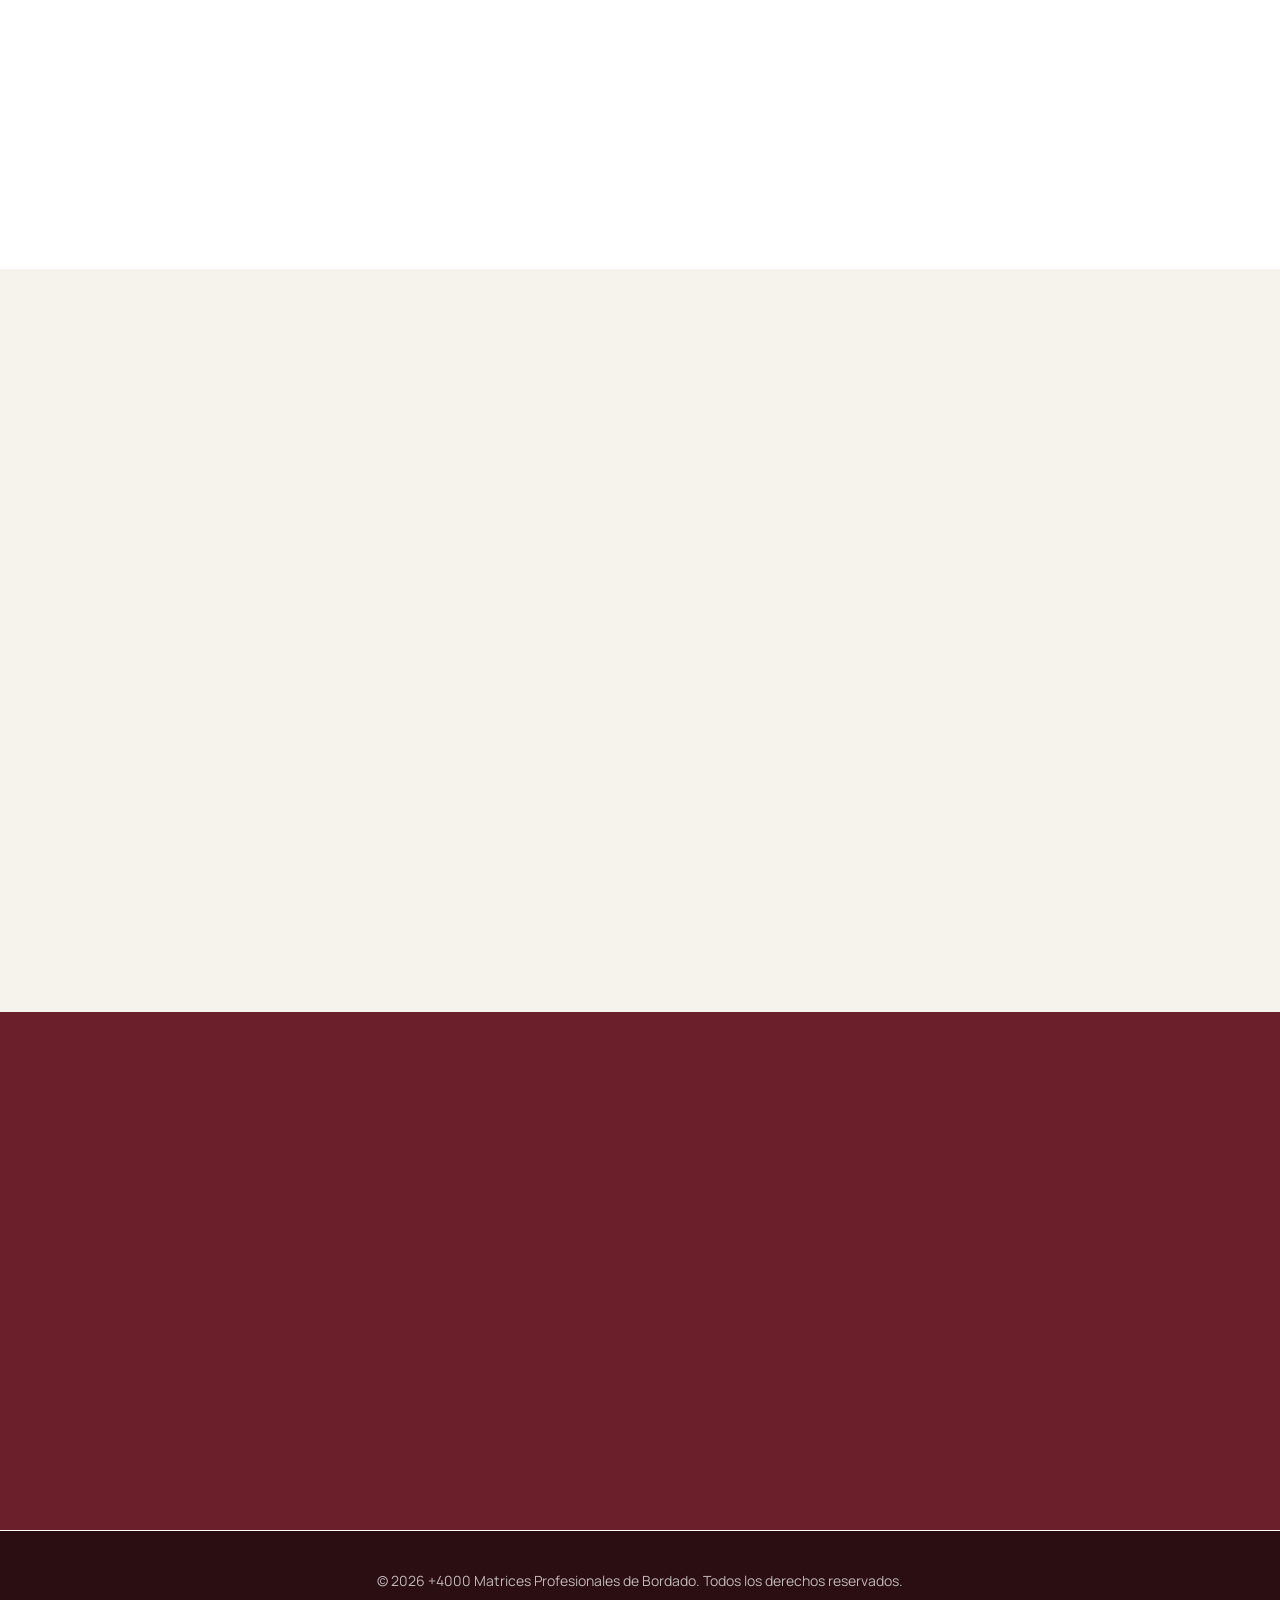
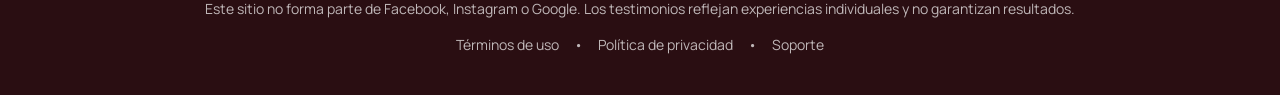
==== commit a504a76c: "index: preço de volta para USD $14,90 + conversões COP/MXN atualizadas Co-Authored-By: Claude Opus 4" ====
--- a/index.html
+++ b/index.html
@@ -3,7 +3,7 @@
 <head>
   <meta charset="UTF-8" />
   <meta name="viewport" content="width=device-width, initial-scale=1.0" />
-  <meta name="description" content="+ de 4000 matrices profesionales de bordado listas para bordar en cualquier máquina — floral, infantil, frases, personajes, punto cruz y más. Acceso de por vida desde USD $9,90." />
+  <meta name="description" content="+ de 4000 matrices profesionales de bordado listas para bordar en cualquier máquina — floral, infantil, frases, personajes, punto cruz y más. Acceso de por vida desde USD $14,90." />
   <title>+ de 4000 Matrices Profesionales de Bordado — Listas para Bordar</title>
 
   <!-- Resource hints (performance) -->
@@ -491,7 +491,7 @@
           <p class="text-[#1F1F1F]/60 line-through text-lg">Antes $59,00</p>
           <p class="text-sm uppercase font-bold text-secondary mt-1">Solo por hoy</p>
           <p class="font-heading font-extrabold text-primary text-5xl sm:text-6xl mt-1">
-            USD $9<span class="text-3xl">,90</span>
+            USD $14<span class="text-3xl">,90</span>
           </p>
           <p class="text-sm text-[#1F1F1F]/70 mt-1">Pago único · acceso de por vida</p>
 
@@ -511,7 +511,7 @@
                   </span>
                   <span class="text-xs font-bold text-[#1F1F1F]/70 uppercase tracking-wide">Colombia</span>
                 </div>
-                <p class="font-heading font-extrabold text-primary text-xl sm:text-2xl leading-none">$35.989</p>
+                <p class="font-heading font-extrabold text-primary text-xl sm:text-2xl leading-none">$54.166</p>
                 <p class="text-xs font-bold text-[#1F1F1F]/60 mt-1 tracking-wide">COP</p>
               </div>
 
@@ -525,7 +525,7 @@
                   </span>
                   <span class="text-xs font-bold text-[#1F1F1F]/70 uppercase tracking-wide">México</span>
                 </div>
-                <p class="font-heading font-extrabold text-primary text-xl sm:text-2xl leading-none">$213,69</p>
+                <p class="font-heading font-extrabold text-primary text-xl sm:text-2xl leading-none">$321,61</p>
                 <p class="text-xs font-bold text-[#1F1F1F]/60 mt-1 tracking-wide">MXN</p>
               </div>
             </div>
@@ -795,7 +795,7 @@
 
         <details class="bg-white rounded-xl p-5 shadow-card group">
           <summary class="cursor-pointer font-bold text-primary text-lg flex justify-between items-center">
-            ¿Este precio de USD $9,90 es solo hoy?
+            ¿Este precio de USD $14,90 es solo hoy?
             <span class="text-secondary transition-transform group-open:rotate-45 text-2xl leading-none">+</span>
           </summary>
           <p class="mt-3 text-[#1F1F1F] leading-relaxed">
@@ -826,7 +826,7 @@
       <a id="btn-cta-final" href="#oferta"
          class="cta-pulse inline-block mt-10 bg-success hover:bg-[#137A00] text-white font-bold uppercase
                 rounded-xl px-8 py-5 text-lg sm:text-xl tracking-tightx transition-colors">
-        QUIERO MI ACERVO POR USD $9,90
+        QUIERO MI ACERVO POR USD $14,90
       </a>
 
       <p class="mt-5 text-white/60 text-sm">
